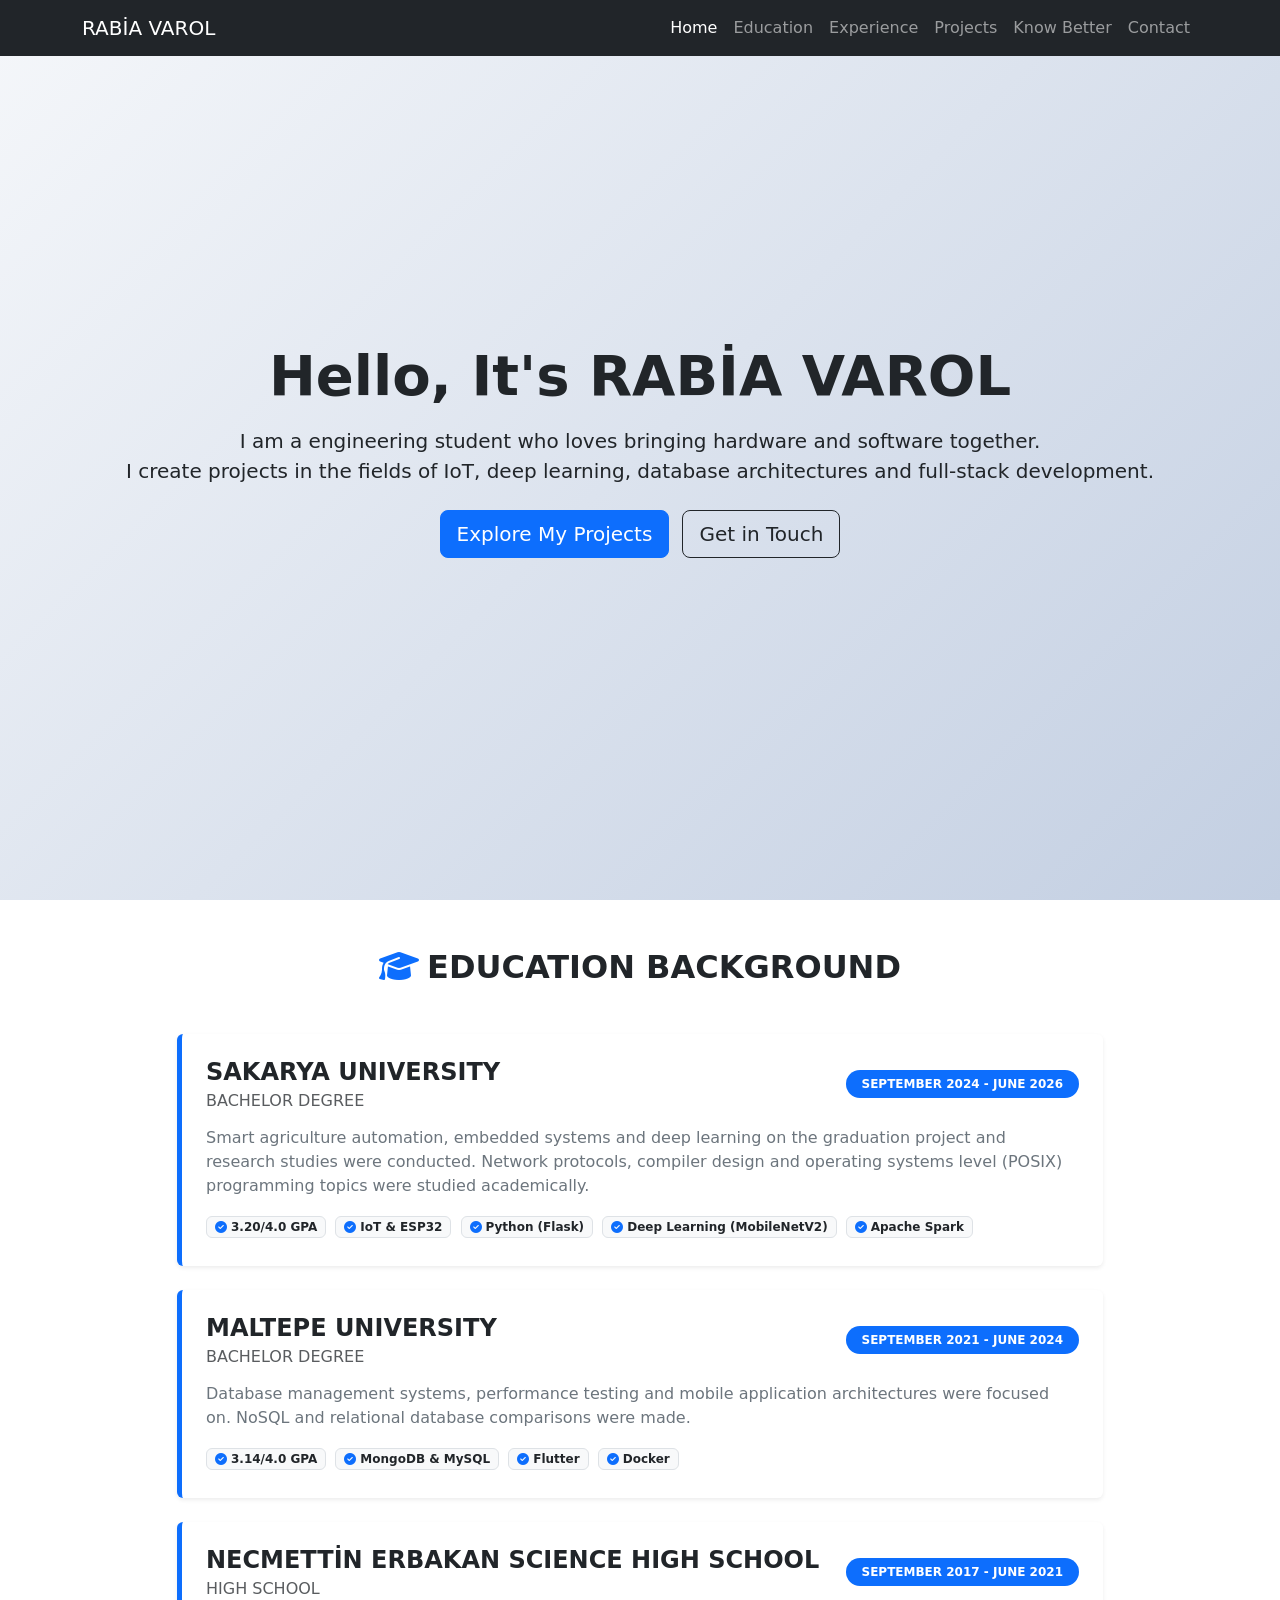
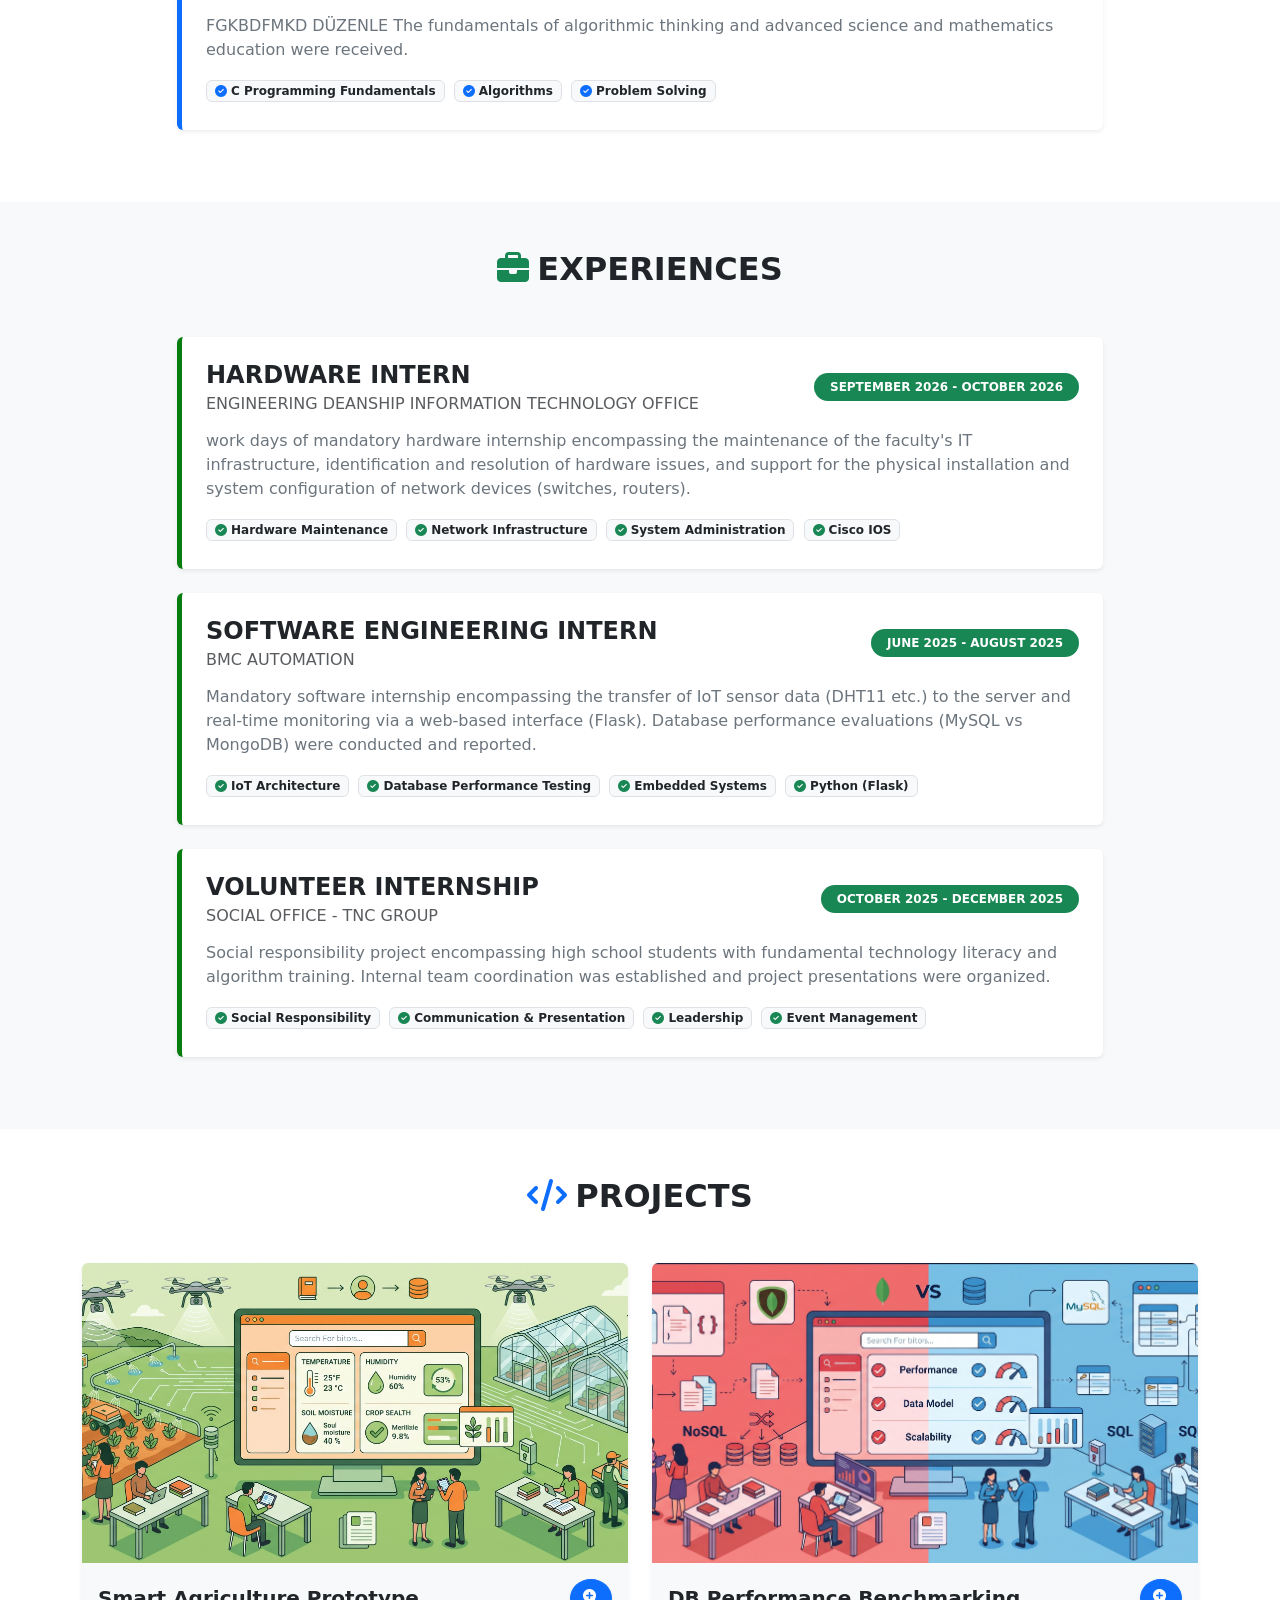
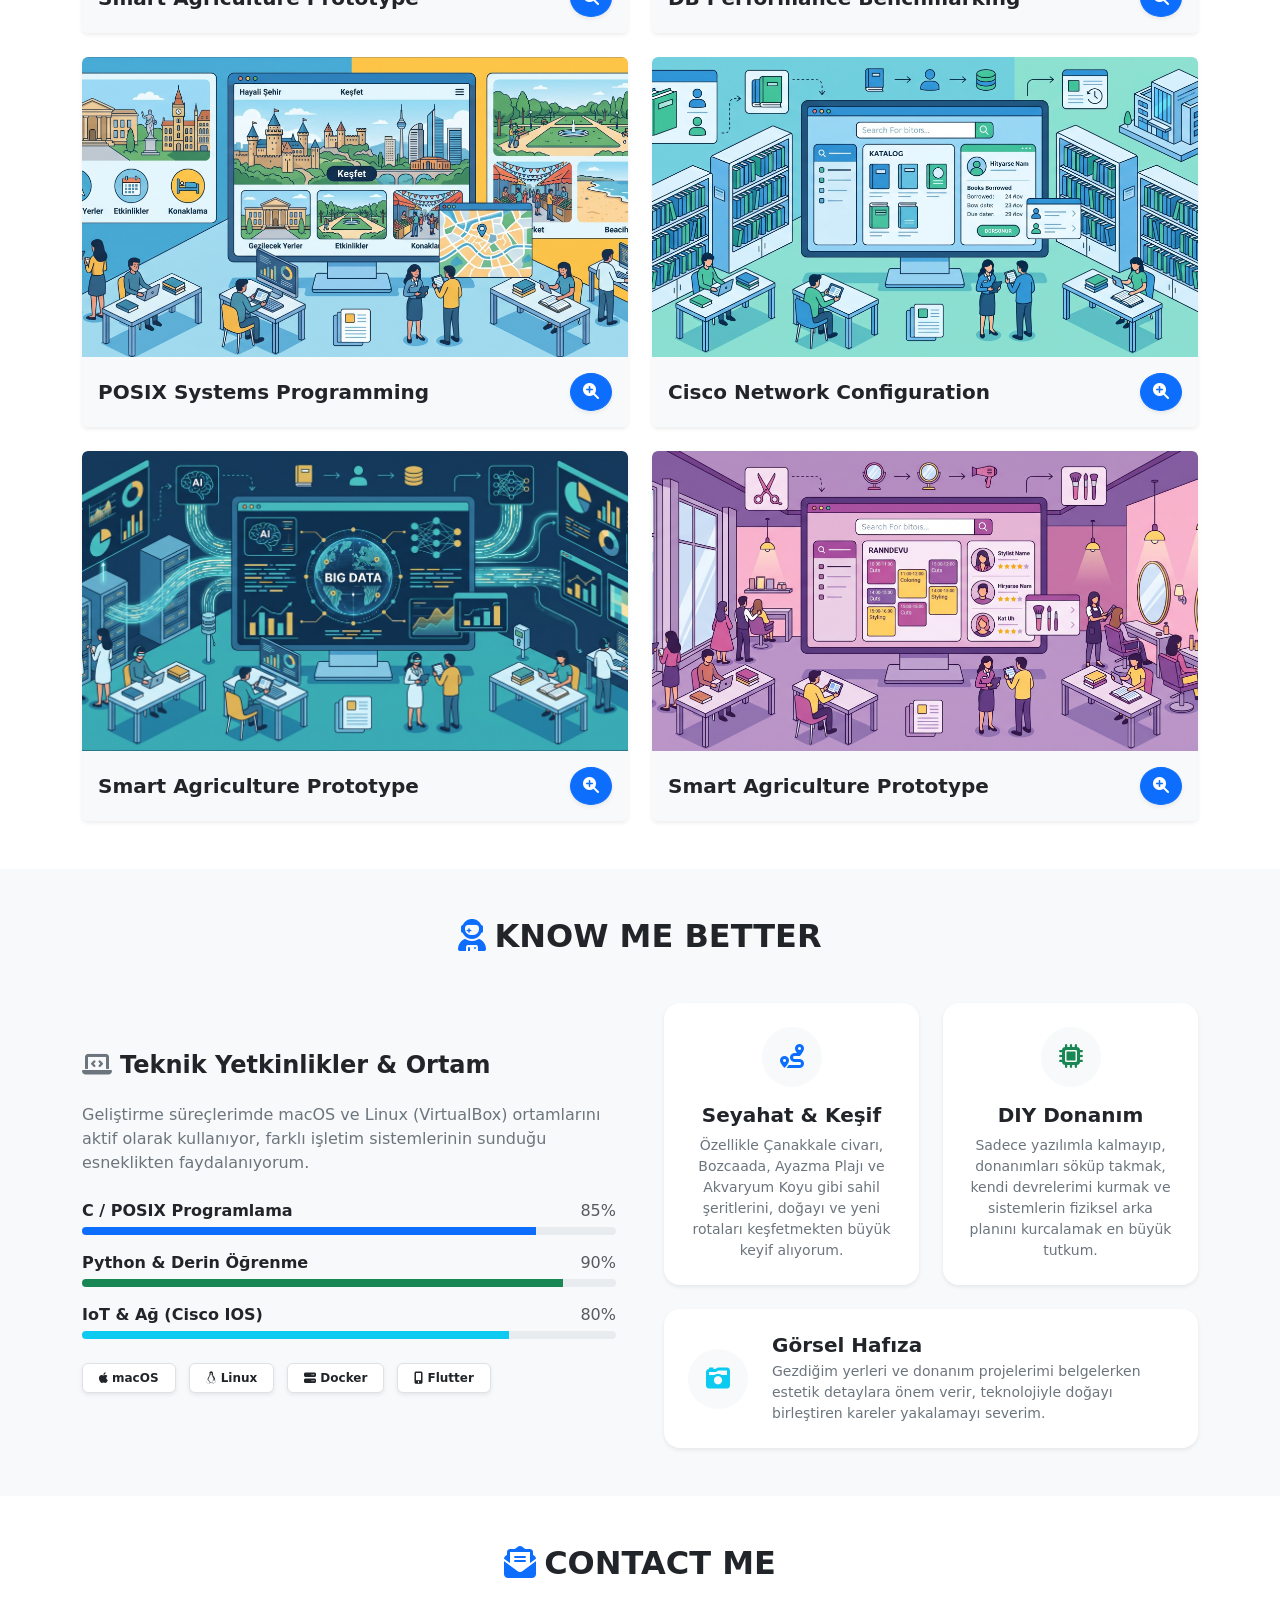
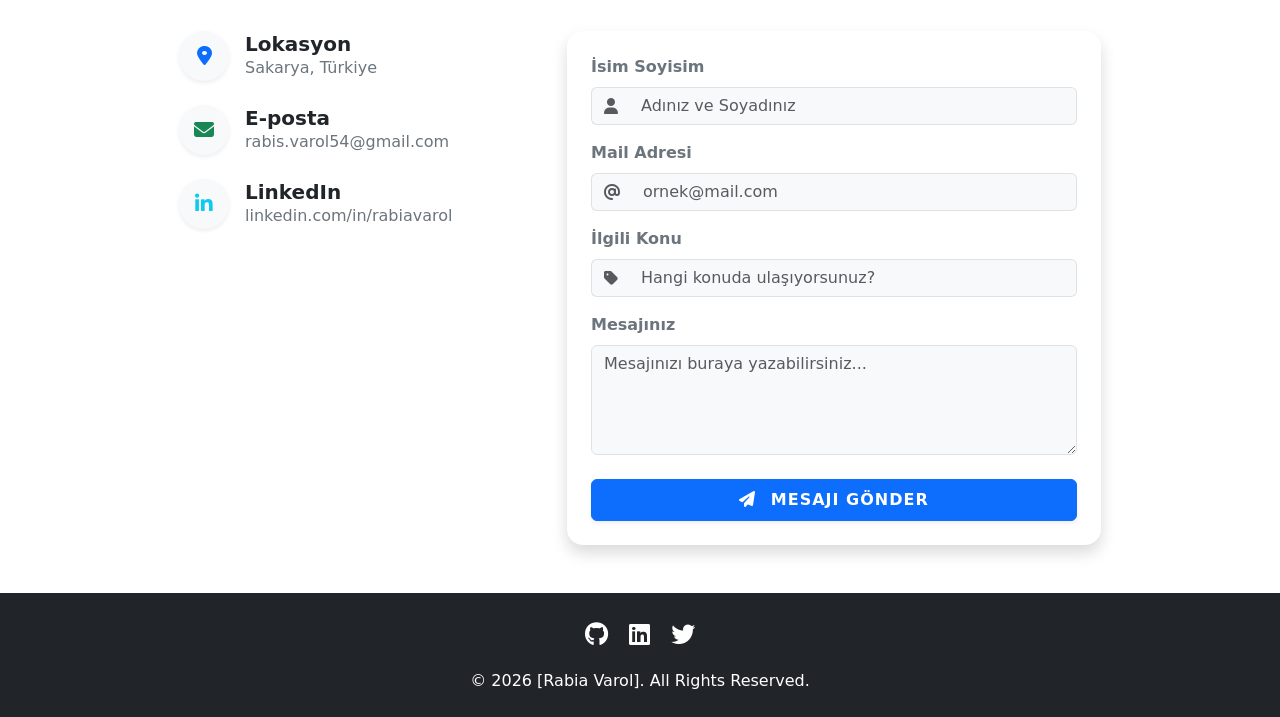
==== index.html @ c0034ff6 "rename" ====
<!DOCTYPE html>
<html lang="tr">
<head>
    <meta charset="UTF-8">
    <meta name="viewport" content="width=device-width, initial-scale=1.0">
    <title>Rabia Varol Personal Portfolio</title>
    <!-- Bootstrap 5 CSS CDN -->
    <link href="https://cdn.jsdelivr.net/npm/bootstrap@5.3.2/dist/css/bootstrap.min.css" rel="stylesheet">
    <!-- FontAwesome (İkonlar için) -->
    <link rel="stylesheet" href="https://cdnjs.cloudflare.com/ajax/libs/font-awesome/6.4.2/css/all.min.css">
    
    <style>
        /* ana giris body ayarı  */
        .hero-section {
            height: 100vh;
            display: flex;
            align-items: center;
            justify-content: center;
            background: linear-gradient(135deg, #f5f7fa 0%, #c3cfe2 100%);
        }
        /*footer ayarı */
        body {
            display: flex;
            flex-direction: column;
            min-height: 100vh;
        }
        main {
            flex: 1;
        }
    </style>
</head>
<body>

    <!-- NAVBAR -->
    <nav class="navbar navbar-expand-lg navbar-dark bg-dark fixed-top">
        <div class="container">
            <a class="navbar-brand" href="#">RABİA VAROL</a>
            <button class="navbar-toggler" type="button" data-bs-toggle="collapse" data-bs-target="#navbarNav" aria-controls="navbarNav" aria-expanded="false" aria-label="Toggle navigation">
                <span class="navbar-toggler-icon"></span>
            </button>
            <div class="collapse navbar-collapse" id="navbarNav">
                <ul class="navbar-ms-auto navbar-nav ms-auto">
                    <li class="nav-item"><a class="nav-link active" href="#home">Home</a></li>
                    <li class="nav-item"><a class="nav-link" href="#education">Education</a></li>
                    <li class="nav-item"><a class="nav-link" href="#experience">Experience</a></li>
                    <li class="nav-item"><a class="nav-link" href="#projects">Projects</a></li>
                    <li class="nav-item"><a class="nav-link" href="#knowbetter">Know Better</a></li>
                    <li class="nav-item"><a class="nav-link" href="#contact">Contact</a></li>
                </ul>
            </div>
        </div>
    </nav>

    <!-- MAIN CONTENT-->
    <main>
        <!-- HERO SECTION -->
        <section id="home" class="hero-section text-center">
            <div class="container">
<!-- <img src="profil-foton.jpg" alt="Profil Fotoğrafı"
  class="rounded-circle mb-4" width="150" height="150" style="object-fit: cover; 
  border: 4px solid #fff; box-shadow: 0 4px 8px rgba(0,0,0,0.1);"> -->
                <h1 class="display-4 fw-bold">Hello, It's RABİA VAROL</h1>
                <p class="lead mt-3">
                    I am a engineering student who loves bringing hardware and software together. <br>
                    I create projects in the fields of IoT, deep learning, database architectures and full-stack development.
                </p>
                <div class="mt-4">
                    <a href="#projects" class="btn btn-primary btn-lg me-2">Explore My Projects</a>
                    <a href="#contact" class="btn btn-outline-dark btn-lg">Get in Touch</a>
                </div>
            </div>
        </section>
    </main>


    <!-- EDUCATION SECTION (Eğitim) -->
<section id="education" class="py-5 bg-white">
    <div class="container">
        <!-- Bölüm Başlığı -->
        <h2 class="text-center mb-5 fw-bold"><i class="fas fa-graduation-cap text-primary me-2"></i>EDUCATION BACKGROUND</h2>

        <div class="row justify-content-center">
            <div class="col-lg-10">
                
                <!-- 1. Üniversite -->  
                <div class="card mb-4 border-0 shadow-sm education-card">
                    <div class="card-body p-4">
                        <div class="d-flex justify-content-between align-items-md-center flex-column flex-md-row mb-3">
                            <div>
                                <h4 class="card-title fw-bold mb-1">SAKARYA UNIVERSITY</h4>
                                <h6 class="text-muted mb-0">BACHELOR DEGREE</h6>
                            </div>
                            <div class="text-md-end mt-2 mt-md-0">
                                <span class="badge bg-primary rounded-pill px-3 py-2">SEPTEMBER 2024 - JUNE 2026</span>
                            </div>
                        </div>
                        <p class="card-text text-secondary">
                            Smart agriculture automation, embedded systems and deep learning on the graduation project and research studies were conducted. Network protocols, compiler design and operating systems level (POSIX) programming topics were studied academically.
                        </p>
                        <!-- Nitelikler / Yetenekler (LinkedIn Tarzı) -->
                        <div class="mt-3">
                             <span class="badge bg-light text-dark border me-1 mb-1 px-2 py-1"><i class="fas fa-check-circle text-primary me-1"></i>3.20/4.0 GPA</span>
                            <span class="badge bg-light text-dark border me-1 mb-1 px-2 py-1"><i class="fas fa-check-circle text-primary me-1"></i>IoT & ESP32</span>
                            <span class="badge bg-light text-dark border me-1 mb-1 px-2 py-1"><i class="fas fa-check-circle text-primary me-1"></i>Python (Flask)</span>
                            <span class="badge bg-light text-dark border me-1 mb-1 px-2 py-1"><i class="fas fa-check-circle text-primary me-1"></i>Deep Learning (MobileNetV2)</span>
                            <span class="badge bg-light text-dark border me-1 mb-1 px-2 py-1"><i class="fas fa-check-circle text-primary me-1"></i>Apache Spark</span>
                        </div>
                    </div>
                </div>

                <!-- 2. Üniversite -->
                <div class="card mb-4 border-0 shadow-sm education-card">
                    <div class="card-body p-4">
                        <div class="d-flex justify-content-between align-items-md-center flex-column flex-md-row mb-3">
                            <div>
                                <h4 class="card-title fw-bold mb-1">MALTEPE UNIVERSITY</h4>
                                <h6 class="text-muted mb-0">BACHELOR DEGREE</h6>
                            </div>
                            <div class="text-md-end mt-2 mt-md-0">
                                <span class="badge bg-primary rounded-pill px-3 py-2">SEPTEMBER 2021 - JUNE 2024</span>
                            </div>
                        </div>
                        <p class="card-text text-secondary">
                            Database management systems, performance testing and mobile application architectures were focused on. NoSQL and relational database comparisons were made.
                        </p>
                        <!-- Nitelikler / Yetenekler -->
                        <div class="mt-3">
                             <span class="badge bg-light text-dark border me-1 mb-1 px-2 py-1"><i class="fas fa-check-circle text-primary me-1"></i>3.14/4.0 GPA</span>
                            <span class="badge bg-light text-dark border me-1 mb-1 px-2 py-1"><i class="fas fa-check-circle text-primary me-1"></i>MongoDB & MySQL</span>
                            <span class="badge bg-light text-dark border me-1 mb-1 px-2 py-1"><i class="fas fa-check-circle text-primary me-1"></i>Flutter</span>
                            <span class="badge bg-light text-dark border me-1 mb-1 px-2 py-1"><i class="fas fa-check-circle text-primary me-1"></i>Docker</span>
                        </div>
                    </div>
                </div>

                <!-- Lise -->
                <div class="card mb-4 border-0 shadow-sm education-card">
                    <div class="card-body p-4">
                        <div class="d-flex justify-content-between align-items-md-center flex-column flex-md-row mb-3">
                            <div>
                                <h4 class="card-title fw-bold mb-1">NECMETTİN ERBAKAN SCIENCE HIGH SCHOOL</h4>
                                <h6 class="text-muted mb-0">HIGH SCHOOL</h6>
                            </div>
                            <div class="text-md-end mt-2 mt-md-0">
                                <span class="badge bg-primary rounded-pill px-3 py-2">SEPTEMBER 2017 - JUNE 2021</span>
                            </div>
                        </div>
                        <p class="card-text text-secondary">
                           FGKBDFMKD DÜZENLE The fundamentals of algorithmic thinking and advanced science and mathematics education were received. 
                        </p>
                        <!-- Nitelikler / Yetenekler -->
                        <div class="mt-3">
                            <span class="badge bg-light text-dark border me-1 mb-1 px-2 py-1"><i class="fas fa-check-circle text-primary me-1"></i>C Programming Fundamentals</span>
                            <span class="badge bg-light text-dark border me-1 mb-1 px-2 py-1"><i class="fas fa-check-circle text-primary me-1"></i>Algorithms</span>
                            <span class="badge bg-light text-dark border me-1 mb-1 px-2 py-1"><i class="fas fa-check-circle text-primary me-1"></i>Problem Solving</span>
                        </div>
                    </div>
                </div>

            </div>
        </div>
    </div>
</section>

<style>
    /* Eğitim kartları hover animasyonu */
.education-card {
    transition: transform 0.3s ease, box-shadow 0.3s ease;
    border-left: 5px solid #0d6efd !important; /* Sol tarafa şık bir mavi çizgi */
}
.education-card:hover {
    transform: translateY(-5px);
    box-shadow: 0 10px 20px rgba(0,0,0,0.1) !important;
}
</style>

<!--EXPERIENCE-->

<section id="experience" class="py-5" style="background-color: #f8f9fa;">
    <div class="container">
        <!-- Bölüm Başlığı -->
        <h2 class="text-center mb-5 fw-bold"><i class="fas fa-briefcase text-success me-2"></i>EXPERIENCES</h2>

        <div class="row justify-content-center">
            <div class="col-lg-10">
                
                <!-- 1. Zorunlu Staj (Donanım / Bilgi İşlem) -->
                <div class="card mb-4 border-0 shadow-sm experience-card">
                    <div class="card-body p-4">
                        <div class="d-flex justify-content-between align-items-md-center flex-column flex-md-row mb-3">
                            <div>
                                <h4 class="card-title fw-bold mb-1">HARDWARE INTERN</h4>
                                <h6 class="text-muted mb-0">ENGINEERING DEANSHIP INFORMATION TECHNOLOGY OFFICE</h6>
                            </div>
                            <div class="text-md-end mt-2 mt-md-0">
                                <span class="badge bg-success rounded-pill px-3 py-2">SEPTEMBER 2026 - OCTOBER 2026</span>
                            </div>
                        </div>
                        <p class="card-text text-secondary">
                             work days of mandatory hardware internship encompassing the maintenance of the faculty's IT infrastructure, identification and resolution of hardware issues, and support for the physical installation and system configuration of network devices (switches, routers).
                        </p>
                        <!-- Nitelikler / Yetenekler -->
                        <div class="mt-3">
                            <span class="badge bg-light text-dark border me-1 mb-1 px-2 py-1"><i class="fas fa-check-circle text-success me-1"></i>Hardware Maintenance</span>
                            <span class="badge bg-light text-dark border me-1 mb-1 px-2 py-1"><i class="fas fa-check-circle text-success me-1"></i>Network Infrastructure</span>
                            <span class="badge bg-light text-dark border me-1 mb-1 px-2 py-1"><i class="fas fa-check-circle text-success me-1"></i>System Administration</span>
                            <span class="badge bg-light text-dark border me-1 mb-1 px-2 py-1"><i class="fas fa-check-circle text-success me-1"></i>Cisco IOS</span>
                        </div>
                    </div>
                </div>

                <!-- 2. Zorunlu Staj (Yazılım / Ar-Ge) -->
                <div class="card mb-4 border-0 shadow-sm experience-card">
                    <div class="card-body p-4">
                        <div class="d-flex justify-content-between align-items-md-center flex-column flex-md-row mb-3">
                            <div>
                                <h4 class="card-title fw-bold mb-1">SOFTWARE ENGINEERING INTERN</h4>
                                <h6 class="text-muted mb-0">BMC AUTOMATION</h6>
                            </div>
                            <div class="text-md-end mt-2 mt-md-0">
                                <span class="badge bg-success rounded-pill px-3 py-2">JUNE 2025 - AUGUST 2025</span>
                            </div>
                        </div>
                        <p class="card-text text-secondary">
                            Mandatory software internship encompassing the transfer of IoT sensor data (DHT11 etc.) to the server and real-time monitoring via a web-based interface (Flask). Database performance evaluations (MySQL vs MongoDB) were conducted and reported.
                        </p>
                        <!-- Nitelikler / Yetenekler -->
                        <div class="mt-3">
                            <span class="badge bg-light text-dark border me-1 mb-1 px-2 py-1"><i class="fas fa-check-circle text-success me-1"></i>IoT Architecture</span>
                            <span class="badge bg-light text-dark border me-1 mb-1 px-2 py-1"><i class="fas fa-check-circle text-success me-1"></i>Database Performance Testing</span>
                            <span class="badge bg-light text-dark border me-1 mb-1 px-2 py-1"><i class="fas fa-check-circle text-success me-1"></i>Embedded Systems</span>
                            <span class="badge bg-light text-dark border me-1 mb-1 px-2 py-1"><i class="fas fa-check-circle text-success me-1"></i>Python (Flask)</span>
                        </div>
                    </div>
                </div>

                <!-- 3. Sosyal Staj / Gönüllülük -->
                <div class="card mb-4 border-0 shadow-sm experience-card">
                    <div class="card-body p-4">
                        <div class="d-flex justify-content-between align-items-md-center flex-column flex-md-row mb-3">
                            <div>
                                <h4 class="card-title fw-bold mb-1">VOLUNTEER INTERNSHIP</h4>
                                <h6 class="text-muted mb-0">SOCIAL OFFICE - TNC GROUP</h6>
                            </div>
                            <div class="text-md-end mt-2 mt-md-0">
                                <span class="badge bg-success rounded-pill px-3 py-2">OCTOBER 2025 - DECEMBER 2025</span>
                            </div>
                        </div>
                        <p class="card-text text-secondary">
                            Social responsibility project encompassing high school students with fundamental technology literacy and algorithm training. Internal team coordination was established and project presentations were organized.
                        </p>
                        <!-- Nitelikler / Yetenekler -->
                        <div class="mt-3">
                            <span class="badge bg-light text-dark border me-1 mb-1 px-2 py-1"><i class="fas fa-check-circle text-success me-1"></i>Social Responsibility</span>
                            <span class="badge bg-light text-dark border me-1 mb-1 px-2 py-1"><i class="fas fa-check-circle text-success me-1"></i>Communication & Presentation</span>
                            <span class="badge bg-light text-dark border me-1 mb-1 px-2 py-1"><i class="fas fa-check-circle text-success me-1"></i>Leadership</span>
                            <span class="badge bg-light text-dark border me-1 mb-1 px-2 py-1"><i class="fas fa-check-circle text-success me-1"></i>Event Management</span>
                        </div>
                    </div>
                </div>

            </div>
        </div>
    </div>
</section>
<style>
    /* Eğitim kartları hover animasyonu */
.experience-card {
    transition: transform 0.3s ease, box-shadow 0.3s ease;
    border-left: 5px solid #077c0f !important; /* Sol tarafa şık bir mavi çizgi */
}
.experience-card:hover {
    transform: translateY(-5px);
    box-shadow: 0 10px 20px rgba(0,0,0,0.1) !important;
}
</style>

<!-- PROJECTS -->
<!-- PROJECTS SECTION (Projeler) -->
<section id="projects" class="py-5 bg-white">
    <div class="container">
        <!-- Bölüm Başlığı -->
        <h2 class="text-center mb-5 fw-bold"><i class="fas fa-code text-primary me-2"></i>PROJECTS</h2>

        <!-- 2x2 Izgara (Grid) Yapısı -->
        <div class="row g-4 justify-content-center">
            
            <!-- Proje 1 -->
            <div class="col-md-6">
                <div class="card border-0 shadow-sm project-card overflow-hidden">
                    <!-- Proje Görseli (Buraya kendi görsel linklerini ekleyebilirsin) -->
                    <img src="images/smartagricultre.jpg" class="card-img-top" alt="Smart Agriculture" style="height: 300px; object-fit: cover;">
                    <div class="card-body d-flex justify-content-between align-items-center bg-light">
                        <h5 class="card-title fw-bold mb-0">Smart Agriculture Prototype</h5>
                        <!-- Büyüteç Butonu (Modal 1'i açar) -->
                        <button class="btn btn-primary rounded-circle shadow-sm" data-bs-toggle="modal" data-bs-target="#modalProject1" title="Detayları Gör">
                            <i class="fas fa-search-plus"></i>
                        </button>
                    </div>
                </div>
            </div>

            <!-- Proje 2 -->
            <div class="col-md-6">
                <div class="card border-0 shadow-sm project-card overflow-hidden">
                    <img src="images/mysqlmongdb.jpg" class="card-img-top" alt="Database Benchmark" style="height: 300px; object-fit: cover;">
                    <div class="card-body d-flex justify-content-between align-items-center bg-light">
                        <h5 class="card-title fw-bold mb-0">DB Performance Benchmarking</h5>
                        <button class="btn btn-primary rounded-circle shadow-sm" data-bs-toggle="modal" data-bs-target="#modalProject2">
                            <i class="fas fa-search-plus"></i>
                        </button>
                    </div>
                </div>
            </div>

            <!-- Proje 3 -->
            <div class="col-md-6">
                <div class="card border-0 shadow-sm project-card overflow-hidden">
                    <img src="images/sakarya.jpg" class="card-img-top" alt="POSIX Systems" style="height: 300px; object-fit: cover;">
                    <div class="card-body d-flex justify-content-between align-items-center bg-light">
                        <h5 class="card-title fw-bold mb-0">POSIX Systems Programming</h5>
                        <button class="btn btn-primary rounded-circle shadow-sm" data-bs-toggle="modal" data-bs-target="#modalProject3">
                            <i class="fas fa-search-plus"></i>
                        </button>
                    </div>
                </div>
            </div>

            <!-- Proje 4 -->
            <div class="col-md-6">
                <div class="card border-0 shadow-sm project-card overflow-hidden">
                    <img src="images/librarye.jpg" class="card-img-top" alt="Network Config" style="height: 300px; object-fit: cover;">
                    <div class="card-body d-flex justify-content-between align-items-center bg-light">
                        <h5 class="card-title fw-bold mb-0">Cisco Network Configuration</h5>
                        <button class="btn btn-primary rounded-circle shadow-sm" data-bs-toggle="modal" data-bs-target="#modalProject4">
                            <i class="fas fa-search-plus"></i>
                        </button>
                    </div>
                </div>
            </div>

              <!-- Proje 5 -->
            <div class="col-md-6">
                <div class="card border-0 shadow-sm project-card overflow-hidden">
                    <!-- Proje Görseli (Buraya kendi görsel linklerini ekleyebilirsin) -->
                    <img src="images/bigdata.jpg" class="card-img-top" alt="Smart Agriculture" style="height: 300px; object-fit: cover;">
                    <div class="card-body d-flex justify-content-between align-items-center bg-light">
                        <h5 class="card-title fw-bold mb-0">Smart Agriculture Prototype</h5>
                        <!-- Büyüteç Butonu (Modal 1'i açar) -->
                        <button class="btn btn-primary rounded-circle shadow-sm" data-bs-toggle="modal" data-bs-target="#modalProject5" title="Detayları Gör">
                            <i class="fas fa-search-plus"></i>
                        </button>
                    </div>
                </div>
            </div>
            
              <!-- Proje 6 -->
            <div class="col-md-6">
                <div class="card border-0 shadow-sm project-card overflow-hidden">
                    <!-- Proje Görseli (Buraya kendi görsel linklerini ekleyebilirsin) -->
                    <img src="images/kuaffor.jpg" class="card-img-top" alt="Smart Agriculture" style="height: 300px; object-fit: cover;">
                    <div class="card-body d-flex justify-content-between align-items-center bg-light">
                        <h5 class="card-title fw-bold mb-0">Smart Agriculture Prototype</h5>
                        <!-- Büyüteç Butonu (Modal 1'i açar) -->
                        <button class="btn btn-primary rounded-circle shadow-sm" data-bs-toggle="modal" data-bs-target="#modalProject6" title="Detayları Gör">
                            <i class="fas fa-search-plus"></i>
                        </button>
                    </div>
                </div>
            </div>


        </div>
    </div>
</section>

<style> 
.project-card img {
    transition: transform 0.4s ease;
}
.project-card:hover img {
    transform: scale(1.05); /* Üzerine gelince resim hafifçe büyür */
}
.project-card {
    transition: box-shadow 0.3s ease;
}
.project-card:hover {
    box-shadow: 0 15px 30px rgba(0,0,0,0.15) !important;
}
</style>



<!-- KNOW BETTER-->

<!-- KNOW BETTER / HOBBIES SECTION -->
<section id="knowbetter" class="py-5" style="background-color: #f8f9fa;">
    <div class="container">
        <!-- Bölüm Başlığı -->
        <h2 class="text-center mb-5 fw-bold"><i class="fas fa-user-astronaut text-primary me-2"></i>KNOW ME BETTER</h2>

        <div class="row g-5 align-items-center">
            
            <!-- Sol Kolon: Teknik Yetkinlikler ve Çalışma Ortamı -->
            <div class="col-lg-6">
                <h4 class="fw-bold mb-4"><i class="fas fa-laptop-code text-secondary me-2"></i>Teknik Yetkinlikler & Ortam</h4>
                <p class="text-secondary mb-4">
                    Geliştirme süreçlerimde macOS ve Linux (VirtualBox) ortamlarını aktif olarak kullanıyor, farklı işletim sistemlerinin sunduğu esneklikten faydalanıyorum. 
                </p>

                <!-- Yetenek Barları -->
                <div class="mb-3">
                    <div class="d-flex justify-content-between mb-1">
                        <span class="fw-bold text-dark">C / POSIX Programlama</span>
                        <span class="text-muted">85%</span>
                    </div>
                    <div class="progress" style="height: 8px;">
                        <div class="progress-bar bg-primary" role="progressbar" style="width: 85%" aria-valuenow="85" aria-valuemin="0" aria-valuemax="100"></div>
                    </div>
                </div>

                <div class="mb-3">
                    <div class="d-flex justify-content-between mb-1">
                        <span class="fw-bold text-dark">Python & Derin Öğrenme</span>
                        <span class="text-muted">90%</span>
                    </div>
                    <div class="progress" style="height: 8px;">
                        <div class="progress-bar bg-success" role="progressbar" style="width: 90%" aria-valuenow="90" aria-valuemin="0" aria-valuemax="100"></div>
                    </div>
                </div>

                <div class="mb-4">
                    <div class="d-flex justify-content-between mb-1">
                        <span class="fw-bold text-dark">IoT & Ağ (Cisco IOS)</span>
                        <span class="text-muted">80%</span>
                    </div>
                    <div class="progress" style="height: 8px;">
                        <div class="progress-bar bg-info" role="progressbar" style="width: 80%" aria-valuenow="80" aria-valuemin="0" aria-valuemax="100"></div>
                    </div>
                </div>

                <!-- Araçlar Etiket Bulutu -->
                <div class="mt-4">
                    <span class="badge bg-white text-dark border shadow-sm px-3 py-2 me-2 mb-2"><i class="fab fa-apple me-1"></i>macOS</span>
                    <span class="badge bg-white text-dark border shadow-sm px-3 py-2 me-2 mb-2"><i class="fab fa-linux me-1"></i>Linux</span>
                    <span class="badge bg-white text-dark border shadow-sm px-3 py-2 me-2 mb-2"><i class="fas fa-server me-1"></i>Docker</span>
                    <span class="badge bg-white text-dark border shadow-sm px-3 py-2 me-2 mb-2"><i class="fas fa-mobile-alt me-1"></i>Flutter</span>
                </div>
            </div>

            <!-- Sağ Kolon: Hobiler ve İlgi Alanları -->
            <div class="col-lg-6">
                <div class="row g-4">
                    
                    <!-- Hobi Kartı 1 -->
                    <div class="col-md-6">
                        <div class="card hobi-card border-0 shadow-sm text-center p-4 h-100 bg-white rounded-4">
                            <div class="icon-circle bg-light text-primary mx-auto mb-3" style="width: 60px; height: 60px; line-height: 60px; border-radius: 50%; font-size: 24px;">
                                <i class="fas fa-route"></i>
                            </div>
                            <h5 class="fw-bold">Seyahat & Keşif</h5>
                            <p class="text-secondary small mb-0">Özellikle Çanakkale civarı, Bozcaada, Ayazma Plajı ve Akvaryum Koyu gibi sahil şeritlerini, doğayı ve yeni rotaları keşfetmekten büyük keyif alıyorum.</p>
                        </div>
                    </div>

                    <!-- Hobi Kartı 2 -->
                    <div class="col-md-6">
                        <div class="card hobi-card border-0 shadow-sm text-center p-4 h-100 bg-white rounded-4">
                            <div class="icon-circle bg-light text-success mx-auto mb-3" style="width: 60px; height: 60px; line-height: 60px; border-radius: 50%; font-size: 24px;">
                                <i class="fas fa-microchip"></i>
                            </div>
                            <h5 class="fw-bold">DIY Donanım</h5>
                            <p class="text-secondary small mb-0">Sadece yazılımla kalmayıp, donanımları söküp takmak, kendi devrelerimi kurmak ve sistemlerin fiziksel arka planını kurcalamak en büyük tutkum.</p>
                        </div>
                    </div>

                    <!-- Hobi Kartı 3 -->
                    <div class="col-md-12">
                        <div class="card hobi-card border-0 shadow-sm p-4 bg-white rounded-4 d-flex flex-row align-items-center">
                            <div class="icon-circle bg-light text-info me-4" style="width: 60px; height: 60px; line-height: 60px; border-radius: 50%; font-size: 24px; text-align: center; flex-shrink: 0;">
                                <i class="fas fa-camera-retro"></i>
                            </div>
                            <div>
                                <h5 class="fw-bold mb-1">Görsel Hafıza</h5>
                                <p class="text-secondary small mb-0">Gezdiğim yerleri ve donanım projelerimi belgelerken estetik detaylara önem verir, teknolojiyle doğayı birleştiren kareler yakalamayı severim.</p>
                            </div>
                        </div>
                    </div>

                </div>
            </div>

        </div>
    </div>
</section>
<style>
.hobi-card {
    transition: all 0.3s ease-in-out;
}
.hobi-card:hover {
    transform: translateY(-8px);
    box-shadow: 0 15px 25px rgba(0,0,0,0.1) !important;
}
/* İkonların üzerine gelince arka plan rengi değişimi */
.hobi-card:hover .icon-circle {
    background-color: #0d6efd !important;
    color: #fff !important;
    transition: all 0.3s ease;
}

</style>



<!-- CONTACT-->

<!-- CONTACT SECTION (İletişim) -->
<section id="contact" class="py-5 bg-white">
    <div class="container">
        <!-- Bölüm Başlığı -->
        <h2 class="text-center mb-5 fw-bold"><i class="fas fa-envelope-open-text text-primary me-2"></i>CONTACT ME</h2>

        <div class="row g-5 justify-content-center">
            
            <!-- Sol Kolon: İletişim Bilgileri -->
            <div class="col-lg-4">
                <div class="d-flex flex-column gap-4">
                    <!-- Lokasyon -->
                    <div class="d-flex align-items-center">
                        <div class="icon-circle bg-light text-primary me-3 d-flex justify-content-center align-items-center shadow-sm" style="width: 50px; height: 50px; border-radius: 50%; font-size: 20px;">
                            <i class="fas fa-map-marker-alt"></i>
                        </div>
                        <div>
                            <h5 class="fw-bold mb-0">Lokasyon</h5>
                            <p class="text-secondary mb-0">Sakarya, Türkiye</p>
                        </div>
                    </div>

                    <!-- E-posta -->
                    <div class="d-flex align-items-center">
                        <div class="icon-circle bg-light text-success me-3 d-flex justify-content-center align-items-center shadow-sm" style="width: 50px; height: 50px; border-radius: 50%; font-size: 20px;">
                            <i class="fas fa-envelope"></i>
                        </div>
                        <div>
                            <h5 class="fw-bold mb-0">E-posta</h5>
                            <p class="text-secondary mb-0">rabis.varol54@gmail.com</p>
                        </div>
                    </div>

                    <!-- LinkedIn -->
                    <div class="d-flex align-items-center">
                        <div class="icon-circle bg-light text-info me-3 d-flex justify-content-center align-items-center shadow-sm" style="width: 50px; height: 50px; border-radius: 50%; font-size: 20px;">
                            <i class="fab fa-linkedin-in"></i>
                        </div>
                        <div>
                            <h5 class="fw-bold mb-0">LinkedIn</h5>
                            <a href="#" class="text-secondary text-decoration-none">linkedin.com/in/rabiavarol</a>
                        </div>
                    </div>
                </div>
            </div>

            <!-- Sağ Kolon: İletişim Formu -->
            <div class="col-lg-6">
                <div class="card border-0 shadow p-4 rounded-4">
                    
                    <form action="https://formsubmit.co/80c89bbf3ae556cedd4c079c3c56dcbf" method="POST">
                        
                        <!-- İsim Soyisim -->
                        <div class="mb-3">
                            <label for="name" class="form-label fw-bold text-secondary">İsim Soyisim</label>
                            <div class="input-group">
                                <span class="input-group-text bg-light border-end-0"><i class="fas fa-user text-muted"></i></span>
                                <input type="text" class="form-control border-start-0 bg-light" name="name" id="name" placeholder="Adınız ve Soyadınız" required>
                            </div>
                        </div>

                        <!-- Mail Adresi -->
                        <div class="mb-3">
                            <label for="email" class="form-label fw-bold text-secondary">Mail Adresi</label>
                            <div class="input-group">
                                <span class="input-group-text bg-light border-end-0"><i class="fas fa-at text-muted"></i></span>
                                <input type="email" class="form-control border-start-0 bg-light" name="email" id="email" placeholder="ornek@mail.com" required>
                            </div>
                        </div>

                        <!-- İlgili Konu -->
                        <div class="mb-3">
                            <label for="subject" class="form-label fw-bold text-secondary">İlgili Konu</label>
                            <div class="input-group">
                                <span class="input-group-text bg-light border-end-0"><i class="fas fa-tag text-muted"></i></span>
                                <input type="text" class="form-control border-start-0 bg-light" name="subject" id="subject" placeholder="Hangi konuda ulaşıyorsunuz?" required>
                            </div>
                        </div>

                        <!-- Mesaj -->
                        <div class="mb-4">
                            <label for="message" class="form-label fw-bold text-secondary">Mesajınız</label>
                            <textarea class="form-control bg-light" name="message" id="message" rows="4" placeholder="Mesajınızı buraya yazabilirsiniz..." required></textarea>
                        </div>

                        <!-- FormSubmit Ayarları (Gizli) -->
                        <input type="hidden" name="_captcha" value="false"> <!-- Can sıkıcı robot doğrulamasını kapatır -->
                        <input type="hidden" name="_template" value="table"> <!-- Mailin sana tablo formatında şık gelmesini sağlar -->
                        
                        <input type="hidden" name="_next" value="https://rabiav15.github.io/portfolio/#home"> <!-- Form gönderildikten sonra yönlendirilecek sayfa -->
                        <!-- Gönder Butonu -->
                        <button type="submit" class="btn btn-primary w-100 py-2 fw-bold text-uppercase shadow-sm" style="letter-spacing: 1px;">
                            <i class="fas fa-paper-plane me-2"></i> Mesajı Gönder
                        </button>

                    </form>
                </div>
            </div>

        </div>
    </div>
</section>















<!-- ========================================== -->

<!-- Modal 1: Smart Agriculture -->
<div class="modal fade" id="modalProject1" tabindex="-1" aria-hidden="true">
    <div class="modal-dialog modal-lg modal-dialog-centered">
        <div class="modal-content">
            <div class="modal-header bg-primary text-white">
                <h5 class="modal-title fw-bold"><i class="fas fa-leaf me-2"></i>Smart Agriculture Prototype</h5>
                <button type="button" class="btn-close btn-close-white" data-bs-dismiss="modal" aria-label="Close"></button>
            </div>
            <div class="modal-body p-4">
                <h6 class="fw-bold text-dark border-bottom pb-2">Projenin Amacı</h6>
                <p>Tarımsal verimliliği artırmak için bitki hastalıklarını tespit eden ve çevresel faktörleri anlık olarak izleyen uçtan uca bir sistem geliştirmek.</p>
                
                <h6 class="fw-bold text-dark border-bottom pb-2 mt-4">Konsept ve Teknolojiler</h6>
                <p>ESP32-CAM modülü ile alınan ortam verileri (DHT11 vb.) ve bitki görüntüleri bir sunucuya aktarıldı. Görüntüler üzerinden MobileNetV2 (Transfer Learning) kullanılarak 38 farklı bitki hastalığı sınıflandırıldı. Veriler Apache Spark ile işlenerek Flutter tabanlı bir mobil asistanda görselleştirildi.</p>
            </div>
        </div>
    </div>
</div>

<!-- Modal 2: DB Benchmark -->
<div class="modal fade" id="modalProject2" tabindex="-1" aria-hidden="true">
    <div class="modal-dialog modal-lg modal-dialog-centered">
        <div class="modal-content">
            <div class="modal-header bg-primary text-white">
                <h5 class="modal-title fw-bold"><i class="fas fa-database me-2"></i>DB Performance Benchmarking</h5>
                <button type="button" class="btn-close btn-close-white" data-bs-dismiss="modal" aria-label="Close"></button>
            </div>
            <div class="modal-body p-4">
                <h6 class="fw-bold text-dark border-bottom pb-2">Projenin Amacı</h6>
                <p>İlişkisel (MySQL) ve NoSQL (MongoDB) veritabanı yönetim sistemlerinin farklı sorgu tiplerindeki performans sınırlarını ve tepki sürelerini analiz etmek.</p>
                
                <h6 class="fw-bold text-dark border-bottom pb-2 mt-4">Konsept ve Teknolojiler</h6>
                <p>Docker container'ları üzerinde koşan MongoDB ve MySQL sunucularına, Python ile yazılmış test scriptleri gönderildi. CRUD (Create, Read, Update, Delete) operasyonları ve karmaşık Join/Aggregation işlemleri büyük veri setleri üzerinde (örn. uçuş verileri) test edilerek yanıt süreleri milisaniye cinsinden ölçüldü.</p>
            </div>
        </div>
    </div>
</div>

<!-- Modal 3: POSIX -->
<div class="modal fade" id="modalProject3" tabindex="-1" aria-hidden="true">
    <div class="modal-dialog modal-lg modal-dialog-centered">
        <div class="modal-content">
            <div class="modal-header bg-primary text-white">
                <h5 class="modal-title fw-bold"><i class="fas fa-terminal me-2"></i>POSIX Systems Programming</h5>
                <button type="button" class="btn-close btn-close-white" data-bs-dismiss="modal" aria-label="Close"></button>
            </div>
            <div class="modal-body p-4">
                <h6 class="fw-bold text-dark border-bottom pb-2">Projenin Amacı</h6>
                <p>İşletim sistemleri seviyesinde süreç (process) yönetimi, bellek tahsisi ve sinyalleşme mantığını kavramak.</p>
                
                <h6 class="fw-bold text-dark border-bottom pb-2 mt-4">Konsept ve Teknolojiler</h6>
                <p>Linux ortamında C programlama dili kullanılarak çoklu süreç yönetimi gerçekleştirildi. <code>fork()</code>, <code>signal()</code>, <code>kill()</code> sistem çağrıları kullanılarak süreçler arası iletişim kuruldu ve <code>malloc</code> ile dinamik bellek yönetimi yapılarak karmaşık matris hesaplamaları tamamlandı.</p>
            </div>
        </div>
    </div>
</div>

<!-- Modal 4: Network -->
<div class="modal fade" id="modalProject4" tabindex="-1" aria-hidden="true">
    <div class="modal-dialog modal-lg modal-dialog-centered">
        <div class="modal-content">
            <div class="modal-header bg-primary text-white">
                <h5 class="modal-title fw-bold"><i class="fas fa-network-wired me-2"></i>Cisco Network Configuration</h5>
                <button type="button" class="btn-close btn-close-white" data-bs-dismiss="modal" aria-label="Close"></button>
            </div>
            <div class="modal-body p-4">
                <h6 class="fw-bold text-dark border-bottom pb-2">Projenin Amacı</h6>
                <p>Gelişmiş ağ topolojileri tasarlamak ve farklı yönlendirme protokollerinin veri iletimindeki rollerini simüle etmek.</p>
                
                <h6 class="fw-bold text-dark border-bottom pb-2 mt-4">Konsept ve Teknolojiler</h6>
                <p>IP alt ağlara bölme (subnetting), VLAN trunking işlemleri ve OSPF ile RIP gibi yönlendirme (routing) protokolleri Cisco cihazlar üzerinde CLI (Komut Satırı Arayüzü) kullanılarak yapılandırıldı. Ağ topolojisindeki cihazların birbirleriyle haberleşmesi doğrulandı.</p>
            </div>
        </div>
    </div>
</div>
<!-- Modal 5: Network -->
<div class="modal fade" id="modalProject5" tabindex="-1" aria-hidden="true">
    <div class="modal-dialog modal-lg modal-dialog-centered">
        <div class="modal-content">
            <div class="modal-header bg-primary text-white">
                <h5 class="modal-title fw-bold"><i class="fas fa-network-wired me-2"></i>Cisco Network Configuration</h5>
                <button type="button" class="btn-close btn-close-white" data-bs-dismiss="modal" aria-label="Close"></button>
            </div>
            <div class="modal-body p-4">
                <h6 class="fw-bold text-dark border-bottom pb-2">Projenin Amacı</h6>
                <p>Gelişmiş ağ topolojileri tasarlamak ve farklı yönlendirme protokollerinin veri iletimindeki rollerini simüle etmek.</p>
                
                <h6 class="fw-bold text-dark border-bottom pb-2 mt-4">Konsept ve Teknolojiler</h6>
                <p>IP alt ağlara bölme (subnetting), VLAN trunking işlemleri ve OSPF ile RIP gibi yönlendirme (routing) protokolleri Cisco cihazlar üzerinde CLI (Komut Satırı Arayüzü) kullanılarak yapılandırıldı. Ağ topolojisindeki cihazların birbirleriyle haberleşmesi doğrulandı.</p>
            </div>
        </div>
    </div>
</div>
<!-- Modal 6: Network -->
<div class="modal fade" id="modalProject6" tabindex="-1" aria-hidden="true">
    <div class="modal-dialog modal-lg modal-dialog-centered">
        <div class="modal-content">
            <div class="modal-header bg-primary text-white">
                <h5 class="modal-title fw-bold"><i class="fas fa-network-wired me-2"></i>Cisco Network Configuration</h5>
                <button type="button" class="btn-close btn-close-white" data-bs-dismiss="modal" aria-label="Close"></button>
            </div>
            <div class="modal-body p-4">
                <h6 class="fw-bold text-dark border-bottom pb-2">Projenin Amacı</h6>
                <p>Gelişmiş ağ topolojileri tasarlamak ve farklı yönlendirme protokollerinin veri iletimindeki rollerini simüle etmek.</p>
                
                <h6 class="fw-bold text-dark border-bottom pb-2 mt-4">Konsept ve Teknolojiler</h6>
                <p>IP alt ağlara bölme (subnetting), VLAN trunking işlemleri ve OSPF ile RIP gibi yönlendirme (routing) protokolleri Cisco cihazlar üzerinde CLI (Komut Satırı Arayüzü) kullanılarak yapılandırıldı. Ağ topolojisindeki cihazların birbirleriyle haberleşmesi doğrulandı.</p>
            </div>
        </div>
    </div>
</div>






    <!-- FOOTER -->
    <footer class="bg-dark text-white text-center py-4">
        <div class="container">
            <div class="mb-3">
                <!-- Sosyal Medya İkonları -->
                <a href="#" class="text-white me-3 fs-4"><i class="fab fa-github"></i></a>
                <a href="#" class="text-white me-3 fs-4"><i class="fab fa-linkedin"></i></a>
                <a href="#" class="text-white fs-4"><i class="fab fa-twitter"></i></a>
            </div>
            <p class="mb-0">&copy; 2026 [Rabia Varol]. All Rights Reserved.</p>
        </div>
    </footer>


    <!-- Bootstrap 5 JS ve Popper.js -->
    <script src="https://cdn.jsdelivr.net/npm/bootstrap@5.3.2/dist/js/bootstrap.bundle.min.js"></script>
</body>
</html>
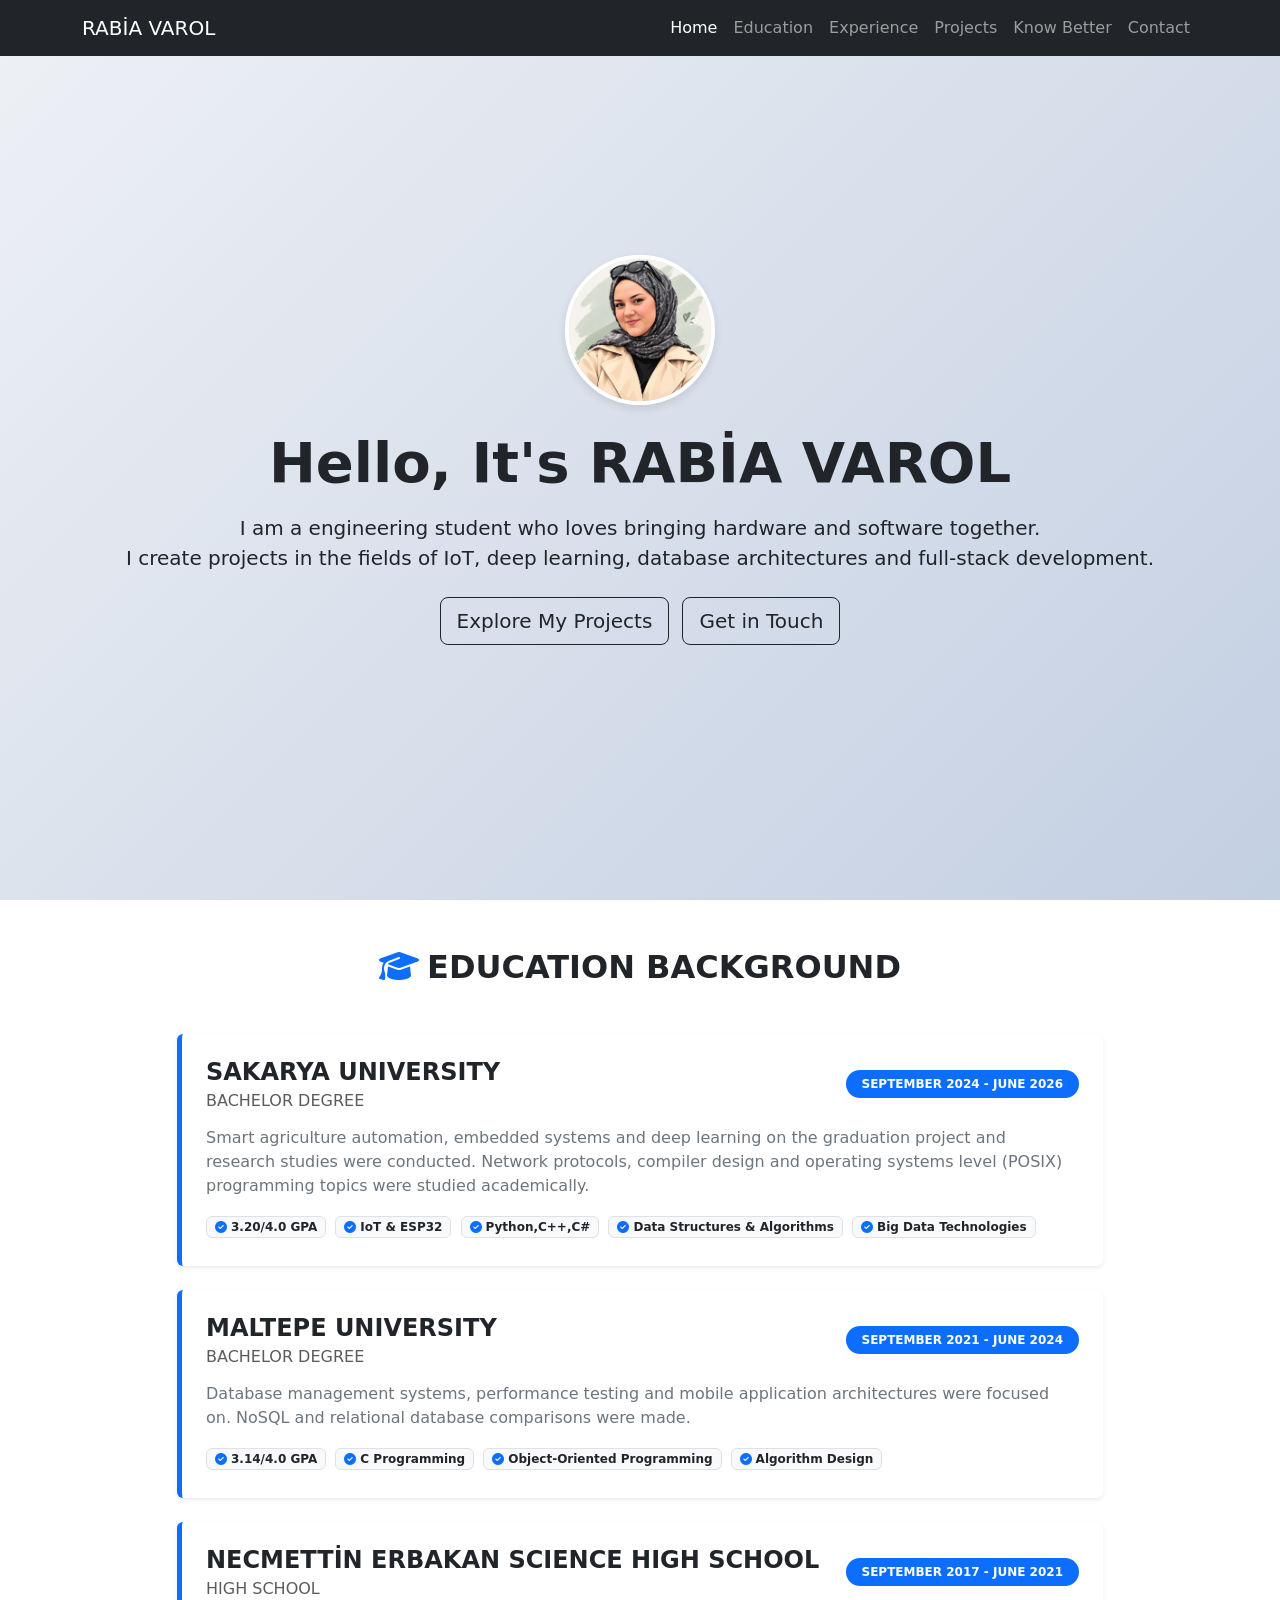
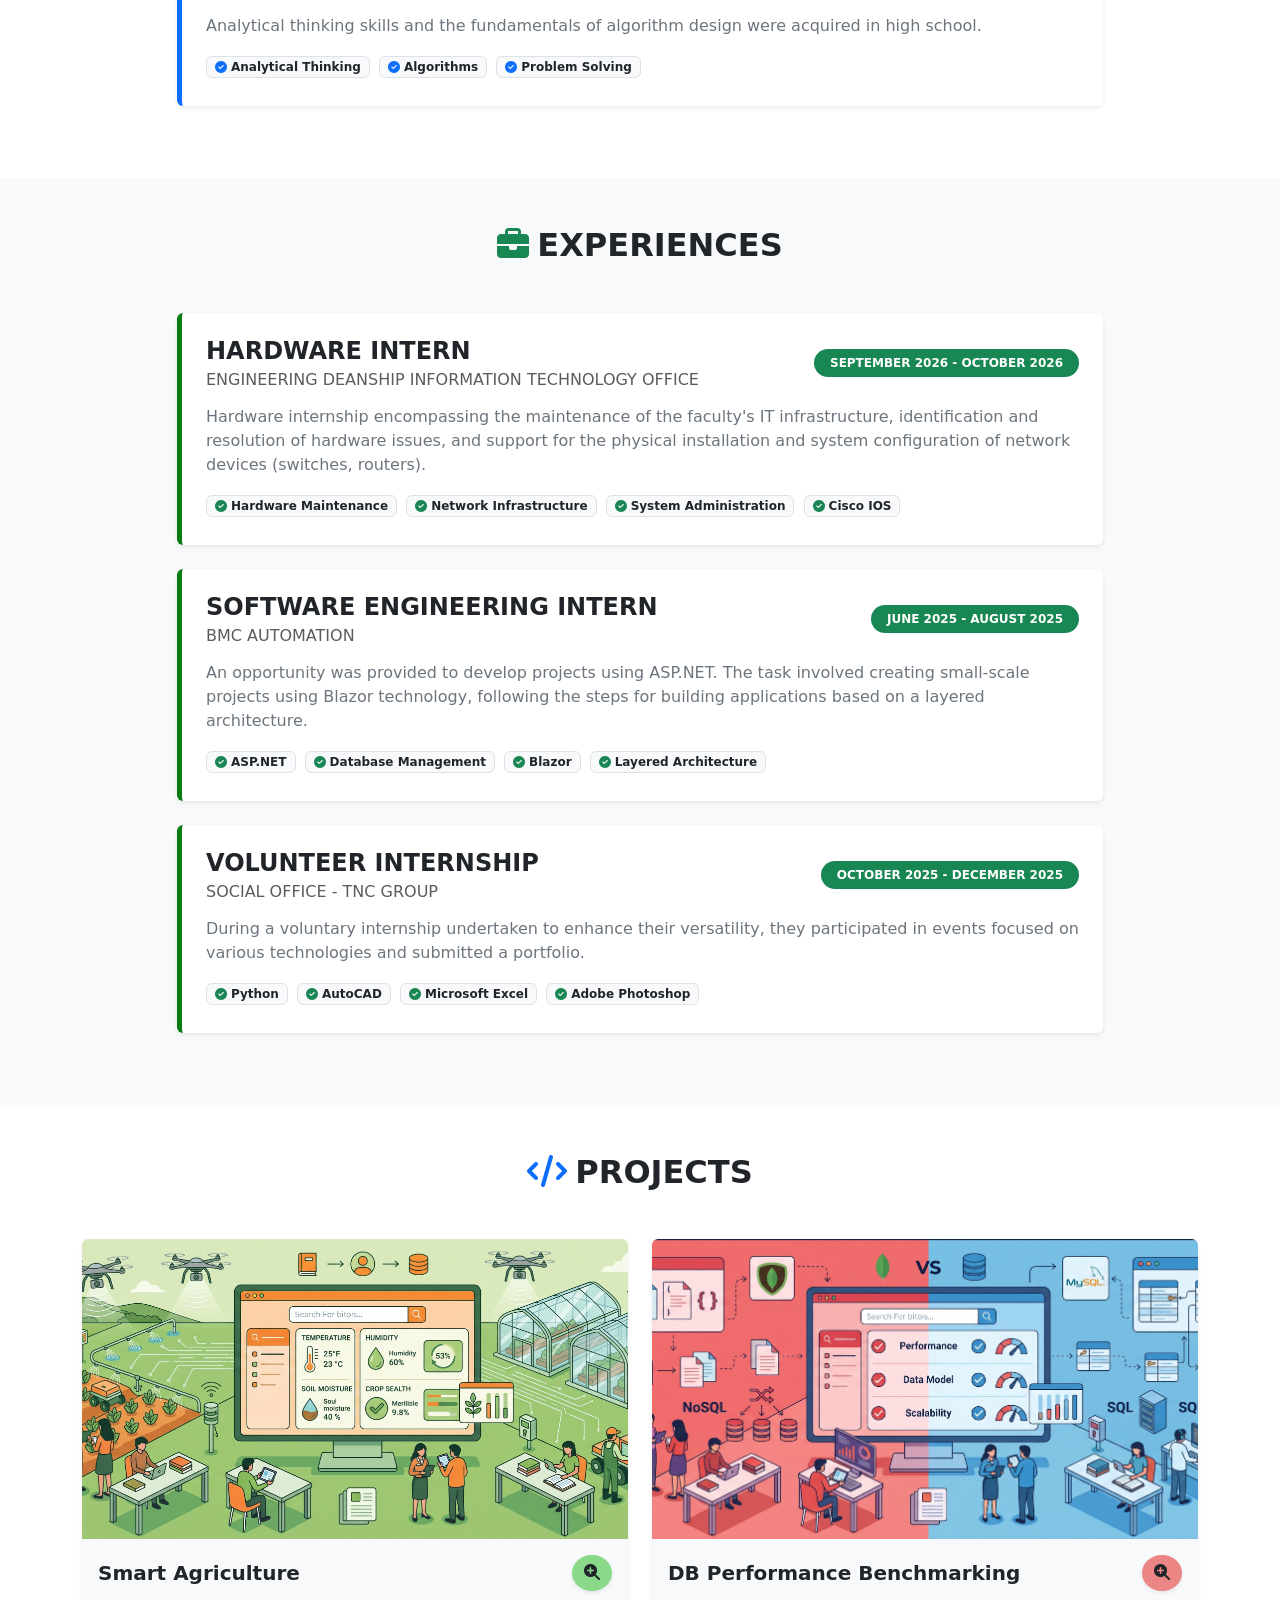
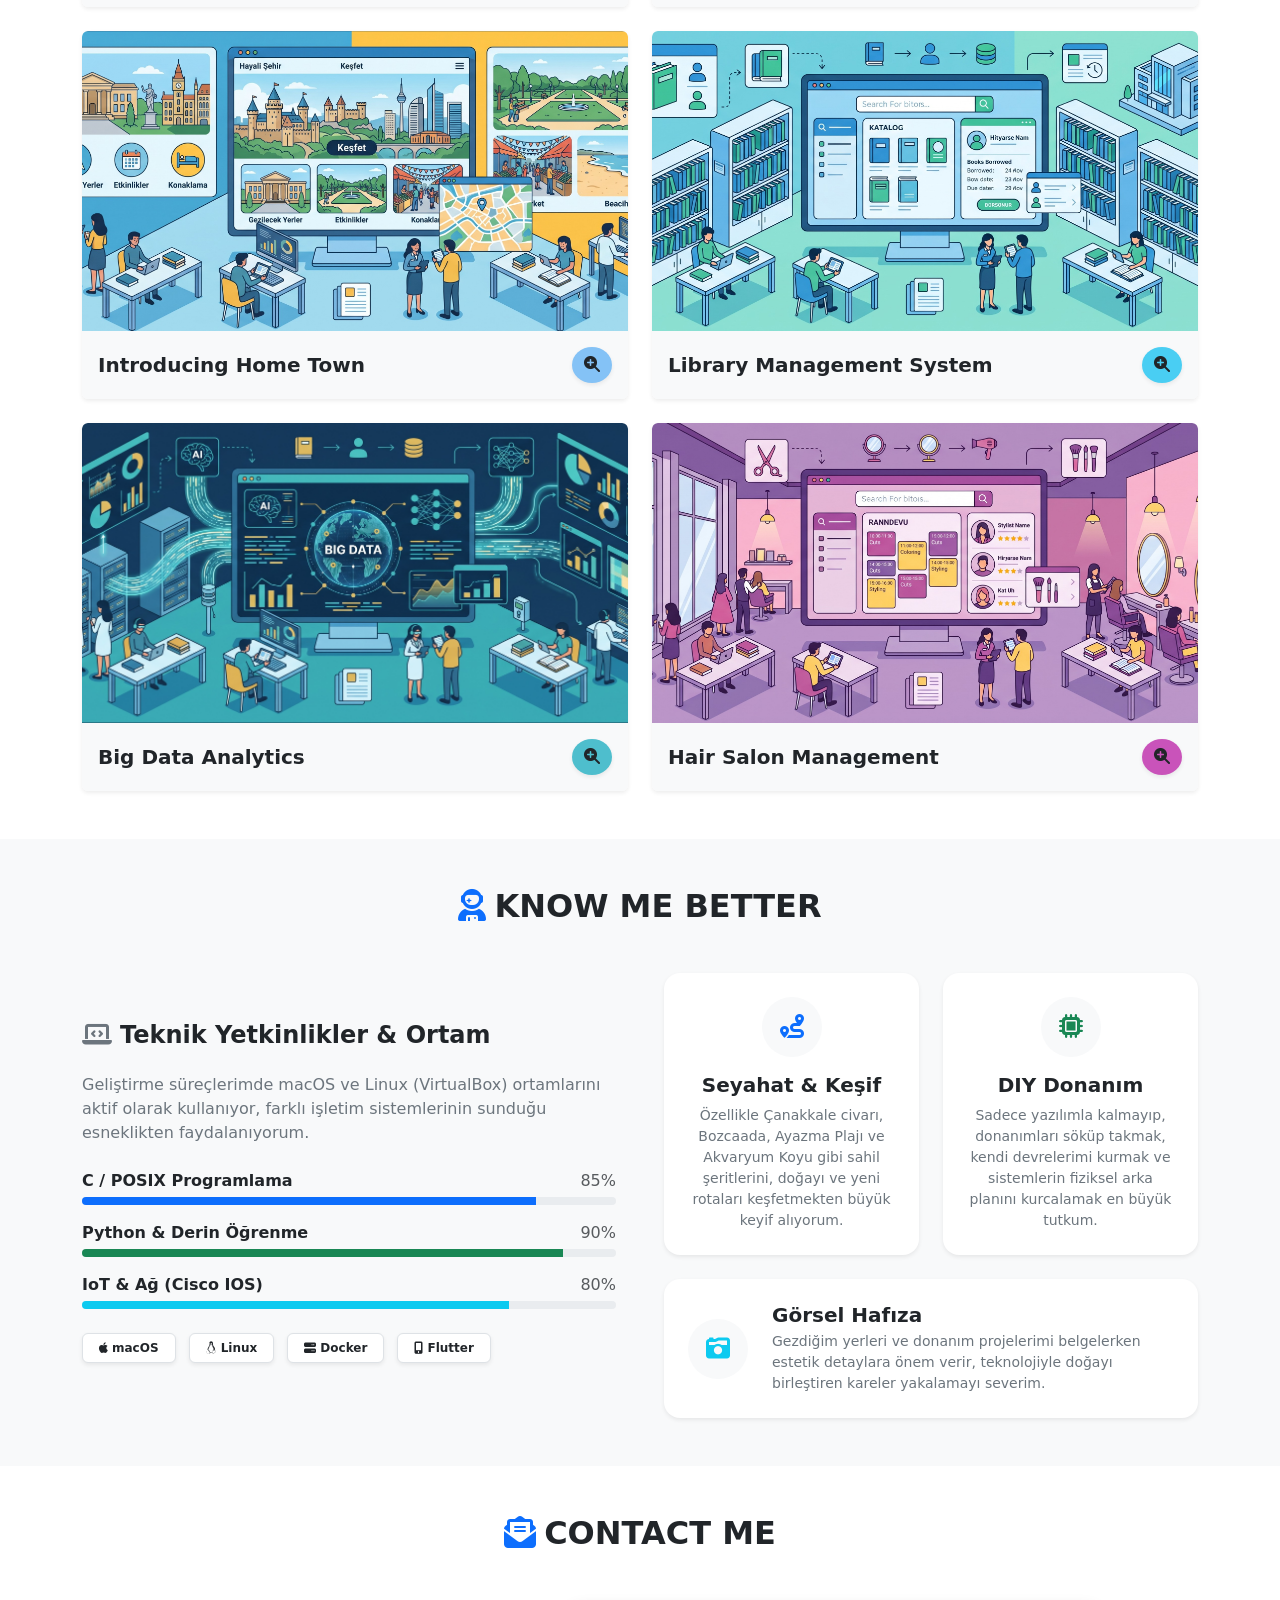
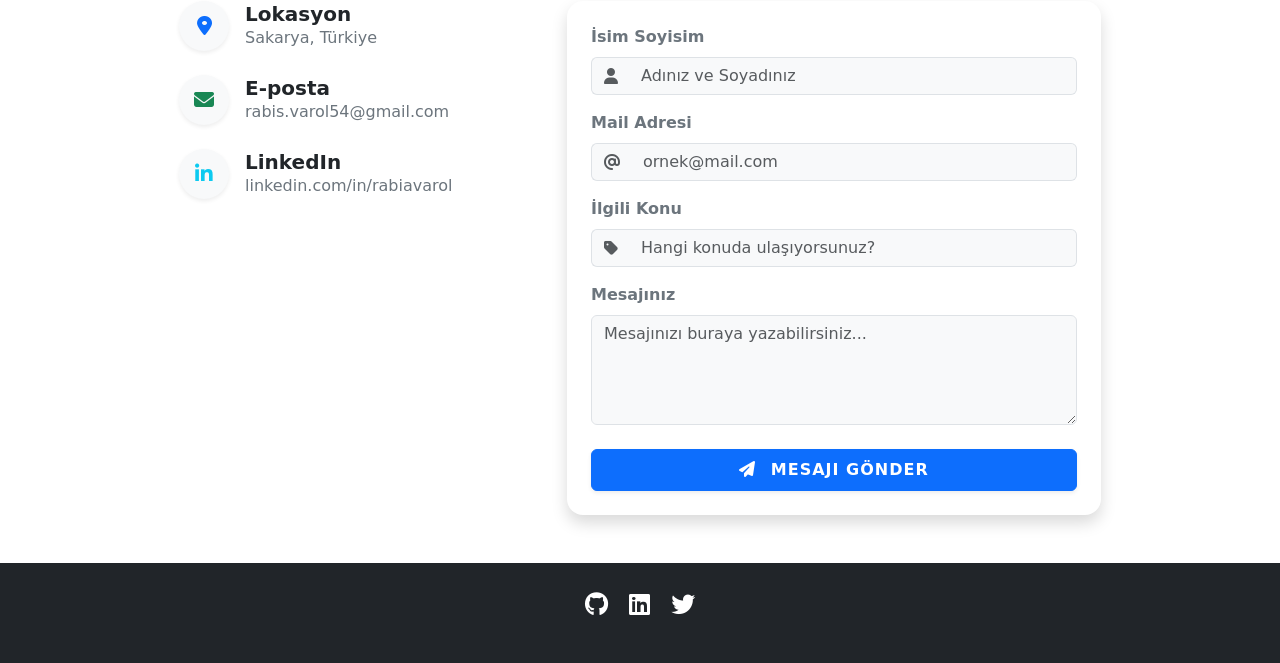
==== commit c55cf2b3: "informations updated" ====
--- a/index.html
+++ b/index.html
@@ -16,7 +16,7 @@
             display: flex;
             align-items: center;
             justify-content: center;
-            background: linear-gradient(135deg, #f5f7fa 0%, #c3cfe2 100%);
+            background: linear-gradient(135deg, #eef1f5 0%, #c3cfe2 100%);
         }
         /*footer ayarı */
         body {
@@ -56,16 +56,16 @@
         <!-- HERO SECTION -->
         <section id="home" class="hero-section text-center">
             <div class="container">
-<!-- <img src="profil-foton.jpg" alt="Profil Fotoğrafı"
+<img src="images/profil.jpg" alt="Profil Fotoğrafı"
   class="rounded-circle mb-4" width="150" height="150" style="object-fit: cover; 
-  border: 4px solid #fff; box-shadow: 0 4px 8px rgba(0,0,0,0.1);"> -->
+  border: 4px solid #fff; box-shadow: 0 4px 8px rgba(0,0,0,0.1);">
                 <h1 class="display-4 fw-bold">Hello, It's RABİA VAROL</h1>
                 <p class="lead mt-3">
                     I am a engineering student who loves bringing hardware and software together. <br>
                     I create projects in the fields of IoT, deep learning, database architectures and full-stack development.
                 </p>
                 <div class="mt-4">
-                    <a href="#projects" class="btn btn-primary btn-lg me-2">Explore My Projects</a>
+                    <a href="#projects" class="btn btn-outline-dark btn-lg me-2">Explore My Projects</a>
                     <a href="#contact" class="btn btn-outline-dark btn-lg">Get in Touch</a>
                 </div>
             </div>
@@ -73,16 +73,16 @@
     </main>
 
 
-    <!-- EDUCATION SECTION (Eğitim) -->
+    <!-- EDUCATION -->
 <section id="education" class="py-5 bg-white">
     <div class="container">
-        <!-- Bölüm Başlığı -->
+        
         <h2 class="text-center mb-5 fw-bold"><i class="fas fa-graduation-cap text-primary me-2"></i>EDUCATION BACKGROUND</h2>
 
         <div class="row justify-content-center">
             <div class="col-lg-10">
                 
-                <!-- 1. Üniversite -->  
+                <!-- 1. CARD -->  
                 <div class="card mb-4 border-0 shadow-sm education-card">
                     <div class="card-body p-4">
                         <div class="d-flex justify-content-between align-items-md-center flex-column flex-md-row mb-3">
@@ -97,18 +97,18 @@
                         <p class="card-text text-secondary">
                             Smart agriculture automation, embedded systems and deep learning on the graduation project and research studies were conducted. Network protocols, compiler design and operating systems level (POSIX) programming topics were studied academically.
                         </p>
-                        <!-- Nitelikler / Yetenekler (LinkedIn Tarzı) -->
+                        <!-- QUALIFICATIONS -->
                         <div class="mt-3">
                              <span class="badge bg-light text-dark border me-1 mb-1 px-2 py-1"><i class="fas fa-check-circle text-primary me-1"></i>3.20/4.0 GPA</span>
                             <span class="badge bg-light text-dark border me-1 mb-1 px-2 py-1"><i class="fas fa-check-circle text-primary me-1"></i>IoT & ESP32</span>
-                            <span class="badge bg-light text-dark border me-1 mb-1 px-2 py-1"><i class="fas fa-check-circle text-primary me-1"></i>Python (Flask)</span>
-                            <span class="badge bg-light text-dark border me-1 mb-1 px-2 py-1"><i class="fas fa-check-circle text-primary me-1"></i>Deep Learning (MobileNetV2)</span>
-                            <span class="badge bg-light text-dark border me-1 mb-1 px-2 py-1"><i class="fas fa-check-circle text-primary me-1"></i>Apache Spark</span>
-                        </div>
-                    </div>
-                </div>
-
-                <!-- 2. Üniversite -->
+                            <span class="badge bg-light text-dark border me-1 mb-1 px-2 py-1"><i class="fas fa-check-circle text-primary me-1"></i>Python,C++,C#</span>
+                            <span class="badge bg-light text-dark border me-1 mb-1 px-2 py-1"><i class="fas fa-check-circle text-primary me-1"></i>Data Structures & Algorithms</span>
+                            <span class="badge bg-light text-dark border me-1 mb-1 px-2 py-1"><i class="fas fa-check-circle text-primary me-1"></i>Big Data Technologies</span>
+                        </div>
+                    </div>
+                </div>
+
+                <!-- 2. CARD -->
                 <div class="card mb-4 border-0 shadow-sm education-card">
                     <div class="card-body p-4">
                         <div class="d-flex justify-content-between align-items-md-center flex-column flex-md-row mb-3">
@@ -123,17 +123,17 @@
                         <p class="card-text text-secondary">
                             Database management systems, performance testing and mobile application architectures were focused on. NoSQL and relational database comparisons were made.
                         </p>
-                        <!-- Nitelikler / Yetenekler -->
+                        <!-- QUALIFICATIONS -->
                         <div class="mt-3">
                              <span class="badge bg-light text-dark border me-1 mb-1 px-2 py-1"><i class="fas fa-check-circle text-primary me-1"></i>3.14/4.0 GPA</span>
-                            <span class="badge bg-light text-dark border me-1 mb-1 px-2 py-1"><i class="fas fa-check-circle text-primary me-1"></i>MongoDB & MySQL</span>
-                            <span class="badge bg-light text-dark border me-1 mb-1 px-2 py-1"><i class="fas fa-check-circle text-primary me-1"></i>Flutter</span>
-                            <span class="badge bg-light text-dark border me-1 mb-1 px-2 py-1"><i class="fas fa-check-circle text-primary me-1"></i>Docker</span>
-                        </div>
-                    </div>
-                </div>
-
-                <!-- Lise -->
+                            <span class="badge bg-light text-dark border me-1 mb-1 px-2 py-1"><i class="fas fa-check-circle text-primary me-1"></i>C Programming</span>
+                            <span class="badge bg-light text-dark border me-1 mb-1 px-2 py-1"><i class="fas fa-check-circle text-primary me-1"></i>Object-Oriented Programming</span>
+                            <span class="badge bg-light text-dark border me-1 mb-1 px-2 py-1"><i class="fas fa-check-circle text-primary me-1"></i>Algorithm Design</span>
+                        </div>
+                    </div>
+                </div>
+
+                <!-- 3. CARD  -->
                 <div class="card mb-4 border-0 shadow-sm education-card">
                     <div class="card-body p-4">
                         <div class="d-flex justify-content-between align-items-md-center flex-column flex-md-row mb-3">
@@ -146,11 +146,11 @@
                             </div>
                         </div>
                         <p class="card-text text-secondary">
-                           FGKBDFMKD DÜZENLE The fundamentals of algorithmic thinking and advanced science and mathematics education were received. 
+                            Analytical thinking skills and the fundamentals of algorithm design were acquired in high school.
                         </p>
-                        <!-- Nitelikler / Yetenekler -->
+                        <!-- QUALIFICATIONS -->
                         <div class="mt-3">
-                            <span class="badge bg-light text-dark border me-1 mb-1 px-2 py-1"><i class="fas fa-check-circle text-primary me-1"></i>C Programming Fundamentals</span>
+                            <span class="badge bg-light text-dark border me-1 mb-1 px-2 py-1"><i class="fas fa-check-circle text-primary me-1"></i>Analytical Thinking</span>
                             <span class="badge bg-light text-dark border me-1 mb-1 px-2 py-1"><i class="fas fa-check-circle text-primary me-1"></i>Algorithms</span>
                             <span class="badge bg-light text-dark border me-1 mb-1 px-2 py-1"><i class="fas fa-check-circle text-primary me-1"></i>Problem Solving</span>
                         </div>
@@ -178,13 +178,13 @@
 
 <section id="experience" class="py-5" style="background-color: #f8f9fa;">
     <div class="container">
-        <!-- Bölüm Başlığı -->
+
         <h2 class="text-center mb-5 fw-bold"><i class="fas fa-briefcase text-success me-2"></i>EXPERIENCES</h2>
 
         <div class="row justify-content-center">
             <div class="col-lg-10">
                 
-                <!-- 1. Zorunlu Staj (Donanım / Bilgi İşlem) -->
+                <!-- 1.STAJ ) -->
                 <div class="card mb-4 border-0 shadow-sm experience-card">
                     <div class="card-body p-4">
                         <div class="d-flex justify-content-between align-items-md-center flex-column flex-md-row mb-3">
@@ -197,9 +197,9 @@
                             </div>
                         </div>
                         <p class="card-text text-secondary">
-                             work days of mandatory hardware internship encompassing the maintenance of the faculty's IT infrastructure, identification and resolution of hardware issues, and support for the physical installation and system configuration of network devices (switches, routers).
+                             Hardware internship encompassing the maintenance of the faculty's IT infrastructure, identification and resolution of hardware issues, and support for the physical installation and system configuration of network devices (switches, routers).
                         </p>
-                        <!-- Nitelikler / Yetenekler -->
+                        <!-- QUALIFICATIONS -->
                         <div class="mt-3">
                             <span class="badge bg-light text-dark border me-1 mb-1 px-2 py-1"><i class="fas fa-check-circle text-success me-1"></i>Hardware Maintenance</span>
                             <span class="badge bg-light text-dark border me-1 mb-1 px-2 py-1"><i class="fas fa-check-circle text-success me-1"></i>Network Infrastructure</span>
@@ -209,7 +209,7 @@
                     </div>
                 </div>
 
-                <!-- 2. Zorunlu Staj (Yazılım / Ar-Ge) -->
+                <!-- 2. STAJ -->
                 <div class="card mb-4 border-0 shadow-sm experience-card">
                     <div class="card-body p-4">
                         <div class="d-flex justify-content-between align-items-md-center flex-column flex-md-row mb-3">
@@ -222,14 +222,13 @@
                             </div>
                         </div>
                         <p class="card-text text-secondary">
-                            Mandatory software internship encompassing the transfer of IoT sensor data (DHT11 etc.) to the server and real-time monitoring via a web-based interface (Flask). Database performance evaluations (MySQL vs MongoDB) were conducted and reported.
-                        </p>
-                        <!-- Nitelikler / Yetenekler -->
+                         An opportunity was provided to develop projects using ASP.NET. The task involved creating small-scale projects using Blazor technology, following the steps for building applications based on a layered architecture.                        </p>
+                        <!-- QUALIFICATIONS -->
                         <div class="mt-3">
-                            <span class="badge bg-light text-dark border me-1 mb-1 px-2 py-1"><i class="fas fa-check-circle text-success me-1"></i>IoT Architecture</span>
-                            <span class="badge bg-light text-dark border me-1 mb-1 px-2 py-1"><i class="fas fa-check-circle text-success me-1"></i>Database Performance Testing</span>
-                            <span class="badge bg-light text-dark border me-1 mb-1 px-2 py-1"><i class="fas fa-check-circle text-success me-1"></i>Embedded Systems</span>
-                            <span class="badge bg-light text-dark border me-1 mb-1 px-2 py-1"><i class="fas fa-check-circle text-success me-1"></i>Python (Flask)</span>
+                            <span class="badge bg-light text-dark border me-1 mb-1 px-2 py-1"><i class="fas fa-check-circle text-success me-1"></i>ASP.NET</span>
+                            <span class="badge bg-light text-dark border me-1 mb-1 px-2 py-1"><i class="fas fa-check-circle text-success me-1"></i>Database Management</span>
+                            <span class="badge bg-light text-dark border me-1 mb-1 px-2 py-1"><i class="fas fa-check-circle text-success me-1"></i>Blazor</span>
+                            <span class="badge bg-light text-dark border me-1 mb-1 px-2 py-1"><i class="fas fa-check-circle text-success me-1"></i>Layered Architecture</span>
                         </div>
                     </div>
                 </div>
@@ -247,14 +246,13 @@
                             </div>
                         </div>
                         <p class="card-text text-secondary">
-                            Social responsibility project encompassing high school students with fundamental technology literacy and algorithm training. Internal team coordination was established and project presentations were organized.
-                        </p>
-                        <!-- Nitelikler / Yetenekler -->
+                        During a voluntary internship undertaken to enhance their versatility, they participated in events focused on various technologies and submitted a portfolio.                        </p>
+                        <!-- QUALIFICATIONS -->
                         <div class="mt-3">
-                            <span class="badge bg-light text-dark border me-1 mb-1 px-2 py-1"><i class="fas fa-check-circle text-success me-1"></i>Social Responsibility</span>
-                            <span class="badge bg-light text-dark border me-1 mb-1 px-2 py-1"><i class="fas fa-check-circle text-success me-1"></i>Communication & Presentation</span>
-                            <span class="badge bg-light text-dark border me-1 mb-1 px-2 py-1"><i class="fas fa-check-circle text-success me-1"></i>Leadership</span>
-                            <span class="badge bg-light text-dark border me-1 mb-1 px-2 py-1"><i class="fas fa-check-circle text-success me-1"></i>Event Management</span>
+                            <span class="badge bg-light text-dark border me-1 mb-1 px-2 py-1"><i class="fas fa-check-circle text-success me-1"></i>Python</span>
+                            <span class="badge bg-light text-dark border me-1 mb-1 px-2 py-1"><i class="fas fa-check-circle text-success me-1"></i>AutoCAD</span>
+                            <span class="badge bg-light text-dark border me-1 mb-1 px-2 py-1"><i class="fas fa-check-circle text-success me-1"></i>Microsoft Excel</span>
+                            <span class="badge bg-light text-dark border me-1 mb-1 px-2 py-1"><i class="fas fa-check-circle text-success me-1"></i>Adobe Photoshop</span>
                         </div>
                     </div>
                 </div>
@@ -276,24 +274,21 @@
 </style>
 
 <!-- PROJECTS -->
-<!-- PROJECTS SECTION (Projeler) -->
 <section id="projects" class="py-5 bg-white">
     <div class="container">
-        <!-- Bölüm Başlığı -->
+
         <h2 class="text-center mb-5 fw-bold"><i class="fas fa-code text-primary me-2"></i>PROJECTS</h2>
 
-        <!-- 2x2 Izgara (Grid) Yapısı -->
         <div class="row g-4 justify-content-center">
             
             <!-- Proje 1 -->
             <div class="col-md-6">
                 <div class="card border-0 shadow-sm project-card overflow-hidden">
-                    <!-- Proje Görseli (Buraya kendi görsel linklerini ekleyebilirsin) -->
                     <img src="images/smartagricultre.jpg" class="card-img-top" alt="Smart Agriculture" style="height: 300px; object-fit: cover;">
                     <div class="card-body d-flex justify-content-between align-items-center bg-light">
-                        <h5 class="card-title fw-bold mb-0">Smart Agriculture Prototype</h5>
-                        <!-- Büyüteç Butonu (Modal 1'i açar) -->
-                        <button class="btn btn-primary rounded-circle shadow-sm" data-bs-toggle="modal" data-bs-target="#modalProject1" title="Detayları Gör">
+                        <h5 class="card-title fw-bold mb-0">Smart Agriculture</h5>
+                        
+                        <button class="btn txt-white rounded-circle shadow-sm" style="background-color: #8ad889; border: none;"data-bs-toggle="modal" data-bs-target="#modalProject1" title="Show Details">
                             <i class="fas fa-search-plus"></i>
                         </button>
                     </div>
@@ -306,7 +301,7 @@
                     <img src="images/mysqlmongdb.jpg" class="card-img-top" alt="Database Benchmark" style="height: 300px; object-fit: cover;">
                     <div class="card-body d-flex justify-content-between align-items-center bg-light">
                         <h5 class="card-title fw-bold mb-0">DB Performance Benchmarking</h5>
-                        <button class="btn btn-primary rounded-circle shadow-sm" data-bs-toggle="modal" data-bs-target="#modalProject2">
+                        <button class="btn txt-white rounded-circle shadow-sm" style="background-color: #ec8684; border: none;" data-bs-toggle="modal" data-bs-target="#modalProject2">
                             <i class="fas fa-search-plus"></i>
                         </button>
                     </div>
@@ -318,8 +313,8 @@
                 <div class="card border-0 shadow-sm project-card overflow-hidden">
                     <img src="images/sakarya.jpg" class="card-img-top" alt="POSIX Systems" style="height: 300px; object-fit: cover;">
                     <div class="card-body d-flex justify-content-between align-items-center bg-light">
-                        <h5 class="card-title fw-bold mb-0">POSIX Systems Programming</h5>
-                        <button class="btn btn-primary rounded-circle shadow-sm" data-bs-toggle="modal" data-bs-target="#modalProject3">
+                        <h5 class="card-title fw-bold mb-0">Introducing Home Town</h5>
+                        <button class="btn txt-white rounded-circle shadow-sm" style="background-color: #84c2f6; border: none;" data-bs-toggle="modal" data-bs-target="#modalProject3">
                             <i class="fas fa-search-plus"></i>
                         </button>
                     </div>
@@ -331,8 +326,8 @@
                 <div class="card border-0 shadow-sm project-card overflow-hidden">
                     <img src="images/librarye.jpg" class="card-img-top" alt="Network Config" style="height: 300px; object-fit: cover;">
                     <div class="card-body d-flex justify-content-between align-items-center bg-light">
-                        <h5 class="card-title fw-bold mb-0">Cisco Network Configuration</h5>
-                        <button class="btn btn-primary rounded-circle shadow-sm" data-bs-toggle="modal" data-bs-target="#modalProject4">
+                        <h5 class="card-title fw-bold mb-0">Library Management System</h5>
+                        <button class="btn txt-white rounded-circle shadow-sm" style="background-color: #49cef3; border: none;" data-bs-toggle="modal" data-bs-target="#modalProject4">
                             <i class="fas fa-search-plus"></i>
                         </button>
                     </div>
@@ -343,11 +338,11 @@
             <div class="col-md-6">
                 <div class="card border-0 shadow-sm project-card overflow-hidden">
                     <!-- Proje Görseli (Buraya kendi görsel linklerini ekleyebilirsin) -->
-                    <img src="images/bigdata.jpg" class="card-img-top" alt="Smart Agriculture" style="height: 300px; object-fit: cover;">
+                    <img src="images/bigdata.jpg" class="card-img-top" alt="Big Data Analytics" style="height: 300px; object-fit: cover;">
                     <div class="card-body d-flex justify-content-between align-items-center bg-light">
-                        <h5 class="card-title fw-bold mb-0">Smart Agriculture Prototype</h5>
-                        <!-- Büyüteç Butonu (Modal 1'i açar) -->
-                        <button class="btn btn-primary rounded-circle shadow-sm" data-bs-toggle="modal" data-bs-target="#modalProject5" title="Detayları Gör">
+                        <h5 class="card-title fw-bold mb-0">Big Data Analytics</h5>
+                    
+                        <button class="btn txt-white rounded-circle shadow-sm" style="background-color: #4ebecd; border: none;" data-bs-toggle="modal" data-bs-target="#modalProject5" title="Detayları Gör">
                             <i class="fas fa-search-plus"></i>
                         </button>
                     </div>
@@ -357,12 +352,12 @@
               <!-- Proje 6 -->
             <div class="col-md-6">
                 <div class="card border-0 shadow-sm project-card overflow-hidden">
-                    <!-- Proje Görseli (Buraya kendi görsel linklerini ekleyebilirsin) -->
-                    <img src="images/kuaffor.jpg" class="card-img-top" alt="Smart Agriculture" style="height: 300px; object-fit: cover;">
+                    
+                    <img src="images/kuaffor.jpg" class="card-img-top" alt="Hair Salon Management" style="height: 300px; object-fit: cover;">
                     <div class="card-body d-flex justify-content-between align-items-center bg-light">
-                        <h5 class="card-title fw-bold mb-0">Smart Agriculture Prototype</h5>
-                        <!-- Büyüteç Butonu (Modal 1'i açar) -->
-                        <button class="btn btn-primary rounded-circle shadow-sm" data-bs-toggle="modal" data-bs-target="#modalProject6" title="Detayları Gör">
+                        <h5 class="card-title fw-bold mb-0">Hair Salon Management</h5>
+                    
+                        <button class="btn txt-white rounded-circle shadow-sm" style="background-color: #c953ba; border: none;" data-bs-toggle="modal" data-bs-target="#modalProject6" title="Detayları Gör">
                             <i class="fas fa-search-plus"></i>
                         </button>
                     </div>
@@ -514,10 +509,10 @@
 
 <!-- CONTACT-->
 
-<!-- CONTACT SECTION (İletişim) -->
+
 <section id="contact" class="py-5 bg-white">
     <div class="container">
-        <!-- Bölüm Başlığı -->
+    
         <h2 class="text-center mb-5 fw-bold"><i class="fas fa-envelope-open-text text-primary me-2"></i>CONTACT ME</h2>
 
         <div class="row g-5 justify-content-center">
@@ -564,7 +559,7 @@
             <div class="col-lg-6">
                 <div class="card border-0 shadow p-4 rounded-4">
                     
-                    <form action="https://formsubmit.co/80c89bbf3ae556cedd4c079c3c56dcbf" method="POST">
+                    <form action="https://api.web3forms.com/submit"method="POST">
                         
                         <!-- İsim Soyisim -->
                         <div class="mb-3">
@@ -599,11 +594,16 @@
                             <textarea class="form-control bg-light" name="message" id="message" rows="4" placeholder="Mesajınızı buraya yazabilirsiniz..." required></textarea>
                         </div>
 
-                        <!-- FormSubmit Ayarları (Gizli) -->
-                        <input type="hidden" name="_captcha" value="false"> <!-- Can sıkıcı robot doğrulamasını kapatır -->
-                        <input type="hidden" name="_template" value="table"> <!-- Mailin sana tablo formatında şık gelmesini sağlar -->
-                        
-                        <input type="hidden" name="_next" value="https://rabiav15.github.io/portfolio/#home"> <!-- Form gönderildikten sonra yönlendirilecek sayfa -->
+                       <!-- 1. Adımda mailine gelen Access Key'i buraya yapıştır -->
+    <input type="hidden" name="access_key" value="170be192-aa2a-4994-842c-6dee17db211e">
+
+    <!-- Form gönderilince kullanıcıyı otomatik ana sayfaya döndürecek link (Kendi GitHub Pages linkini yaz) -->
+    <input type="hidden" name="redirect" value="https://rabiav15.github.io/portfolio/#home">
+
+    <!-- Spam robotlarını engellemek için -->
+    <input type="checkbox" name="botcheck" class="hidden" style="display: none;">
+                       
+    
                         <!-- Gönder Butonu -->
                         <button type="submit" class="btn btn-primary w-100 py-2 fw-bold text-uppercase shadow-sm" style="letter-spacing: 1px;">
                             <i class="fas fa-paper-plane me-2"></i> Mesajı Gönder
@@ -618,136 +618,121 @@
 </section>
 
 
-
-
-
-
-
-
-
-
-
-
-
-
-
 <!-- ========================================== -->
 
-<!-- Modal 1: Smart Agriculture -->
+<!-- Modal 1: -->
 <div class="modal fade" id="modalProject1" tabindex="-1" aria-hidden="true">
     <div class="modal-dialog modal-lg modal-dialog-centered">
         <div class="modal-content">
-            <div class="modal-header bg-primary text-white">
+            <div class="modal-header bg-text-white" style="background-color: #8ad889;">
                 <h5 class="modal-title fw-bold"><i class="fas fa-leaf me-2"></i>Smart Agriculture Prototype</h5>
                 <button type="button" class="btn-close btn-close-white" data-bs-dismiss="modal" aria-label="Close"></button>
             </div>
             <div class="modal-body p-4">
-                <h6 class="fw-bold text-dark border-bottom pb-2">Projenin Amacı</h6>
-                <p>Tarımsal verimliliği artırmak için bitki hastalıklarını tespit eden ve çevresel faktörleri anlık olarak izleyen uçtan uca bir sistem geliştirmek.</p>
-                
-                <h6 class="fw-bold text-dark border-bottom pb-2 mt-4">Konsept ve Teknolojiler</h6>
-                <p>ESP32-CAM modülü ile alınan ortam verileri (DHT11 vb.) ve bitki görüntüleri bir sunucuya aktarıldı. Görüntüler üzerinden MobileNetV2 (Transfer Learning) kullanılarak 38 farklı bitki hastalığı sınıflandırıldı. Veriler Apache Spark ile işlenerek Flutter tabanlı bir mobil asistanda görselleştirildi.</p>
+                <h6 class="fw-bold text-dark border-bottom pb-2">Main Goals</h6>
+                <p>To develop an end-to-end system for detecting plant diseases and monitoring environmental factors to improve agricultural productivity.</p>
+
+                <h6 class="fw-bold text-dark border-bottom pb-2 mt-4">Concept and Technologies</h6>
+                <p>Environment data (DHT11 etc.) and plant images captured with ESP32-CAM module were transmitted to a server. Images were classified into 38 different plant diseases using MobileNetV2 (Transfer Learning). Data was processed with Apache Spark and visualized on a Flutter-based mobile assistant.</p>
             </div>
         </div>
     </div>
 </div>
 
-<!-- Modal 2: DB Benchmark -->
+<!-- Modal 2: -->
 <div class="modal fade" id="modalProject2" tabindex="-1" aria-hidden="true">
     <div class="modal-dialog modal-lg modal-dialog-centered">
         <div class="modal-content">
-            <div class="modal-header bg-primary text-white">
+            <div class="modal-header bg-text-white" style="background-color: #ec8684;">
                 <h5 class="modal-title fw-bold"><i class="fas fa-database me-2"></i>DB Performance Benchmarking</h5>
                 <button type="button" class="btn-close btn-close-white" data-bs-dismiss="modal" aria-label="Close"></button>
             </div>
             <div class="modal-body p-4">
-                <h6 class="fw-bold text-dark border-bottom pb-2">Projenin Amacı</h6>
-                <p>İlişkisel (MySQL) ve NoSQL (MongoDB) veritabanı yönetim sistemlerinin farklı sorgu tiplerindeki performans sınırlarını ve tepki sürelerini analiz etmek.</p>
-                
-                <h6 class="fw-bold text-dark border-bottom pb-2 mt-4">Konsept ve Teknolojiler</h6>
-                <p>Docker container'ları üzerinde koşan MongoDB ve MySQL sunucularına, Python ile yazılmış test scriptleri gönderildi. CRUD (Create, Read, Update, Delete) operasyonları ve karmaşık Join/Aggregation işlemleri büyük veri setleri üzerinde (örn. uçuş verileri) test edilerek yanıt süreleri milisaniye cinsinden ölçüldü.</p>
+                <h6 class="fw-bold text-dark border-bottom pb-2">Main Goals</h6>
+                <p>To analyze the performance limits and response times of relational (MySQL) and NoSQL (MongoDB) database management systems under different query types.</p>
+
+                <h6 class="fw-bold text-dark border-bottom pb-2 mt-4">Concept and Technologies</h6>
+                <p>Test scripts written in Python were sent to MongoDB and MySQL servers running on Docker containers. CRUD (Create, Read, Update, Delete) operations and complex Join/Aggregation operations were tested on large datasets (e.g., flight data), with response times measured in milliseconds.</p>
             </div>
         </div>
     </div>
 </div>
 
-<!-- Modal 3: POSIX -->
+<!-- Modal 3: -->
 <div class="modal fade" id="modalProject3" tabindex="-1" aria-hidden="true">
     <div class="modal-dialog modal-lg modal-dialog-centered">
         <div class="modal-content">
-            <div class="modal-header bg-primary text-white">
-                <h5 class="modal-title fw-bold"><i class="fas fa-terminal me-2"></i>POSIX Systems Programming</h5>
+            <div class="modal-header bg-text-white" style="background-color: #84c2f6;">
+                <h5 class="modal-title fw-bold"><i class="fas fa-file-code"></i>Introducing Home Town</h5>
                 <button type="button" class="btn-close btn-close-white" data-bs-dismiss="modal" aria-label="Close"></button>
             </div>
             <div class="modal-body p-4">
-                <h6 class="fw-bold text-dark border-bottom pb-2">Projenin Amacı</h6>
-                <p>İşletim sistemleri seviyesinde süreç (process) yönetimi, bellek tahsisi ve sinyalleşme mantığını kavramak.</p>
+                <h6 class="fw-bold text-dark border-bottom pb-2">Main Goals</h6>
+                <p>The main goal of this project is to introduce Sakarya by
+                    presenting its historical, cultural, natural, and touristic
+                    attractions through a modern and user-friendly website.</p>
                 
-                <h6 class="fw-bold text-dark border-bottom pb-2 mt-4">Konsept ve Teknolojiler</h6>
-                <p>Linux ortamında C programlama dili kullanılarak çoklu süreç yönetimi gerçekleştirildi. <code>fork()</code>, <code>signal()</code>, <code>kill()</code> sistem çağrıları kullanılarak süreçler arası iletişim kuruldu ve <code>malloc</code> ile dinamik bellek yönetimi yapılarak karmaşık matris hesaplamaları tamamlandı.</p>
+                <h6 class="fw-bold text-dark border-bottom pb-2 mt-4">Concept and Technologies</h6>
+                    <p> The website was developed using <strong>HTML, CSS,
+                    JavaScript, and PHP</strong>. HTML and CSS were used to
+                    build and style the user interface, while JavaScript was
+                    used to create interactive and dynamic features.</p>
             </div>
         </div>
     </div>
 </div>
 
-<!-- Modal 4: Network -->
+<!-- Modal 4  -->
 <div class="modal fade" id="modalProject4" tabindex="-1" aria-hidden="true">
     <div class="modal-dialog modal-lg modal-dialog-centered">
         <div class="modal-content">
-            <div class="modal-header bg-primary text-white">
-                <h5 class="modal-title fw-bold"><i class="fas fa-network-wired me-2"></i>Cisco Network Configuration</h5>
+            <div class="modal-header bg-text-white" style="background-color: #49cef3;">
+                <h5 class="modal-title fw-bold"><i class="fas fa-book-open"></i>Library Management System</h5>
                 <button type="button" class="btn-close btn-close-white" data-bs-dismiss="modal" aria-label="Close"></button>
             </div>
             <div class="modal-body p-4">
-                <h6 class="fw-bold text-dark border-bottom pb-2">Projenin Amacı</h6>
-                <p>Gelişmiş ağ topolojileri tasarlamak ve farklı yönlendirme protokollerinin veri iletimindeki rollerini simüle etmek.</p>
-                
-                <h6 class="fw-bold text-dark border-bottom pb-2 mt-4">Konsept ve Teknolojiler</h6>
-                <p>IP alt ağlara bölme (subnetting), VLAN trunking işlemleri ve OSPF ile RIP gibi yönlendirme (routing) protokolleri Cisco cihazlar üzerinde CLI (Komut Satırı Arayüzü) kullanılarak yapılandırıldı. Ağ topolojisindeki cihazların birbirleriyle haberleşmesi doğrulandı.</p>
-            </div>
+                <h6 class="fw-bold text-dark border-bottom pb-2">Main Goals</h6>
+<p> To develop a reliable library management system for managing books, members, 
+    borrowing transactions, and library records using a relational database structure.</p>                
+                <h6 class="fw-bold text-dark border-bottom pb-2 mt-4">Concept and Technologies</h6>
+<p>Developed with PostgreSQL using a relational database schema and SQL triggers to maintain data integrity and automate database operations. A C# Windows
+     Forms interface was integrated with the database to provide a simple and user-friendly desktop application.</p>            </div>
         </div>
     </div>
 </div>
-<!-- Modal 5: Network -->
+<!-- Modal 5: -->
 <div class="modal fade" id="modalProject5" tabindex="-1" aria-hidden="true">
     <div class="modal-dialog modal-lg modal-dialog-centered">
         <div class="modal-content">
-            <div class="modal-header bg-primary text-white">
-                <h5 class="modal-title fw-bold"><i class="fas fa-network-wired me-2"></i>Cisco Network Configuration</h5>
+            <div class="modal-header bg-text-white" style="background-color: #4ebecd;">
+                <h5 class="modal-title fw-bold"><i class="fas fa-database"></i>Big Data Analytics</h5>
                 <button type="button" class="btn-close btn-close-white" data-bs-dismiss="modal" aria-label="Close"></button>
             </div>
             <div class="modal-body p-4">
-                <h6 class="fw-bold text-dark border-bottom pb-2">Projenin Amacı</h6>
-                <p>Gelişmiş ağ topolojileri tasarlamak ve farklı yönlendirme protokollerinin veri iletimindeki rollerini simüle etmek.</p>
-                
-                <h6 class="fw-bold text-dark border-bottom pb-2 mt-4">Konsept ve Teknolojiler</h6>
-                <p>IP alt ağlara bölme (subnetting), VLAN trunking işlemleri ve OSPF ile RIP gibi yönlendirme (routing) protokolleri Cisco cihazlar üzerinde CLI (Komut Satırı Arayüzü) kullanılarak yapılandırıldı. Ağ topolojisindeki cihazların birbirleriyle haberleşmesi doğrulandı.</p>
+                <h6 class="fw-bold text-dark border-bottom pb-2">Main Goals</h6>
+<p>The main goal of this project was to analyze and visualize large datasets to identify meaningful patterns and insights. Three different datasets were processed and explored using data analysis and visualization techniques.</p>
+                <h6 class="fw-bold text-dark border-bottom pb-2 mt-4">Concept and Technologies</h6>
+                <p>The project was developed using Jupyter Notebook, Python, Pandas, Seaborn, and Matplotlib for data processing, analysis, and visualization. Docker containers were also used to provide a consistent and isolated project environment.</p>
             </div>
         </div>
     </div>
 </div>
-<!-- Modal 6: Network -->
+<!-- Modal 6: -->
 <div class="modal fade" id="modalProject6" tabindex="-1" aria-hidden="true">
     <div class="modal-dialog modal-lg modal-dialog-centered">
         <div class="modal-content">
-            <div class="modal-header bg-primary text-white">
-                <h5 class="modal-title fw-bold"><i class="fas fa-network-wired me-2"></i>Cisco Network Configuration</h5>
+            <div class="modal-header bg-text-white" style="background-color: #c953ba;">
+                <h5 class="modal-title fw-bold"><i class="fas fa-cut"></i>Hair Salon Management</h5>
                 <button type="button" class="btn-close btn-close-white" data-bs-dismiss="modal" aria-label="Close"></button>
             </div>
             <div class="modal-body p-4">
-                <h6 class="fw-bold text-dark border-bottom pb-2">Projenin Amacı</h6>
-                <p>Gelişmiş ağ topolojileri tasarlamak ve farklı yönlendirme protokollerinin veri iletimindeki rollerini simüle etmek.</p>
-                
-                <h6 class="fw-bold text-dark border-bottom pb-2 mt-4">Konsept ve Teknolojiler</h6>
-                <p>IP alt ağlara bölme (subnetting), VLAN trunking işlemleri ve OSPF ile RIP gibi yönlendirme (routing) protokolleri Cisco cihazlar üzerinde CLI (Komut Satırı Arayüzü) kullanılarak yapılandırıldı. Ağ topolojisindeki cihazların birbirleriyle haberleşmesi doğrulandı.</p>
-            </div>
+                <h6 class="fw-bold text-dark border-bottom pb-2">Main Goals</h6>
+                <p>The main goal of this project was to develop a web-based hair salon appointment system that allows users to manage appointments and salon-related information efficiently. The system provides basic data management operations through a user-friendly interface.</p>
+                <h6 class="fw-bold text-dark border-bottom pb-2 mt-4">Concept and Technologies</h6>
+<p>The project was developed using ASP.NET MVC, MySQL, Bootstrap, and CRUD operations. ASP.NET MVC was used for the application structure, while MySQL was used for database management and Bootstrap for designing a responsive and user-friendly interface.</p>            </div>
         </div>
     </div>
 </div>
-
-
-
-
 
 
     <!-- FOOTER -->
@@ -759,7 +744,6 @@
                 <a href="#" class="text-white me-3 fs-4"><i class="fab fa-linkedin"></i></a>
                 <a href="#" class="text-white fs-4"><i class="fab fa-twitter"></i></a>
             </div>
-            <p class="mb-0">&copy; 2026 [Rabia Varol]. All Rights Reserved.</p>
         </div>
     </footer>
 
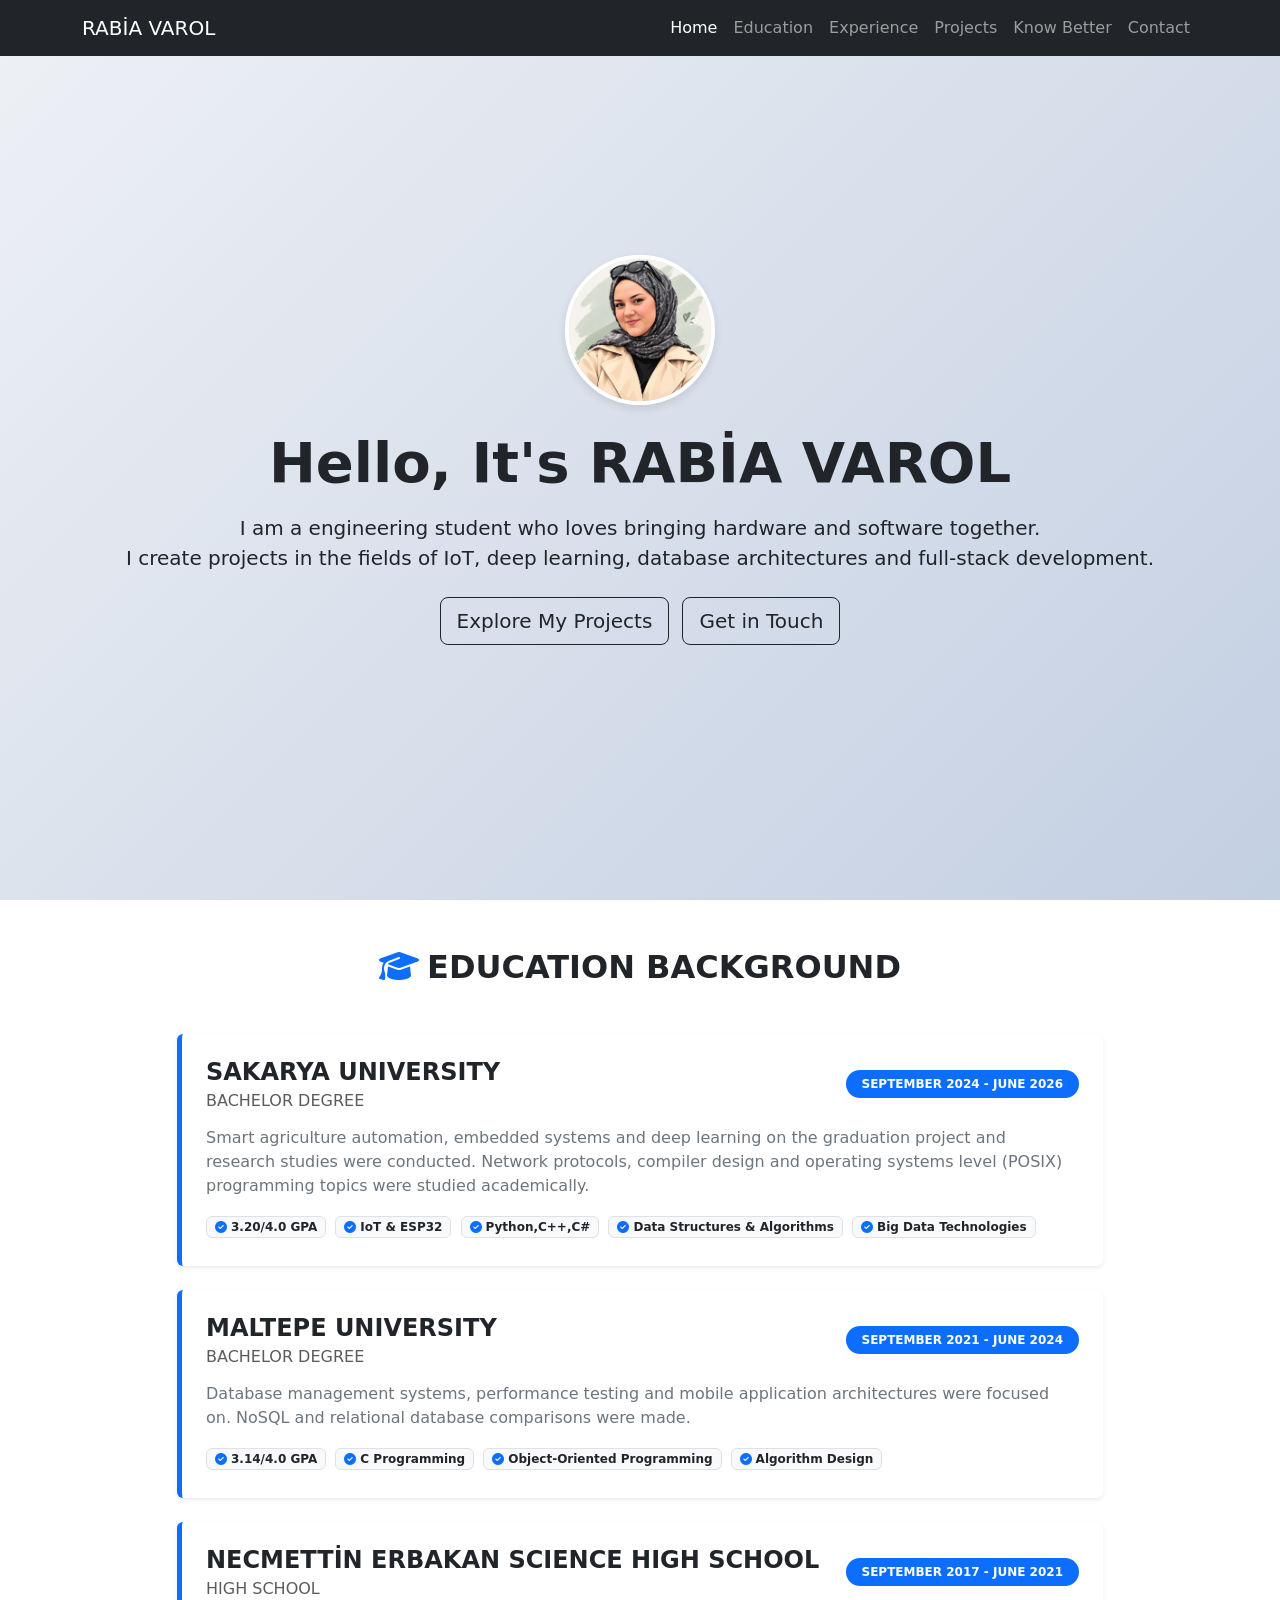
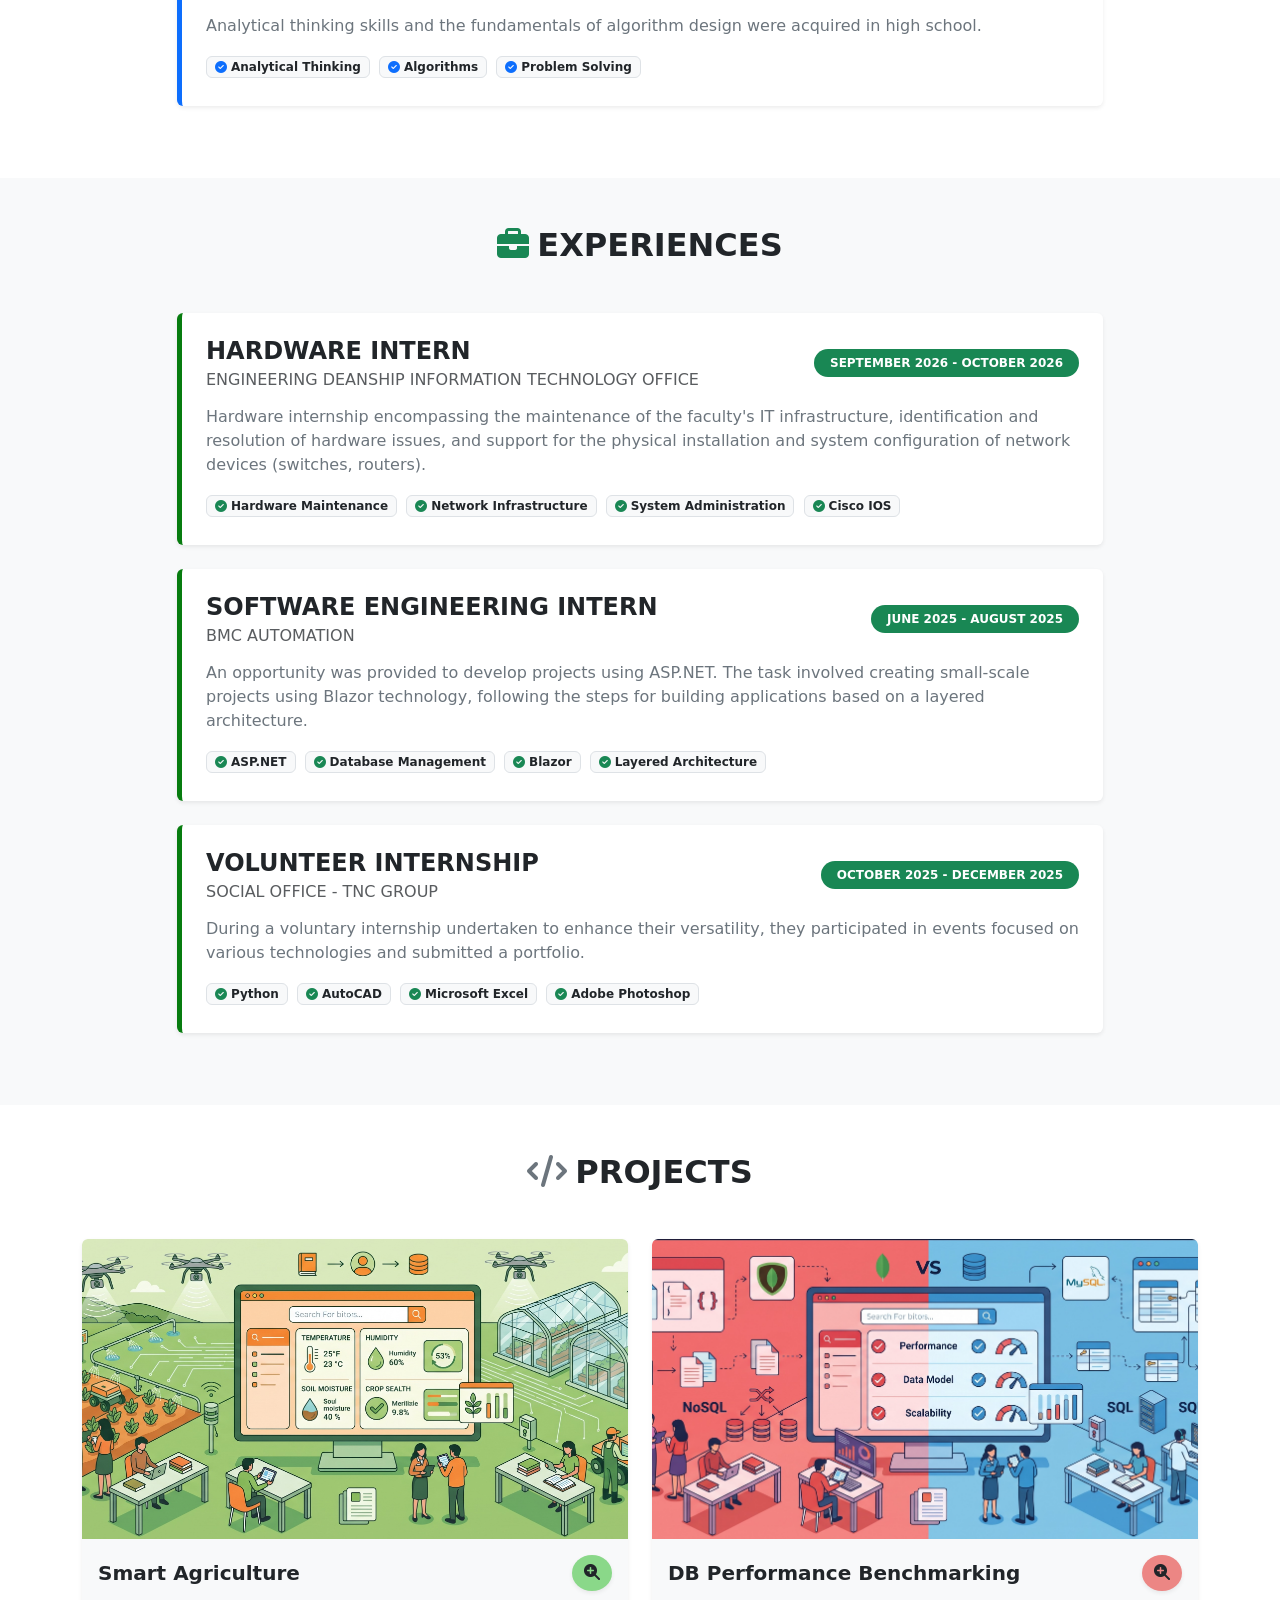
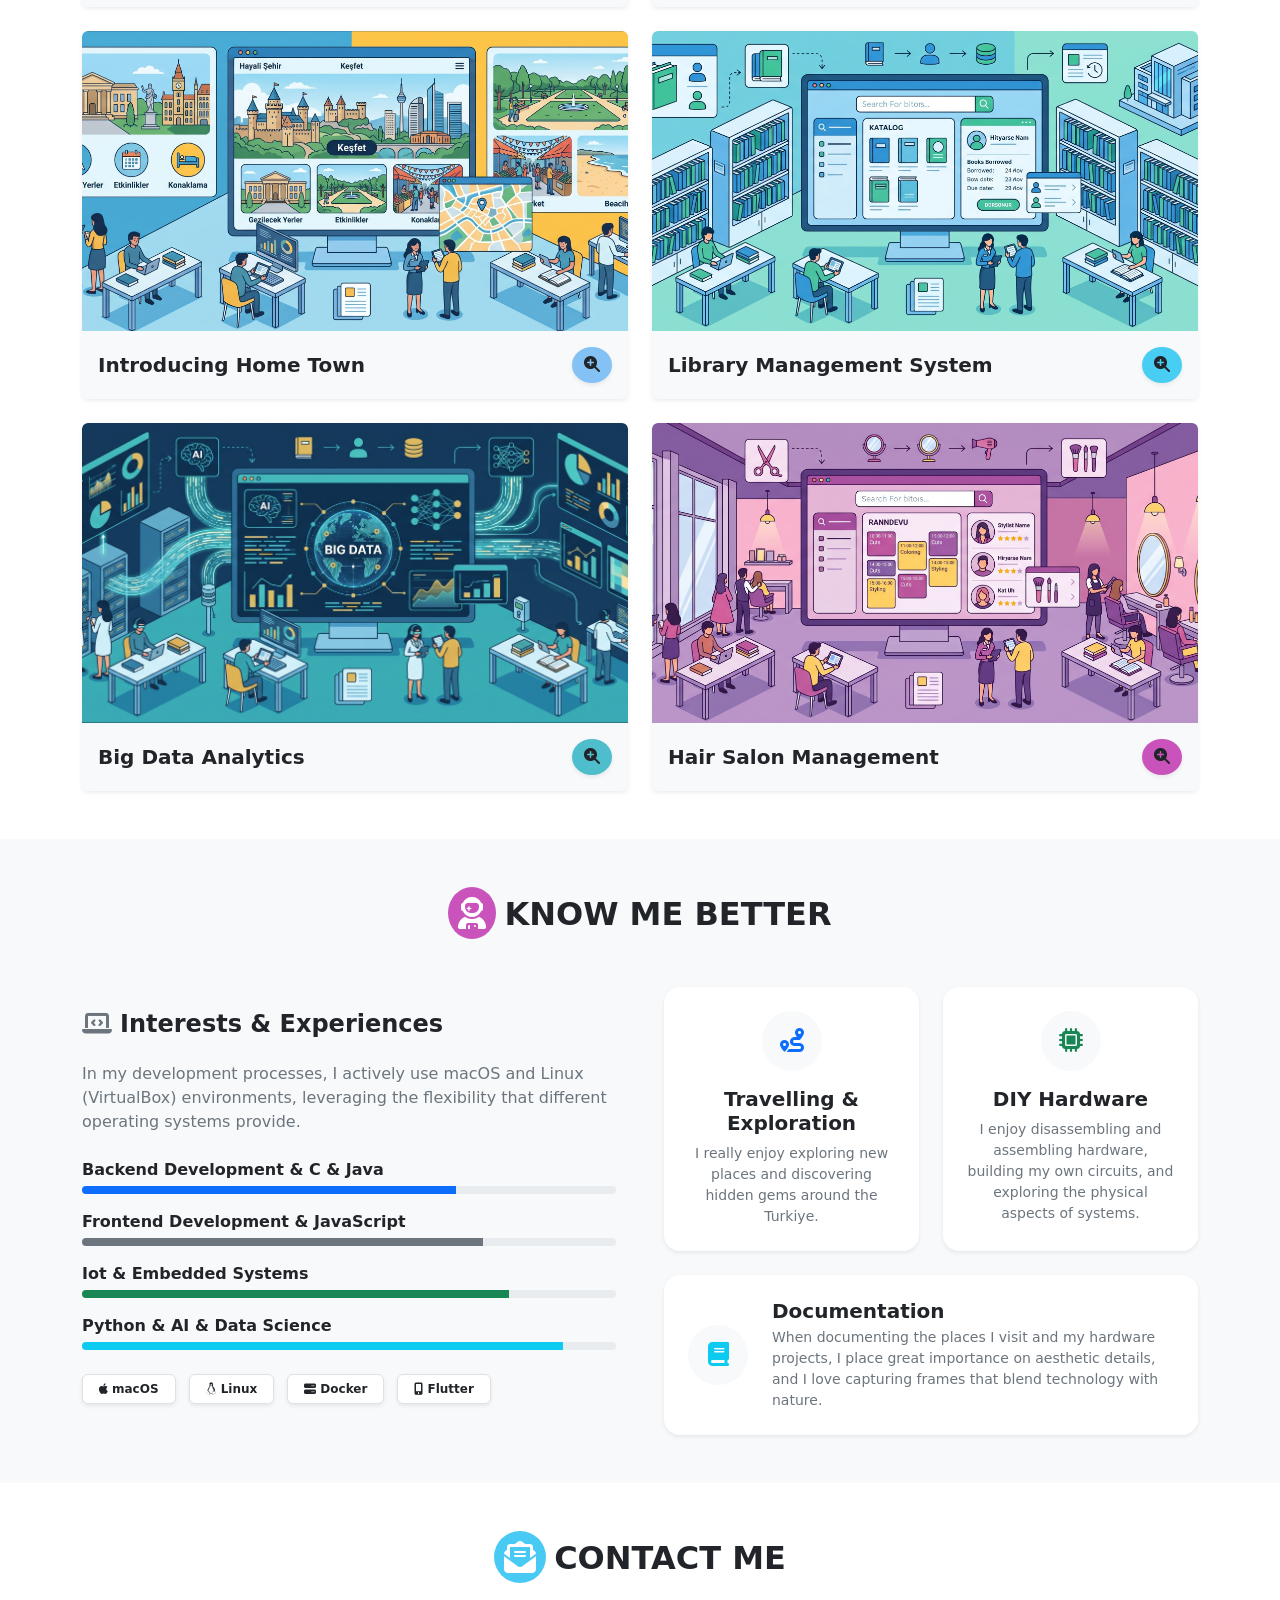
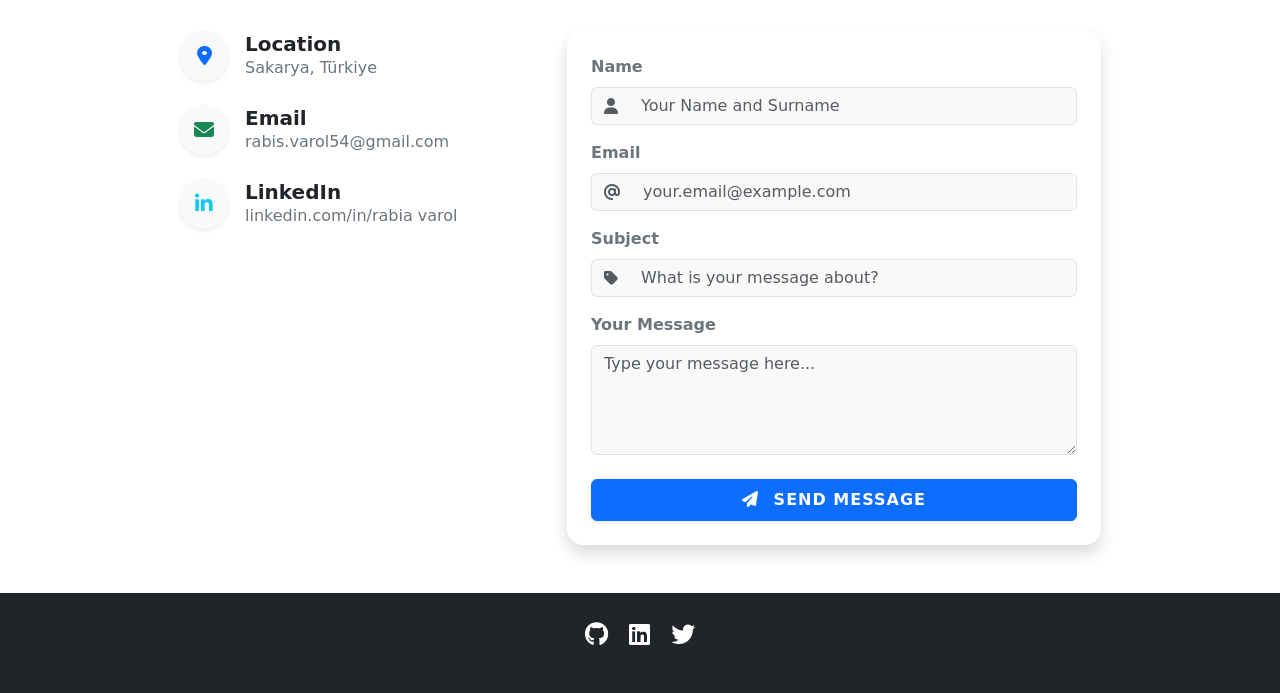
==== commit 903be499: "hopefully last revise" ====
--- a/index.html
+++ b/index.html
@@ -277,7 +277,7 @@
 <section id="projects" class="py-5 bg-white">
     <div class="container">
 
-        <h2 class="text-center mb-5 fw-bold"><i class="fas fa-code text-primary me-2"></i>PROJECTS</h2>
+        <h2 class="text-center mb-5 fw-bold"><i class="fas fa-code text-secondary me-2"></i>PROJECTS</h2>
 
         <div class="row g-4 justify-content-center">
             
@@ -391,50 +391,61 @@
 <!-- KNOW BETTER / HOBBIES SECTION -->
 <section id="knowbetter" class="py-5" style="background-color: #f8f9fa;">
     <div class="container">
-        <!-- Bölüm Başlığı -->
-        <h2 class="text-center mb-5 fw-bold"><i class="fas fa-user-astronaut text-primary me-2"></i>KNOW ME BETTER</h2>
+        
+
+        <h2 class="text-center mb-5 fw-bold"><i class="fas fa-user-astronaut text-white me-2" style="background-color: #c953ba; padding: 10px; border-radius: 50%;"></i>KNOW ME BETTER</h2>
 
         <div class="row g-5 align-items-center">
             
-            <!-- Sol Kolon: Teknik Yetkinlikler ve Çalışma Ortamı -->
+            <!-- Left Column: Technical Skills and Work Environment -->
             <div class="col-lg-6">
-                <h4 class="fw-bold mb-4"><i class="fas fa-laptop-code text-secondary me-2"></i>Teknik Yetkinlikler & Ortam</h4>
+                <h4 class="fw-bold mb-4"><i class="fas fa-laptop-code text-secondary me-2"></i>Interests & Experiences</h4>
                 <p class="text-secondary mb-4">
-                    Geliştirme süreçlerimde macOS ve Linux (VirtualBox) ortamlarını aktif olarak kullanıyor, farklı işletim sistemlerinin sunduğu esneklikten faydalanıyorum. 
+                    In my development processes, I actively use macOS and Linux (VirtualBox) environments, leveraging the flexibility that different operating systems provide. 
                 </p>
 
-                <!-- Yetenek Barları -->
+                <!-- Skills Bars -->
                 <div class="mb-3">
                     <div class="d-flex justify-content-between mb-1">
-                        <span class="fw-bold text-dark">C / POSIX Programlama</span>
-                        <span class="text-muted">85%</span>
+                        <span class="fw-bold text-dark">Backend Development & C & Java</span>
+                        <span class="text-muted"></span>
                     </div>
                     <div class="progress" style="height: 8px;">
-                        <div class="progress-bar bg-primary" role="progressbar" style="width: 85%" aria-valuenow="85" aria-valuemin="0" aria-valuemax="100"></div>
+                        <div class="progress-bar bg-primary" role="progressbar" style="width: 70%" aria-valuenow="70" aria-valuemin="0" aria-valuemax="100"></div>
+                    </div>
+                </div>
+                
+                      <div class="mb-3">
+                    <div class="d-flex justify-content-between mb-1">
+                        <span class="fw-bold text-dark">Frontend Development & JavaScript</span>
+                        <span class="text-muted"></span>
+                    </div>
+                    <div class="progress" style="height: 8px;">
+                        <div class="progress-bar bg-secondary" role="progressbar" style="width: 75%" aria-valuenow="75" aria-valuemin="0" aria-valuemax="100"></div>
                     </div>
                 </div>
 
                 <div class="mb-3">
                     <div class="d-flex justify-content-between mb-1">
-                        <span class="fw-bold text-dark">Python & Derin Öğrenme</span>
-                        <span class="text-muted">90%</span>
+                        <span class="fw-bold text-dark">Iot & Embedded Systems</span>
+                        <span class="text-muted"></span>
                     </div>
                     <div class="progress" style="height: 8px;">
-                        <div class="progress-bar bg-success" role="progressbar" style="width: 90%" aria-valuenow="90" aria-valuemin="0" aria-valuemax="100"></div>
+                        <div class="progress-bar bg-success" role="progressbar" style="width: 80%" aria-valuenow="80" aria-valuemin="0" aria-valuemax="100"></div>
                     </div>
                 </div>
 
                 <div class="mb-4">
                     <div class="d-flex justify-content-between mb-1">
-                        <span class="fw-bold text-dark">IoT & Ağ (Cisco IOS)</span>
-                        <span class="text-muted">80%</span>
+                        <span class="fw-bold text-dark">Python & AI & Data Science</span>
+                        <span class="text-muted"></span>
                     </div>
                     <div class="progress" style="height: 8px;">
-                        <div class="progress-bar bg-info" role="progressbar" style="width: 80%" aria-valuenow="80" aria-valuemin="0" aria-valuemax="100"></div>
-                    </div>
-                </div>
-
-                <!-- Araçlar Etiket Bulutu -->
+                        <div class="progress-bar bg-info" role="progressbar" style="width: 90%" aria-valuenow="90" aria-valuemin="0" aria-valuemax="100"></div>
+                    </div>
+                </div>
+
+                
                 <div class="mt-4">
                     <span class="badge bg-white text-dark border shadow-sm px-3 py-2 me-2 mb-2"><i class="fab fa-apple me-1"></i>macOS</span>
                     <span class="badge bg-white text-dark border shadow-sm px-3 py-2 me-2 mb-2"><i class="fab fa-linux me-1"></i>Linux</span>
@@ -443,41 +454,41 @@
                 </div>
             </div>
 
-            <!-- Sağ Kolon: Hobiler ve İlgi Alanları -->
+            <!-- Right Column: Interests and Hobbies -->
             <div class="col-lg-6">
                 <div class="row g-4">
                     
-                    <!-- Hobi Kartı 1 -->
+                    <!--  -->
                     <div class="col-md-6">
                         <div class="card hobi-card border-0 shadow-sm text-center p-4 h-100 bg-white rounded-4">
                             <div class="icon-circle bg-light text-primary mx-auto mb-3" style="width: 60px; height: 60px; line-height: 60px; border-radius: 50%; font-size: 24px;">
                                 <i class="fas fa-route"></i>
                             </div>
-                            <h5 class="fw-bold">Seyahat & Keşif</h5>
-                            <p class="text-secondary small mb-0">Özellikle Çanakkale civarı, Bozcaada, Ayazma Plajı ve Akvaryum Koyu gibi sahil şeritlerini, doğayı ve yeni rotaları keşfetmekten büyük keyif alıyorum.</p>
-                        </div>
-                    </div>
-
-                    <!-- Hobi Kartı 2 -->
+                            <h5 class="fw-bold">Travelling & Exploration</h5>
+                            <p class="text-secondary small mb-0">I really enjoy exploring new places and discovering hidden gems around the Turkiye.</p>
+                        </div>
+                    </div>
+
+                    <!--  -->
                     <div class="col-md-6">
                         <div class="card hobi-card border-0 shadow-sm text-center p-4 h-100 bg-white rounded-4">
                             <div class="icon-circle bg-light text-success mx-auto mb-3" style="width: 60px; height: 60px; line-height: 60px; border-radius: 50%; font-size: 24px;">
                                 <i class="fas fa-microchip"></i>
                             </div>
-                            <h5 class="fw-bold">DIY Donanım</h5>
-                            <p class="text-secondary small mb-0">Sadece yazılımla kalmayıp, donanımları söküp takmak, kendi devrelerimi kurmak ve sistemlerin fiziksel arka planını kurcalamak en büyük tutkum.</p>
-                        </div>
-                    </div>
-
-                    <!-- Hobi Kartı 3 -->
+                            <h5 class="fw-bold">DIY Hardware</h5>
+                            <p class="text-secondary small mb-0">I enjoy disassembling and assembling hardware, building my own circuits, and exploring the physical aspects of systems.</p>
+                        </div>
+                    </div>
+
+                    <!--  -->
                     <div class="col-md-12">
                         <div class="card hobi-card border-0 shadow-sm p-4 bg-white rounded-4 d-flex flex-row align-items-center">
                             <div class="icon-circle bg-light text-info me-4" style="width: 60px; height: 60px; line-height: 60px; border-radius: 50%; font-size: 24px; text-align: center; flex-shrink: 0;">
-                                <i class="fas fa-camera-retro"></i>
+                                <i class="fas fa-book"></i>
                             </div>
                             <div>
-                                <h5 class="fw-bold mb-1">Görsel Hafıza</h5>
-                                <p class="text-secondary small mb-0">Gezdiğim yerleri ve donanım projelerimi belgelerken estetik detaylara önem verir, teknolojiyle doğayı birleştiren kareler yakalamayı severim.</p>
+                                <h5 class="fw-bold mb-1">Documentation</h5>
+                                <p class="text-secondary small mb-0">When documenting the places I visit and my hardware projects, I place great importance on aesthetic details, and I love capturing frames that blend technology with nature.</p>
                             </div>
                         </div>
                     </div>
@@ -513,31 +524,31 @@
 <section id="contact" class="py-5 bg-white">
     <div class="container">
     
-        <h2 class="text-center mb-5 fw-bold"><i class="fas fa-envelope-open-text text-primary me-2"></i>CONTACT ME</h2>
+        <h2 class="text-center mb-5 fw-bold"><i class="fas fa-envelope-open-text text-white me-2" style="background-color: #49caf5; padding: 10px; border-radius: 50%;"></i>CONTACT ME</h2>
 
         <div class="row g-5 justify-content-center">
             
-            <!-- Sol Kolon: İletişim Bilgileri -->
+            <!-- Left Column: Contact Information -->
             <div class="col-lg-4">
                 <div class="d-flex flex-column gap-4">
-                    <!-- Lokasyon -->
+                    <!-- Location-->
                     <div class="d-flex align-items-center">
                         <div class="icon-circle bg-light text-primary me-3 d-flex justify-content-center align-items-center shadow-sm" style="width: 50px; height: 50px; border-radius: 50%; font-size: 20px;">
                             <i class="fas fa-map-marker-alt"></i>
                         </div>
                         <div>
-                            <h5 class="fw-bold mb-0">Lokasyon</h5>
+                            <h5 class="fw-bold mb-0">Location</h5>
                             <p class="text-secondary mb-0">Sakarya, Türkiye</p>
                         </div>
                     </div>
 
-                    <!-- E-posta -->
+                    <!-- E-mail -->
                     <div class="d-flex align-items-center">
                         <div class="icon-circle bg-light text-success me-3 d-flex justify-content-center align-items-center shadow-sm" style="width: 50px; height: 50px; border-radius: 50%; font-size: 20px;">
                             <i class="fas fa-envelope"></i>
                         </div>
                         <div>
-                            <h5 class="fw-bold mb-0">E-posta</h5>
+                            <h5 class="fw-bold mb-0">Email</h5>
                             <p class="text-secondary mb-0">rabis.varol54@gmail.com</p>
                         </div>
                     </div>
@@ -549,64 +560,64 @@
                         </div>
                         <div>
                             <h5 class="fw-bold mb-0">LinkedIn</h5>
-                            <a href="#" class="text-secondary text-decoration-none">linkedin.com/in/rabiavarol</a>
-                        </div>
-                    </div>
-                </div>
-            </div>
-
-            <!-- Sağ Kolon: İletişim Formu -->
+                            <a href="#" class="text-secondary text-decoration-none">linkedin.com/in/rabia varol</a>
+                        </div>
+                    </div>
+                </div>
+            </div>
+
+            <!-- Right Column: Contact Form -->
             <div class="col-lg-6">
                 <div class="card border-0 shadow p-4 rounded-4">
                     
                     <form action="https://api.web3forms.com/submit"method="POST">
                         
-                        <!-- İsim Soyisim -->
+                        <!-- Name Surname-->
                         <div class="mb-3">
-                            <label for="name" class="form-label fw-bold text-secondary">İsim Soyisim</label>
+                            <label for="name" class="form-label fw-bold text-secondary">Name</label>
                             <div class="input-group">
                                 <span class="input-group-text bg-light border-end-0"><i class="fas fa-user text-muted"></i></span>
-                                <input type="text" class="form-control border-start-0 bg-light" name="name" id="name" placeholder="Adınız ve Soyadınız" required>
-                            </div>
-                        </div>
-
-                        <!-- Mail Adresi -->
+                                <input type="text" class="form-control border-start-0 bg-light" name="name" id="name" placeholder="Your Name and Surname" required>
+                            </div>
+                        </div>
+
+                        <!-- Mail Address -->
                         <div class="mb-3">
-                            <label for="email" class="form-label fw-bold text-secondary">Mail Adresi</label>
+                            <label for="email" class="form-label fw-bold text-secondary">Email</label>
                             <div class="input-group">
                                 <span class="input-group-text bg-light border-end-0"><i class="fas fa-at text-muted"></i></span>
-                                <input type="email" class="form-control border-start-0 bg-light" name="email" id="email" placeholder="ornek@mail.com" required>
-                            </div>
-                        </div>
-
-                        <!-- İlgili Konu -->
+                                <input type="email" class="form-control border-start-0 bg-light" name="email" id="email" placeholder="your.email@example.com" required>
+                            </div>
+                        </div>
+
+                        <!-- Subject -->
                         <div class="mb-3">
-                            <label for="subject" class="form-label fw-bold text-secondary">İlgili Konu</label>
+                            <label for="subject" class="form-label fw-bold text-secondary">Subject</label>
                             <div class="input-group">
                                 <span class="input-group-text bg-light border-end-0"><i class="fas fa-tag text-muted"></i></span>
-                                <input type="text" class="form-control border-start-0 bg-light" name="subject" id="subject" placeholder="Hangi konuda ulaşıyorsunuz?" required>
-                            </div>
-                        </div>
-
-                        <!-- Mesaj -->
+                                <input type="text" class="form-control border-start-0 bg-light" name="subject" id="subject" placeholder="What is your message about?" required>
+                            </div>
+                        </div>
+
+                        <!-- Your Message -->
                         <div class="mb-4">
-                            <label for="message" class="form-label fw-bold text-secondary">Mesajınız</label>
-                            <textarea class="form-control bg-light" name="message" id="message" rows="4" placeholder="Mesajınızı buraya yazabilirsiniz..." required></textarea>
-                        </div>
-
-                       <!-- 1. Adımda mailine gelen Access Key'i buraya yapıştır -->
+                            <label for="message" class="form-label fw-bold text-secondary">Your Message</label>
+                            <textarea class="form-control bg-light" name="message" id="message" rows="4" placeholder="Type your message here..." required></textarea>
+                        </div>
+
+                       
     <input type="hidden" name="access_key" value="170be192-aa2a-4994-842c-6dee17db211e">
 
-    <!-- Form gönderilince kullanıcıyı otomatik ana sayfaya döndürecek link (Kendi GitHub Pages linkini yaz) -->
+    
     <input type="hidden" name="redirect" value="https://rabiav15.github.io/portfolio/#home">
 
-    <!-- Spam robotlarını engellemek için -->
+    
     <input type="checkbox" name="botcheck" class="hidden" style="display: none;">
                        
     
-                        <!-- Gönder Butonu -->
+                        <!-- Send Button -->
                         <button type="submit" class="btn btn-primary w-100 py-2 fw-bold text-uppercase shadow-sm" style="letter-spacing: 1px;">
-                            <i class="fas fa-paper-plane me-2"></i> Mesajı Gönder
+                            <i class="fas fa-paper-plane me-2"></i> Send Message
                         </button>
 
                     </form>
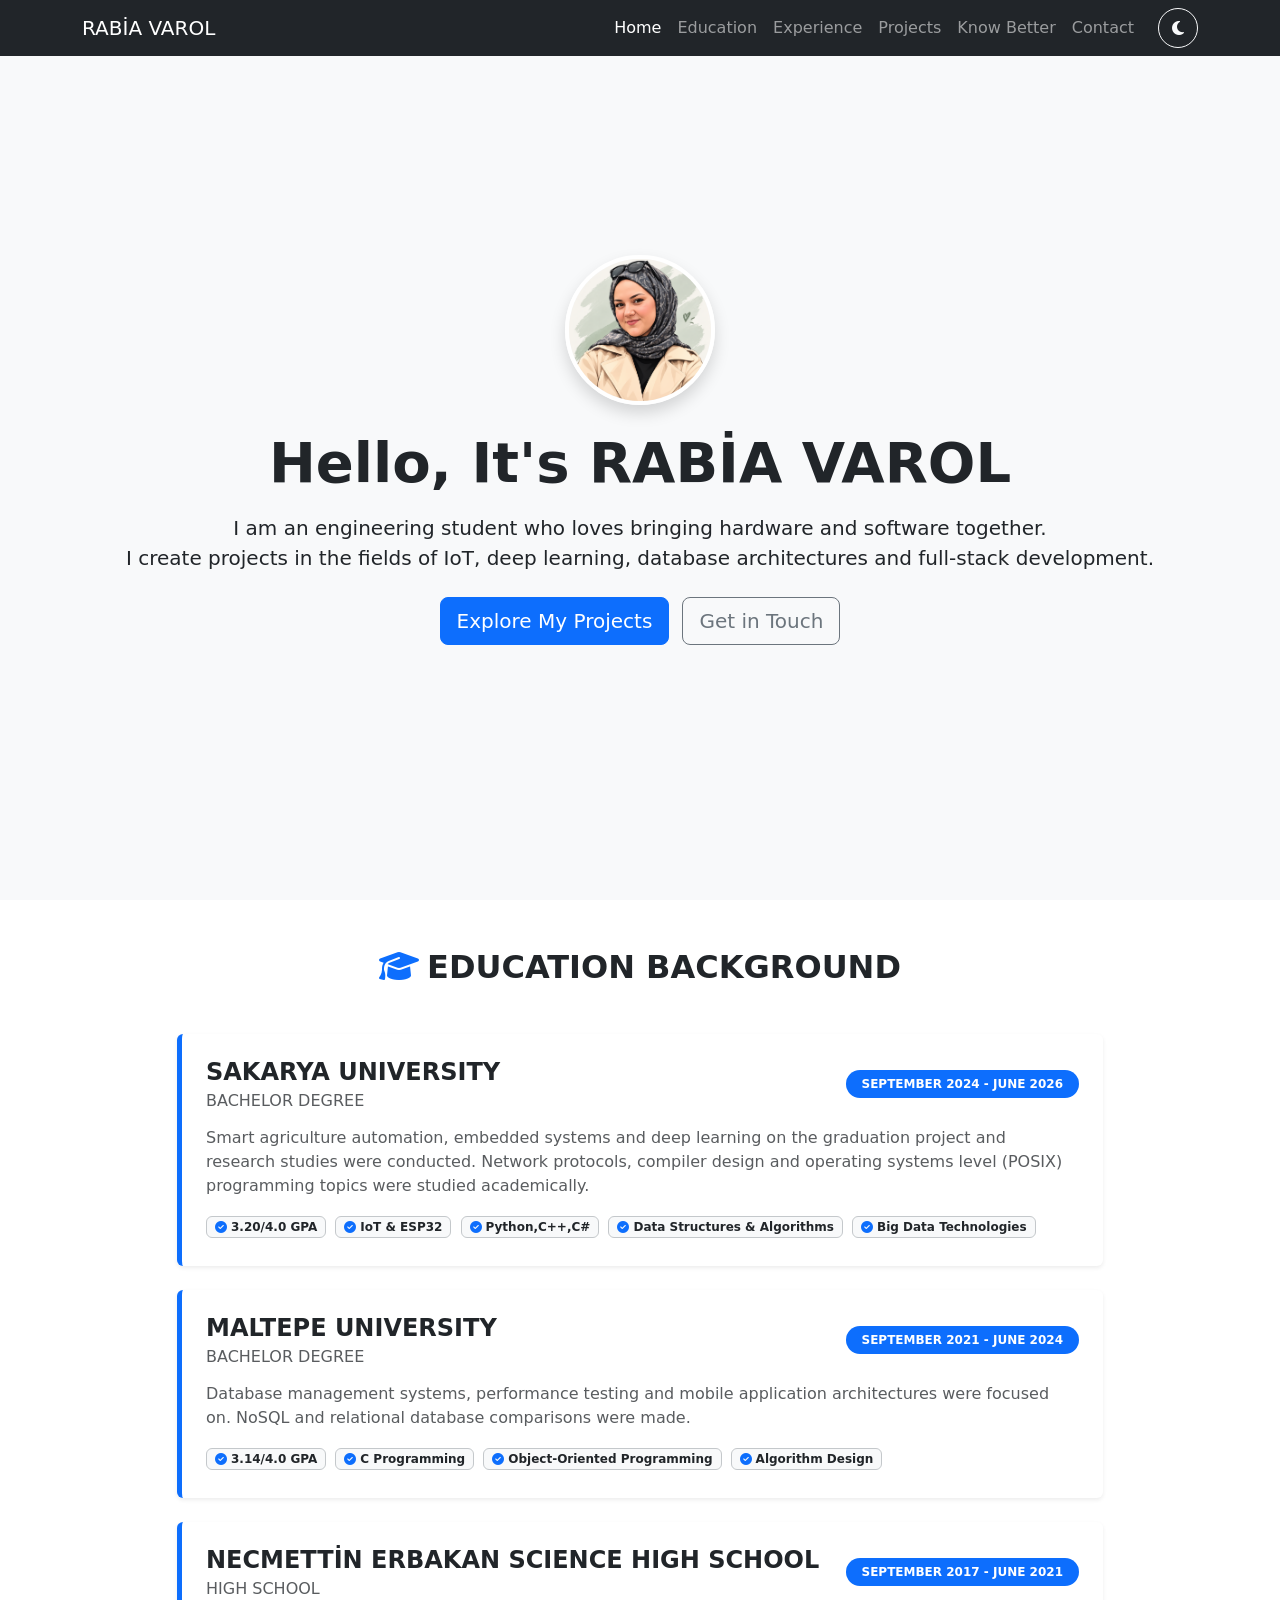
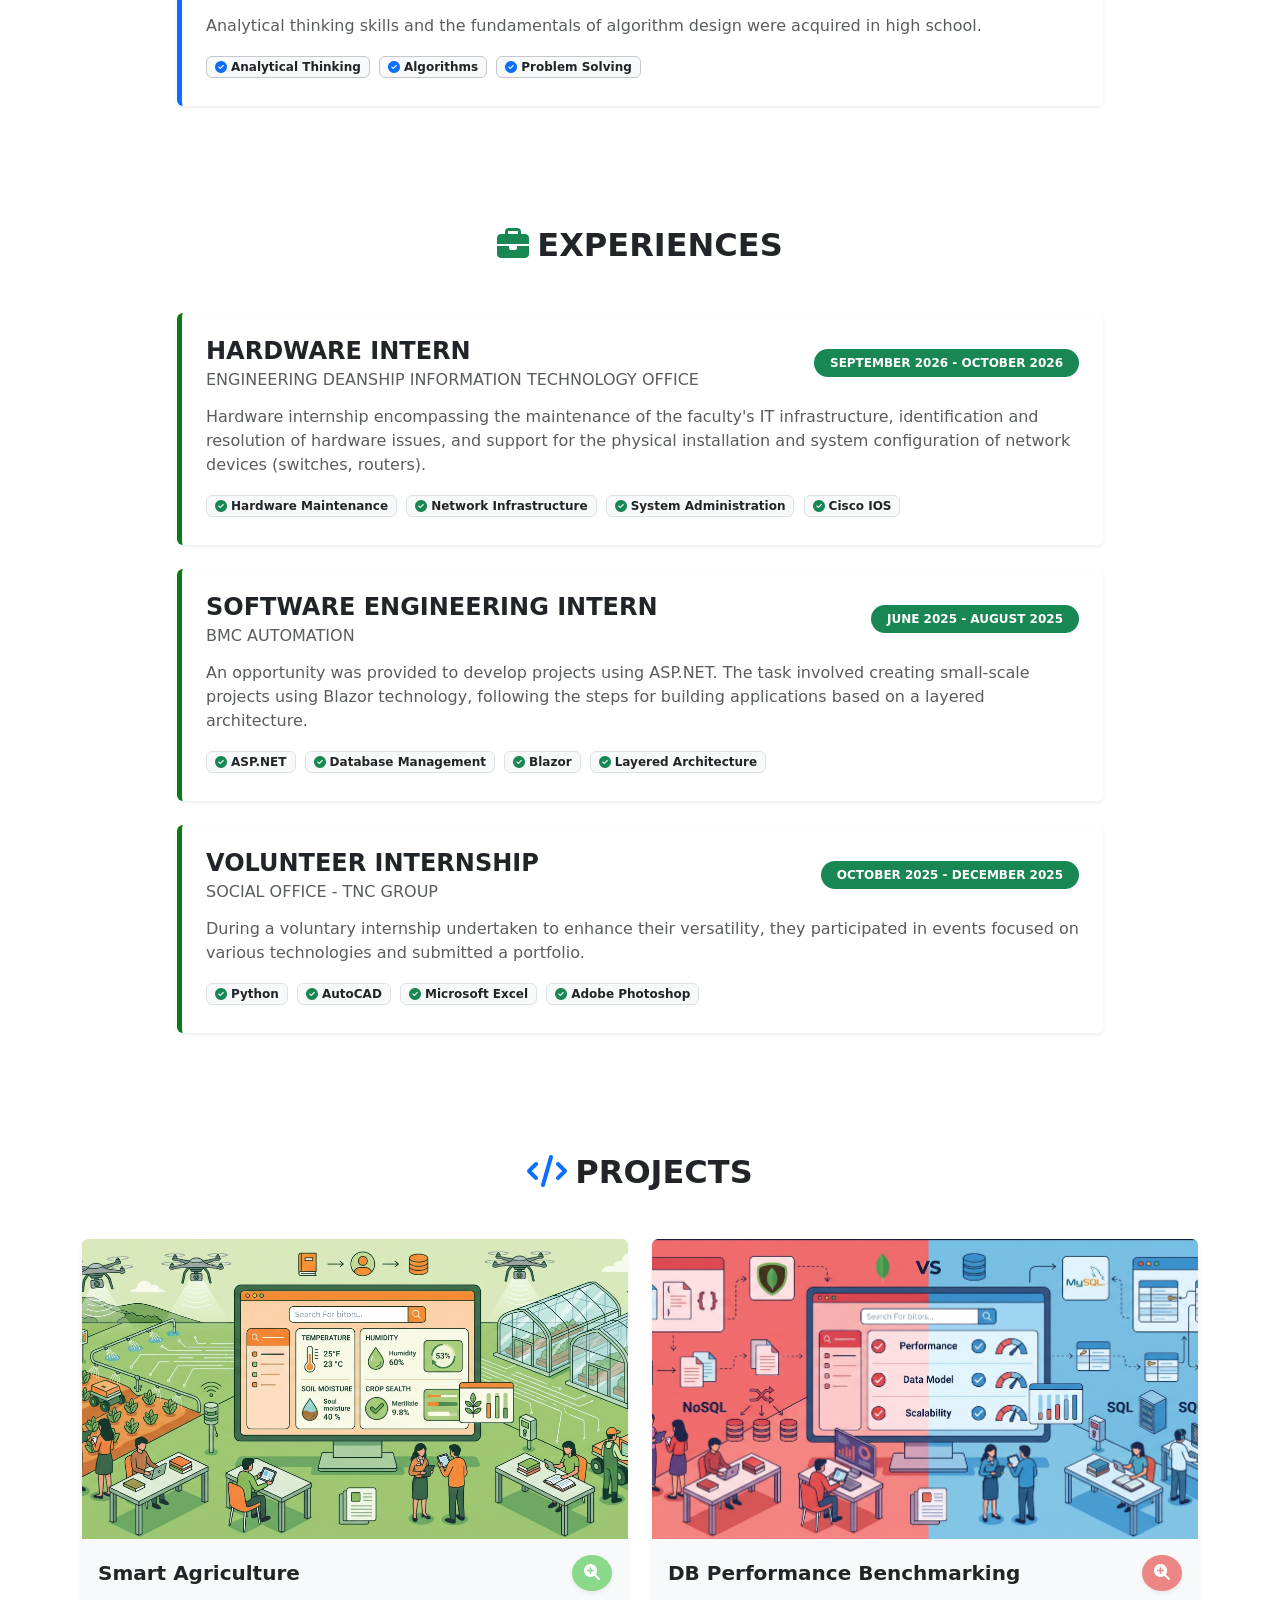
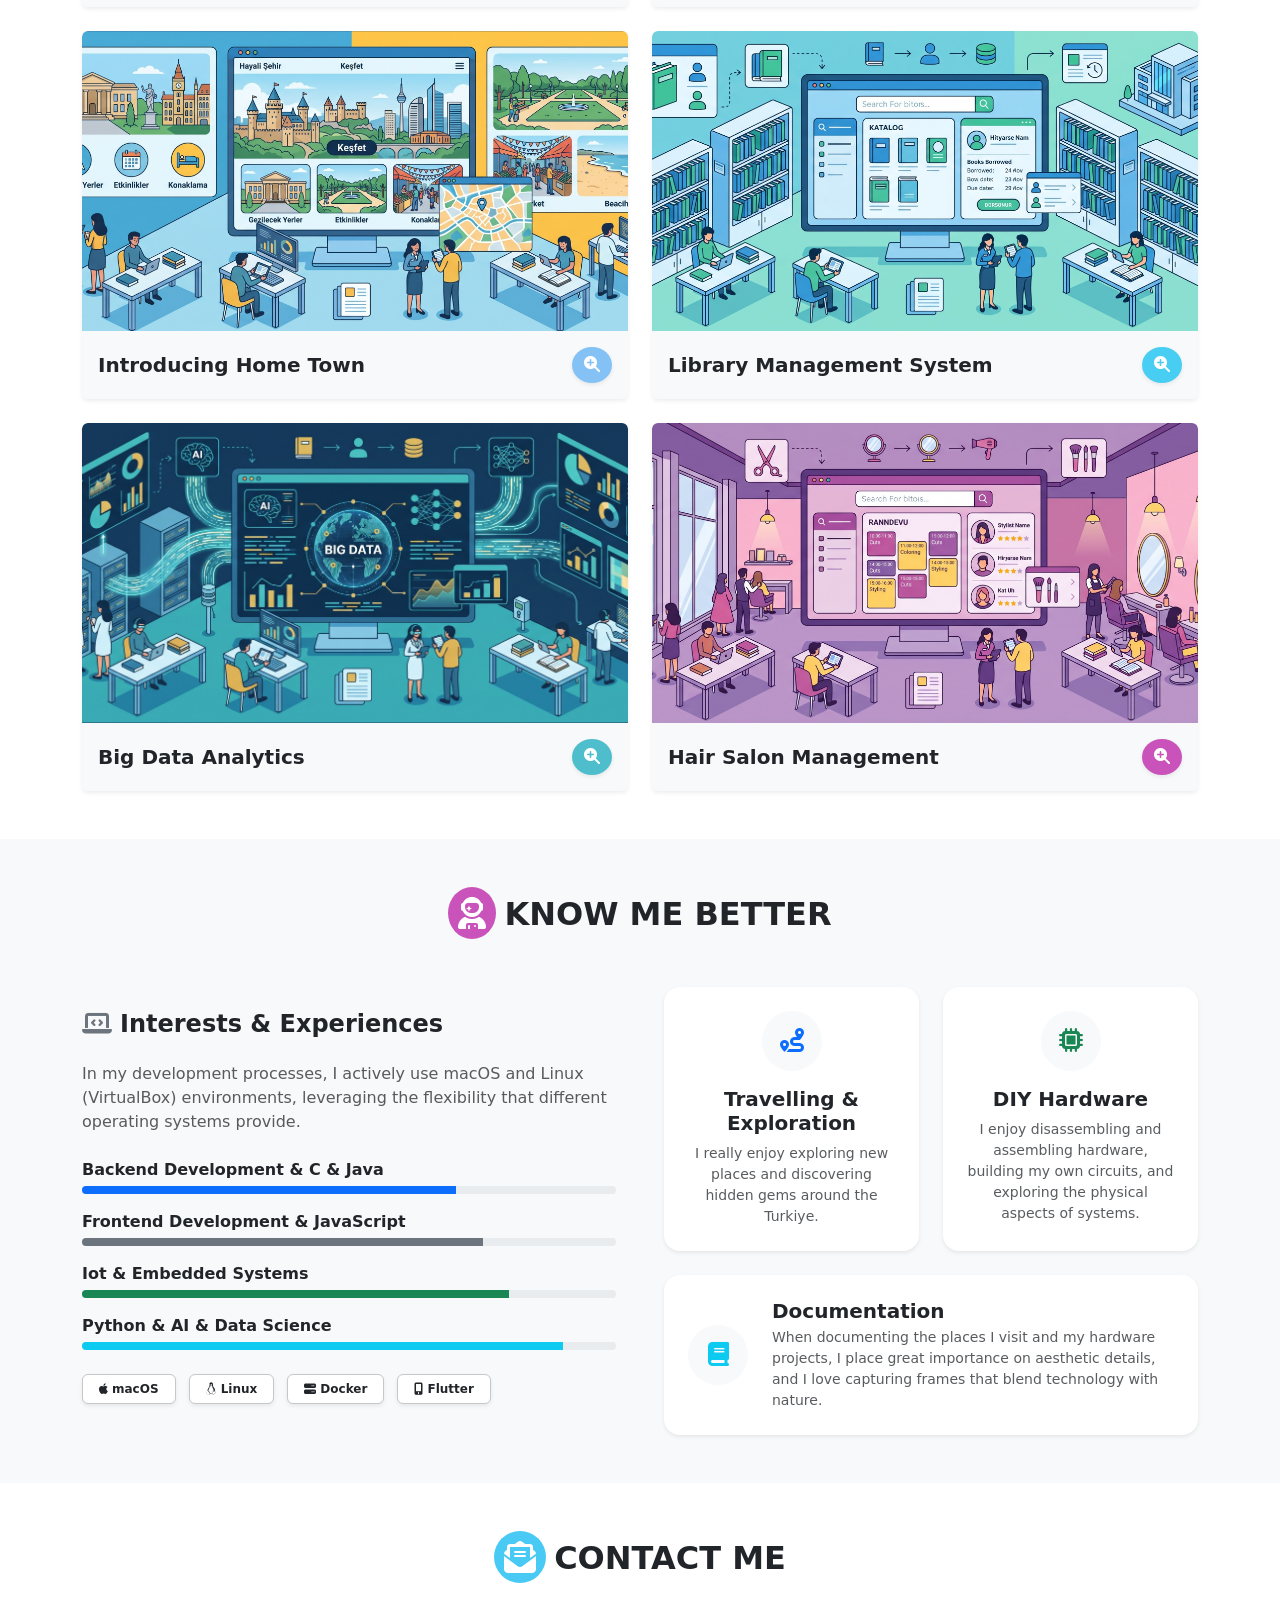
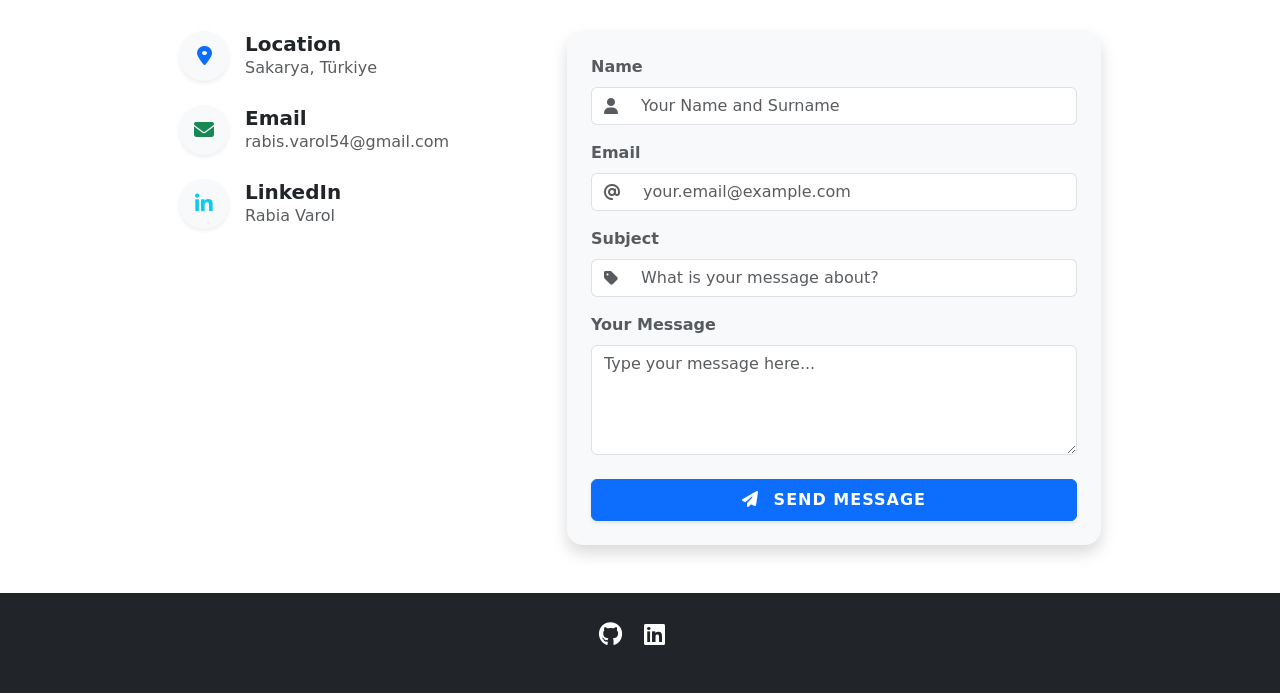
==== commit d3484c31: "light-dark theme added" ====
--- a/index.html
+++ b/index.html
@@ -16,7 +16,6 @@
             display: flex;
             align-items: center;
             justify-content: center;
-            background: linear-gradient(135deg, #eef1f5 0%, #c3cfe2 100%);
         }
         /*footer ayarı */
         body {
@@ -28,16 +27,18 @@
             flex: 1;
         }
     </style>
+
 </head>
+
 <body>
 
     <!-- NAVBAR -->
     <nav class="navbar navbar-expand-lg navbar-dark bg-dark fixed-top">
         <div class="container">
             <a class="navbar-brand" href="#">RABİA VAROL</a>
-            <button class="navbar-toggler" type="button" data-bs-toggle="collapse" data-bs-target="#navbarNav" aria-controls="navbarNav" aria-expanded="false" aria-label="Toggle navigation">
+    <button class="navbar-toggler" type="button" data-bs-toggle="collapse" data-bs-target="#navbarNav" aria-controls="navbarNav" aria-expanded="false" aria-label="Toggle navigation">
                 <span class="navbar-toggler-icon"></span>
-            </button>
+    </button>
             <div class="collapse navbar-collapse" id="navbarNav">
                 <ul class="navbar-ms-auto navbar-nav ms-auto">
                     <li class="nav-item"><a class="nav-link active" href="#home">Home</a></li>
@@ -47,34 +48,44 @@
                     <li class="nav-item"><a class="nav-link" href="#knowbetter">Know Better</a></li>
                     <li class="nav-item"><a class="nav-link" href="#contact">Contact</a></li>
                 </ul>
-            </div>
-        </div>
+    <button id="darkModeToggle" class="btn btn-outline-light ms-lg-3 mt-3 mt-lg-0 rounded-circle" style="width: 40px; height: 40px; display: flex; align-items: center; justify-content: center;">
+                    <i id="themeIcon" class="fas fa-moon"></i>
+    </button>
+            </div>
+
+            </div>
+        
     </nav>
 
     <!-- MAIN CONTENT-->
+    
     <main>
-        <!-- HERO SECTION -->
-        <section id="home" class="hero-section text-center">
+
+<!-- HERO -->       
+<section id="home" class="hero-section text-center bg-body-tertiary">
             <div class="container">
-<img src="images/profil.jpg" alt="Profil Fotoğrafı"
-  class="rounded-circle mb-4" width="150" height="150" style="object-fit: cover; 
-  border: 4px solid #fff; box-shadow: 0 4px 8px rgba(0,0,0,0.1);">
+                
+                <img src="images/profil.jpg" alt="Profil Fotoğrafı"
+                     class="rounded-circle mb-4 shadow" width="150" height="150" 
+                     style="object-fit: cover; border: 4px solid var(--bs-body-bg);">
+                
                 <h1 class="display-4 fw-bold">Hello, It's RABİA VAROL</h1>
                 <p class="lead mt-3">
-                    I am a engineering student who loves bringing hardware and software together. <br>
+                    I am an engineering student who loves bringing hardware and software together. <br>
                     I create projects in the fields of IoT, deep learning, database architectures and full-stack development.
                 </p>
                 <div class="mt-4">
-                    <a href="#projects" class="btn btn-outline-dark btn-lg me-2">Explore My Projects</a>
-                    <a href="#contact" class="btn btn-outline-dark btn-lg">Get in Touch</a>
-                </div>
-            </div>
-        </section>
+                
+        <a href="#projects" class="btn btn-primary btn-lg me-2">Explore My Projects</a>
+        <a href="#contact" class="btn btn-outline-secondary btn-lg">Get in Touch</a>
+                </div>
+            </div>
+</section>
+    
     </main>
 
-
-    <!-- EDUCATION -->
-<section id="education" class="py-5 bg-white">
+<!-- EDUCATION -->
+<section id="education" class="py-5 bg-body">
     <div class="container">
         
         <h2 class="text-center mb-5 fw-bold"><i class="fas fa-graduation-cap text-primary me-2"></i>EDUCATION BACKGROUND</h2>
@@ -88,22 +99,25 @@
                         <div class="d-flex justify-content-between align-items-md-center flex-column flex-md-row mb-3">
                             <div>
                                 <h4 class="card-title fw-bold mb-1">SAKARYA UNIVERSITY</h4>
-                                <h6 class="text-muted mb-0">BACHELOR DEGREE</h6>
+                                <!-- text-muted yerine text-body-secondary kullanıldı -->
+                                <h6 class="text-body-secondary mb-0">BACHELOR DEGREE</h6>
                             </div>
                             <div class="text-md-end mt-2 mt-md-0">
                                 <span class="badge bg-primary rounded-pill px-3 py-2">SEPTEMBER 2024 - JUNE 2026</span>
                             </div>
                         </div>
-                        <p class="card-text text-secondary">
+                        <!-- text-secondary yerine text-body-secondary kullanıldı -->
+                        <p class="card-text text-body-secondary">
                             Smart agriculture automation, embedded systems and deep learning on the graduation project and research studies were conducted. Network protocols, compiler design and operating systems level (POSIX) programming topics were studied academically.
                         </p>
                         <!-- QUALIFICATIONS -->
                         <div class="mt-3">
-                             <span class="badge bg-light text-dark border me-1 mb-1 px-2 py-1"><i class="fas fa-check-circle text-primary me-1"></i>3.20/4.0 GPA</span>
-                            <span class="badge bg-light text-dark border me-1 mb-1 px-2 py-1"><i class="fas fa-check-circle text-primary me-1"></i>IoT & ESP32</span>
-                            <span class="badge bg-light text-dark border me-1 mb-1 px-2 py-1"><i class="fas fa-check-circle text-primary me-1"></i>Python,C++,C#</span>
-                            <span class="badge bg-light text-dark border me-1 mb-1 px-2 py-1"><i class="fas fa-check-circle text-primary me-1"></i>Data Structures & Algorithms</span>
-                            <span class="badge bg-light text-dark border me-1 mb-1 px-2 py-1"><i class="fas fa-check-circle text-primary me-1"></i>Big Data Technologies</span>
+                            <!-- text-dark yerine text-body kullanıldı (Karanlık modda otomatik beyaz olur) -->
+                             <span class="badge bg-body-tertiary text-body border border-secondary-subtle me-1 mb-1 px-2 py-1"><i class="fas fa-check-circle text-primary me-1"></i>3.20/4.0 GPA</span>
+                            <span class="badge bg-body-tertiary text-body border border-secondary-subtle me-1 mb-1 px-2 py-1"><i class="fas fa-check-circle text-primary me-1"></i>IoT & ESP32</span>
+                            <span class="badge bg-body-tertiary text-body border border-secondary-subtle me-1 mb-1 px-2 py-1"><i class="fas fa-check-circle text-primary me-1"></i>Python,C++,C#</span>
+                            <span class="badge bg-body-tertiary text-body border border-secondary-subtle me-1 mb-1 px-2 py-1"><i class="fas fa-check-circle text-primary me-1"></i>Data Structures & Algorithms</span>
+                            <span class="badge bg-body-tertiary text-body border border-secondary-subtle me-1 mb-1 px-2 py-1"><i class="fas fa-check-circle text-primary me-1"></i>Big Data Technologies</span>
                         </div>
                     </div>
                 </div>
@@ -114,21 +128,21 @@
                         <div class="d-flex justify-content-between align-items-md-center flex-column flex-md-row mb-3">
                             <div>
                                 <h4 class="card-title fw-bold mb-1">MALTEPE UNIVERSITY</h4>
-                                <h6 class="text-muted mb-0">BACHELOR DEGREE</h6>
+                                <h6 class="text-body-secondary mb-0">BACHELOR DEGREE</h6>
                             </div>
                             <div class="text-md-end mt-2 mt-md-0">
                                 <span class="badge bg-primary rounded-pill px-3 py-2">SEPTEMBER 2021 - JUNE 2024</span>
                             </div>
                         </div>
-                        <p class="card-text text-secondary">
+                        <p class="card-text text-body-secondary">
                             Database management systems, performance testing and mobile application architectures were focused on. NoSQL and relational database comparisons were made.
                         </p>
                         <!-- QUALIFICATIONS -->
                         <div class="mt-3">
-                             <span class="badge bg-light text-dark border me-1 mb-1 px-2 py-1"><i class="fas fa-check-circle text-primary me-1"></i>3.14/4.0 GPA</span>
-                            <span class="badge bg-light text-dark border me-1 mb-1 px-2 py-1"><i class="fas fa-check-circle text-primary me-1"></i>C Programming</span>
-                            <span class="badge bg-light text-dark border me-1 mb-1 px-2 py-1"><i class="fas fa-check-circle text-primary me-1"></i>Object-Oriented Programming</span>
-                            <span class="badge bg-light text-dark border me-1 mb-1 px-2 py-1"><i class="fas fa-check-circle text-primary me-1"></i>Algorithm Design</span>
+                             <span class="badge bg-body-tertiary text-body border border-secondary-subtle me-1 mb-1 px-2 py-1"><i class="fas fa-check-circle text-primary me-1"></i>3.14/4.0 GPA</span>
+                            <span class="badge bg-body-tertiary text-body border border-secondary-subtle me-1 mb-1 px-2 py-1"><i class="fas fa-check-circle text-primary me-1"></i>C Programming</span>
+                            <span class="badge bg-body-tertiary text-body border border-secondary-subtle me-1 mb-1 px-2 py-1"><i class="fas fa-check-circle text-primary me-1"></i>Object-Oriented Programming</span>
+                            <span class="badge bg-body-tertiary text-body border border-secondary-subtle me-1 mb-1 px-2 py-1"><i class="fas fa-check-circle text-primary me-1"></i>Algorithm Design</span>
                         </div>
                     </div>
                 </div>
@@ -139,20 +153,20 @@
                         <div class="d-flex justify-content-between align-items-md-center flex-column flex-md-row mb-3">
                             <div>
                                 <h4 class="card-title fw-bold mb-1">NECMETTİN ERBAKAN SCIENCE HIGH SCHOOL</h4>
-                                <h6 class="text-muted mb-0">HIGH SCHOOL</h6>
+                                <h6 class="text-body-secondary mb-0">HIGH SCHOOL</h6>
                             </div>
                             <div class="text-md-end mt-2 mt-md-0">
                                 <span class="badge bg-primary rounded-pill px-3 py-2">SEPTEMBER 2017 - JUNE 2021</span>
                             </div>
                         </div>
-                        <p class="card-text text-secondary">
+                        <p class="card-text text-body-secondary">
                             Analytical thinking skills and the fundamentals of algorithm design were acquired in high school.
                         </p>
                         <!-- QUALIFICATIONS -->
                         <div class="mt-3">
-                            <span class="badge bg-light text-dark border me-1 mb-1 px-2 py-1"><i class="fas fa-check-circle text-primary me-1"></i>Analytical Thinking</span>
-                            <span class="badge bg-light text-dark border me-1 mb-1 px-2 py-1"><i class="fas fa-check-circle text-primary me-1"></i>Algorithms</span>
-                            <span class="badge bg-light text-dark border me-1 mb-1 px-2 py-1"><i class="fas fa-check-circle text-primary me-1"></i>Problem Solving</span>
+                            <span class="badge bg-body-tertiary text-body border border-secondary-subtle me-1 mb-1 px-2 py-1"><i class="fas fa-check-circle text-primary me-1"></i>Analytical Thinking</span>
+                            <span class="badge bg-body-tertiary text-body border border-secondary-subtle me-1 mb-1 px-2 py-1"><i class="fas fa-check-circle text-primary me-1"></i>Algorithms</span>
+                            <span class="badge bg-body-tertiary text-body border border-secondary-subtle me-1 mb-1 px-2 py-1"><i class="fas fa-check-circle text-primary me-1"></i>Problem Solving</span>
                         </div>
                     </div>
                 </div>
@@ -175,8 +189,7 @@
 </style>
 
 <!--EXPERIENCE-->
-
-<section id="experience" class="py-5" style="background-color: #f8f9fa;">
+<section id="experience" class="py-5" bg-body-tertiary>
     <div class="container">
 
         <h2 class="text-center mb-5 fw-bold"><i class="fas fa-briefcase text-success me-2"></i>EXPERIENCES</h2>
@@ -190,21 +203,21 @@
                         <div class="d-flex justify-content-between align-items-md-center flex-column flex-md-row mb-3">
                             <div>
                                 <h4 class="card-title fw-bold mb-1">HARDWARE INTERN</h4>
-                                <h6 class="text-muted mb-0">ENGINEERING DEANSHIP INFORMATION TECHNOLOGY OFFICE</h6>
+                                <h6 class="text-body-secondary mb-0">ENGINEERING DEANSHIP INFORMATION TECHNOLOGY OFFICE</h6>
                             </div>
                             <div class="text-md-end mt-2 mt-md-0">
                                 <span class="badge bg-success rounded-pill px-3 py-2">SEPTEMBER 2026 - OCTOBER 2026</span>
                             </div>
                         </div>
-                        <p class="card-text text-secondary">
+                        <p class="card-text text-body-secondary">
                              Hardware internship encompassing the maintenance of the faculty's IT infrastructure, identification and resolution of hardware issues, and support for the physical installation and system configuration of network devices (switches, routers).
                         </p>
                         <!-- QUALIFICATIONS -->
                         <div class="mt-3">
-                            <span class="badge bg-light text-dark border me-1 mb-1 px-2 py-1"><i class="fas fa-check-circle text-success me-1"></i>Hardware Maintenance</span>
-                            <span class="badge bg-light text-dark border me-1 mb-1 px-2 py-1"><i class="fas fa-check-circle text-success me-1"></i>Network Infrastructure</span>
-                            <span class="badge bg-light text-dark border me-1 mb-1 px-2 py-1"><i class="fas fa-check-circle text-success me-1"></i>System Administration</span>
-                            <span class="badge bg-light text-dark border me-1 mb-1 px-2 py-1"><i class="fas fa-check-circle text-success me-1"></i>Cisco IOS</span>
+                            <span class="badge bg-body-tertiary text-body border me-1 mb-1 px-2 py-1"><i class="fas fa-check-circle text-success me-1"></i>Hardware Maintenance</span>
+                            <span class="badge bg-body-tertiary text-body border me-1 mb-1 px-2 py-1"><i class="fas fa-check-circle text-success me-1"></i>Network Infrastructure</span>
+                            <span class="badge bg-body-tertiary text-body border me-1 mb-1 px-2 py-1"><i class="fas fa-check-circle text-success me-1"></i>System Administration</span>
+                            <span class="badge bg-body-tertiary text-body border me-1 mb-1 px-2 py-1"><i class="fas fa-check-circle text-success me-1"></i>Cisco IOS</span>
                         </div>
                     </div>
                 </div>
@@ -215,20 +228,20 @@
                         <div class="d-flex justify-content-between align-items-md-center flex-column flex-md-row mb-3">
                             <div>
                                 <h4 class="card-title fw-bold mb-1">SOFTWARE ENGINEERING INTERN</h4>
-                                <h6 class="text-muted mb-0">BMC AUTOMATION</h6>
+                                <h6 class="text-body-secondary mb-0">BMC AUTOMATION</h6>
                             </div>
                             <div class="text-md-end mt-2 mt-md-0">
                                 <span class="badge bg-success rounded-pill px-3 py-2">JUNE 2025 - AUGUST 2025</span>
                             </div>
                         </div>
-                        <p class="card-text text-secondary">
+                        <p class="card-text text-body-secondary">
                          An opportunity was provided to develop projects using ASP.NET. The task involved creating small-scale projects using Blazor technology, following the steps for building applications based on a layered architecture.                        </p>
                         <!-- QUALIFICATIONS -->
                         <div class="mt-3">
-                            <span class="badge bg-light text-dark border me-1 mb-1 px-2 py-1"><i class="fas fa-check-circle text-success me-1"></i>ASP.NET</span>
-                            <span class="badge bg-light text-dark border me-1 mb-1 px-2 py-1"><i class="fas fa-check-circle text-success me-1"></i>Database Management</span>
-                            <span class="badge bg-light text-dark border me-1 mb-1 px-2 py-1"><i class="fas fa-check-circle text-success me-1"></i>Blazor</span>
-                            <span class="badge bg-light text-dark border me-1 mb-1 px-2 py-1"><i class="fas fa-check-circle text-success me-1"></i>Layered Architecture</span>
+                            <span class="badge bg-body-tertiary text-body border me-1 mb-1 px-2 py-1"><i class="fas fa-check-circle text-success me-1"></i>ASP.NET</span>
+                            <span class="badge bg-body-tertiary text-body border me-1 mb-1 px-2 py-1"><i class="fas fa-check-circle text-success me-1"></i>Database Management</span>
+                            <span class="badge bg-body-tertiary text-body border me-1 mb-1 px-2 py-1"><i class="fas fa-check-circle text-success me-1"></i>Blazor</span>
+                            <span class="badge bg-body-tertiary text-body border me-1 mb-1 px-2 py-1"><i class="fas fa-check-circle text-success me-1"></i>Layered Architecture</span>
                         </div>
                     </div>
                 </div>
@@ -239,20 +252,20 @@
                         <div class="d-flex justify-content-between align-items-md-center flex-column flex-md-row mb-3">
                             <div>
                                 <h4 class="card-title fw-bold mb-1">VOLUNTEER INTERNSHIP</h4>
-                                <h6 class="text-muted mb-0">SOCIAL OFFICE - TNC GROUP</h6>
+                                <h6 class="text-body-secondary mb-0">SOCIAL OFFICE - TNC GROUP</h6>
                             </div>
                             <div class="text-md-end mt-2 mt-md-0">
                                 <span class="badge bg-success rounded-pill px-3 py-2">OCTOBER 2025 - DECEMBER 2025</span>
                             </div>
                         </div>
-                        <p class="card-text text-secondary">
+                        <p class="card-text text-body-secondary">
                         During a voluntary internship undertaken to enhance their versatility, they participated in events focused on various technologies and submitted a portfolio.                        </p>
                         <!-- QUALIFICATIONS -->
                         <div class="mt-3">
-                            <span class="badge bg-light text-dark border me-1 mb-1 px-2 py-1"><i class="fas fa-check-circle text-success me-1"></i>Python</span>
-                            <span class="badge bg-light text-dark border me-1 mb-1 px-2 py-1"><i class="fas fa-check-circle text-success me-1"></i>AutoCAD</span>
-                            <span class="badge bg-light text-dark border me-1 mb-1 px-2 py-1"><i class="fas fa-check-circle text-success me-1"></i>Microsoft Excel</span>
-                            <span class="badge bg-light text-dark border me-1 mb-1 px-2 py-1"><i class="fas fa-check-circle text-success me-1"></i>Adobe Photoshop</span>
+                            <span class="badge bg-body-tertiary text-body border me-1 mb-1 px-2 py-1"><i class="fas fa-check-circle text-success me-1"></i>Python</span>
+                            <span class="badge bg-body-tertiary text-body border me-1 mb-1 px-2 py-1"><i class="fas fa-check-circle text-success me-1"></i>AutoCAD</span>
+                            <span class="badge bg-body-tertiary text-body border me-1 mb-1 px-2 py-1"><i class="fas fa-check-circle text-success me-1"></i>Microsoft Excel</span>
+                            <span class="badge bg-body-tertiary text-body border me-1 mb-1 px-2 py-1"><i class="fas fa-check-circle text-success me-1"></i>Adobe Photoshop</span>
                         </div>
                     </div>
                 </div>
@@ -261,6 +274,7 @@
         </div>
     </div>
 </section>
+
 <style>
     /* Eğitim kartları hover animasyonu */
 .experience-card {
@@ -274,10 +288,11 @@
 </style>
 
 <!-- PROJECTS -->
-<section id="projects" class="py-5 bg-white">
+<section id="projects" class="py-5 bg-body">
     <div class="container">
 
-        <h2 class="text-center mb-5 fw-bold"><i class="fas fa-code text-secondary me-2"></i>PROJECTS</h2>
+       
+        <h2 class="text-center mb-5 fw-bold"><i class="fas fa-code text-primary me-2"></i>PROJECTS</h2>
 
         <div class="row g-4 justify-content-center">
             
@@ -285,10 +300,12 @@
             <div class="col-md-6">
                 <div class="card border-0 shadow-sm project-card overflow-hidden">
                     <img src="images/smartagricultre.jpg" class="card-img-top" alt="Smart Agriculture" style="height: 300px; object-fit: cover;">
-                    <div class="card-body d-flex justify-content-between align-items-center bg-light">
-                        <h5 class="card-title fw-bold mb-0">Smart Agriculture</h5>
+                    <!-- bg-light yerine bg-body-tertiary eklendi -->
+                    <div class="card-body d-flex justify-content-between align-items-center bg-body-tertiary">
+                        <h5 class="card-title fw-bold text-body mb-0">Smart Agriculture</h5>
                         
-                        <button class="btn txt-white rounded-circle shadow-sm" style="background-color: #8ad889; border: none;"data-bs-toggle="modal" data-bs-target="#modalProject1" title="Show Details">
+                        <!-- txt-white yazım yanlışı text-white olarak düzeltildi -->
+                        <button class="btn text-white rounded-circle shadow-sm" style="background-color: #8ad889; border: none;" data-bs-toggle="modal" data-bs-target="#modalProject1" title="Show Details">
                             <i class="fas fa-search-plus"></i>
                         </button>
                     </div>
@@ -299,9 +316,9 @@
             <div class="col-md-6">
                 <div class="card border-0 shadow-sm project-card overflow-hidden">
                     <img src="images/mysqlmongdb.jpg" class="card-img-top" alt="Database Benchmark" style="height: 300px; object-fit: cover;">
-                    <div class="card-body d-flex justify-content-between align-items-center bg-light">
-                        <h5 class="card-title fw-bold mb-0">DB Performance Benchmarking</h5>
-                        <button class="btn txt-white rounded-circle shadow-sm" style="background-color: #ec8684; border: none;" data-bs-toggle="modal" data-bs-target="#modalProject2">
+                    <div class="card-body d-flex justify-content-between align-items-center bg-body-tertiary">
+                        <h5 class="card-title fw-bold text-body mb-0">DB Performance Benchmarking</h5>
+                        <button class="btn text-white rounded-circle shadow-sm" style="background-color: #ec8684; border: none;" data-bs-toggle="modal" data-bs-target="#modalProject2">
                             <i class="fas fa-search-plus"></i>
                         </button>
                     </div>
@@ -312,9 +329,9 @@
             <div class="col-md-6">
                 <div class="card border-0 shadow-sm project-card overflow-hidden">
                     <img src="images/sakarya.jpg" class="card-img-top" alt="POSIX Systems" style="height: 300px; object-fit: cover;">
-                    <div class="card-body d-flex justify-content-between align-items-center bg-light">
-                        <h5 class="card-title fw-bold mb-0">Introducing Home Town</h5>
-                        <button class="btn txt-white rounded-circle shadow-sm" style="background-color: #84c2f6; border: none;" data-bs-toggle="modal" data-bs-target="#modalProject3">
+                    <div class="card-body d-flex justify-content-between align-items-center bg-body-tertiary">
+                        <h5 class="card-title fw-bold text-body mb-0">Introducing Home Town</h5>
+                        <button class="btn text-white rounded-circle shadow-sm" style="background-color: #84c2f6; border: none;" data-bs-toggle="modal" data-bs-target="#modalProject3">
                             <i class="fas fa-search-plus"></i>
                         </button>
                     </div>
@@ -325,9 +342,9 @@
             <div class="col-md-6">
                 <div class="card border-0 shadow-sm project-card overflow-hidden">
                     <img src="images/librarye.jpg" class="card-img-top" alt="Network Config" style="height: 300px; object-fit: cover;">
-                    <div class="card-body d-flex justify-content-between align-items-center bg-light">
-                        <h5 class="card-title fw-bold mb-0">Library Management System</h5>
-                        <button class="btn txt-white rounded-circle shadow-sm" style="background-color: #49cef3; border: none;" data-bs-toggle="modal" data-bs-target="#modalProject4">
+                    <div class="card-body d-flex justify-content-between align-items-center bg-body-tertiary">
+                        <h5 class="card-title fw-bold text-body mb-0">Library Management System</h5>
+                        <button class="btn text-white rounded-circle shadow-sm" style="background-color: #49cef3; border: none;" data-bs-toggle="modal" data-bs-target="#modalProject4">
                             <i class="fas fa-search-plus"></i>
                         </button>
                     </div>
@@ -337,12 +354,10 @@
               <!-- Proje 5 -->
             <div class="col-md-6">
                 <div class="card border-0 shadow-sm project-card overflow-hidden">
-                    <!-- Proje Görseli (Buraya kendi görsel linklerini ekleyebilirsin) -->
                     <img src="images/bigdata.jpg" class="card-img-top" alt="Big Data Analytics" style="height: 300px; object-fit: cover;">
-                    <div class="card-body d-flex justify-content-between align-items-center bg-light">
-                        <h5 class="card-title fw-bold mb-0">Big Data Analytics</h5>
-                    
-                        <button class="btn txt-white rounded-circle shadow-sm" style="background-color: #4ebecd; border: none;" data-bs-toggle="modal" data-bs-target="#modalProject5" title="Detayları Gör">
+                    <div class="card-body d-flex justify-content-between align-items-center bg-body-tertiary">
+                        <h5 class="card-title fw-bold text-body mb-0">Big Data Analytics</h5>
+                        <button class="btn text-white rounded-circle shadow-sm" style="background-color: #4ebecd; border: none;" data-bs-toggle="modal" data-bs-target="#modalProject5" title="Detayları Gör">
                             <i class="fas fa-search-plus"></i>
                         </button>
                     </div>
@@ -352,18 +367,15 @@
               <!-- Proje 6 -->
             <div class="col-md-6">
                 <div class="card border-0 shadow-sm project-card overflow-hidden">
-                    
                     <img src="images/kuaffor.jpg" class="card-img-top" alt="Hair Salon Management" style="height: 300px; object-fit: cover;">
-                    <div class="card-body d-flex justify-content-between align-items-center bg-light">
-                        <h5 class="card-title fw-bold mb-0">Hair Salon Management</h5>
-                    
-                        <button class="btn txt-white rounded-circle shadow-sm" style="background-color: #c953ba; border: none;" data-bs-toggle="modal" data-bs-target="#modalProject6" title="Detayları Gör">
+                    <div class="card-body d-flex justify-content-between align-items-center bg-body-tertiary">
+                        <h5 class="card-title fw-bold text-body mb-0">Hair Salon Management</h5>
+                        <button class="btn text-white rounded-circle shadow-sm" style="background-color: #c953ba; border: none;" data-bs-toggle="modal" data-bs-target="#modalProject6" title="Detayları Gör">
                             <i class="fas fa-search-plus"></i>
                         </button>
                     </div>
                 </div>
             </div>
-
 
         </div>
     </div>
@@ -374,7 +386,7 @@
     transition: transform 0.4s ease;
 }
 .project-card:hover img {
-    transform: scale(1.05); /* Üzerine gelince resim hafifçe büyür */
+    transform: scale(1.05); 
 }
 .project-card {
     transition: box-shadow 0.3s ease;
@@ -385,29 +397,27 @@
 </style>
 
 
-
 <!-- KNOW BETTER-->
-
-<!-- KNOW BETTER / HOBBIES SECTION -->
-<section id="knowbetter" class="py-5" style="background-color: #f8f9fa;">
+<section id="knowbetter" class="py-5 bg-body-tertiary">
     <div class="container">
         
-
         <h2 class="text-center mb-5 fw-bold"><i class="fas fa-user-astronaut text-white me-2" style="background-color: #c953ba; padding: 10px; border-radius: 50%;"></i>KNOW ME BETTER</h2>
-
         <div class="row g-5 align-items-center">
             
             <!-- Left Column: Technical Skills and Work Environment -->
             <div class="col-lg-6">
-                <h4 class="fw-bold mb-4"><i class="fas fa-laptop-code text-secondary me-2"></i>Interests & Experiences</h4>
-                <p class="text-secondary mb-4">
+                <!-- Başlığa text-body eklendi -->
+                <h4 class="fw-bold mb-4 text-body"><i class="fas fa-laptop-code text-secondary me-2"></i>Interests & Experiences</h4>
+                <!-- text-secondary, text-body-secondary yapıldı -->
+                <p class="text-body-secondary mb-4">
                     In my development processes, I actively use macOS and Linux (VirtualBox) environments, leveraging the flexibility that different operating systems provide. 
                 </p>
 
                 <!-- Skills Bars -->
                 <div class="mb-3">
                     <div class="d-flex justify-content-between mb-1">
-                        <span class="fw-bold text-dark">Backend Development & C & Java</span>
+                        <!-- text-dark, text-body yapıldı -->
+                        <span class="fw-bold text-body">Backend Development & C & Java</span>
                         <span class="text-muted"></span>
                     </div>
                     <div class="progress" style="height: 8px;">
@@ -415,9 +425,9 @@
                     </div>
                 </div>
                 
-                      <div class="mb-3">
+                <div class="mb-3">
                     <div class="d-flex justify-content-between mb-1">
-                        <span class="fw-bold text-dark">Frontend Development & JavaScript</span>
+                        <span class="fw-bold text-body">Frontend Development & JavaScript</span>
                         <span class="text-muted"></span>
                     </div>
                     <div class="progress" style="height: 8px;">
@@ -427,7 +437,7 @@
 
                 <div class="mb-3">
                     <div class="d-flex justify-content-between mb-1">
-                        <span class="fw-bold text-dark">Iot & Embedded Systems</span>
+                        <span class="fw-bold text-body">Iot & Embedded Systems</span>
                         <span class="text-muted"></span>
                     </div>
                     <div class="progress" style="height: 8px;">
@@ -437,20 +447,20 @@
 
                 <div class="mb-4">
                     <div class="d-flex justify-content-between mb-1">
-                        <span class="fw-bold text-dark">Python & AI & Data Science</span>
+                        <span class="fw-bold text-body">Python & AI & Data Science</span>
                         <span class="text-muted"></span>
                     </div>
                     <div class="progress" style="height: 8px;">
                         <div class="progress-bar bg-info" role="progressbar" style="width: 90%" aria-valuenow="90" aria-valuemin="0" aria-valuemax="100"></div>
                     </div>
                 </div>
-
-                
+                
+                <!-- Alt etiketler uyumlu hale getirildi -->
                 <div class="mt-4">
-                    <span class="badge bg-white text-dark border shadow-sm px-3 py-2 me-2 mb-2"><i class="fab fa-apple me-1"></i>macOS</span>
-                    <span class="badge bg-white text-dark border shadow-sm px-3 py-2 me-2 mb-2"><i class="fab fa-linux me-1"></i>Linux</span>
-                    <span class="badge bg-white text-dark border shadow-sm px-3 py-2 me-2 mb-2"><i class="fas fa-server me-1"></i>Docker</span>
-                    <span class="badge bg-white text-dark border shadow-sm px-3 py-2 me-2 mb-2"><i class="fas fa-mobile-alt me-1"></i>Flutter</span>
+                    <span class="badge bg-body text-body border border-secondary-subtle shadow-sm px-3 py-2 me-2 mb-2"><i class="fab fa-apple me-1"></i>macOS</span>
+                    <span class="badge bg-body text-body border border-secondary-subtle shadow-sm px-3 py-2 me-2 mb-2"><i class="fab fa-linux me-1"></i>Linux</span>
+                    <span class="badge bg-body text-body border border-secondary-subtle shadow-sm px-3 py-2 me-2 mb-2"><i class="fas fa-server me-1"></i>Docker</span>
+                    <span class="badge bg-body text-body border border-secondary-subtle shadow-sm px-3 py-2 me-2 mb-2"><i class="fas fa-mobile-alt me-1"></i>Flutter</span>
                 </div>
             </div>
 
@@ -458,37 +468,37 @@
             <div class="col-lg-6">
                 <div class="row g-4">
                     
-                    <!--  -->
+                    <!-- Hobi 1 -->
                     <div class="col-md-6">
-                        <div class="card hobi-card border-0 shadow-sm text-center p-4 h-100 bg-white rounded-4">
-                            <div class="icon-circle bg-light text-primary mx-auto mb-3" style="width: 60px; height: 60px; line-height: 60px; border-radius: 50%; font-size: 24px;">
+                        <div class="card hobi-card border-0 shadow-sm text-center p-4 h-100 bg-body rounded-4">
+                            <div class="icon-circle bg-body-tertiary text-primary mx-auto mb-3" style="width: 60px; height: 60px; line-height: 60px; border-radius: 50%; font-size: 24px;">
                                 <i class="fas fa-route"></i>
                             </div>
-                            <h5 class="fw-bold">Travelling & Exploration</h5>
-                            <p class="text-secondary small mb-0">I really enjoy exploring new places and discovering hidden gems around the Turkiye.</p>
-                        </div>
-                    </div>
-
-                    <!--  -->
+                            <h5 class="fw-bold text-body">Travelling & Exploration</h5>
+                            <p class="text-body-secondary small mb-0">I really enjoy exploring new places and discovering hidden gems around the Turkiye.</p>
+                        </div>
+                    </div>
+
+                    <!-- Hobi 2 -->
                     <div class="col-md-6">
-                        <div class="card hobi-card border-0 shadow-sm text-center p-4 h-100 bg-white rounded-4">
-                            <div class="icon-circle bg-light text-success mx-auto mb-3" style="width: 60px; height: 60px; line-height: 60px; border-radius: 50%; font-size: 24px;">
+                        <div class="card hobi-card border-0 shadow-sm text-center p-4 h-100 bg-body rounded-4">
+                            <div class="icon-circle bg-body-tertiary text-success mx-auto mb-3" style="width: 60px; height: 60px; line-height: 60px; border-radius: 50%; font-size: 24px;">
                                 <i class="fas fa-microchip"></i>
                             </div>
-                            <h5 class="fw-bold">DIY Hardware</h5>
-                            <p class="text-secondary small mb-0">I enjoy disassembling and assembling hardware, building my own circuits, and exploring the physical aspects of systems.</p>
-                        </div>
-                    </div>
-
-                    <!--  -->
+                            <h5 class="fw-bold text-body">DIY Hardware</h5>
+                            <p class="text-body-secondary small mb-0">I enjoy disassembling and assembling hardware, building my own circuits, and exploring the physical aspects of systems.</p>
+                        </div>
+                    </div>
+
+                    <!-- Hobi 3 -->
                     <div class="col-md-12">
-                        <div class="card hobi-card border-0 shadow-sm p-4 bg-white rounded-4 d-flex flex-row align-items-center">
-                            <div class="icon-circle bg-light text-info me-4" style="width: 60px; height: 60px; line-height: 60px; border-radius: 50%; font-size: 24px; text-align: center; flex-shrink: 0;">
+                        <div class="card hobi-card border-0 shadow-sm p-4 bg-body rounded-4 d-flex flex-row align-items-center">
+                            <div class="icon-circle bg-body-tertiary text-info me-4" style="width: 60px; height: 60px; line-height: 60px; border-radius: 50%; font-size: 24px; text-align: center; flex-shrink: 0;">
                                 <i class="fas fa-book"></i>
                             </div>
                             <div>
-                                <h5 class="fw-bold mb-1">Documentation</h5>
-                                <p class="text-secondary small mb-0">When documenting the places I visit and my hardware projects, I place great importance on aesthetic details, and I love capturing frames that blend technology with nature.</p>
+                                <h5 class="fw-bold text-body mb-1">Documentation</h5>
+                                <p class="text-body-secondary small mb-0">When documenting the places I visit and my hardware projects, I place great importance on aesthetic details, and I love capturing frames that blend technology with nature.</p>
                             </div>
                         </div>
                     </div>
@@ -499,29 +509,11 @@
         </div>
     </div>
 </section>
-<style>
-.hobi-card {
-    transition: all 0.3s ease-in-out;
-}
-.hobi-card:hover {
-    transform: translateY(-8px);
-    box-shadow: 0 15px 25px rgba(0,0,0,0.1) !important;
-}
-/* İkonların üzerine gelince arka plan rengi değişimi */
-.hobi-card:hover .icon-circle {
-    background-color: #0d6efd !important;
-    color: #fff !important;
-    transition: all 0.3s ease;
-}
-
-</style>
 
 
 
 <!-- CONTACT-->
-
-
-<section id="contact" class="py-5 bg-white">
+<section id="contact" class="py-5 bg-body">
     <div class="container">
     
         <h2 class="text-center mb-5 fw-bold"><i class="fas fa-envelope-open-text text-white me-2" style="background-color: #49caf5; padding: 10px; border-radius: 50%;"></i>CONTACT ME</h2>
@@ -533,34 +525,35 @@
                 <div class="d-flex flex-column gap-4">
                     <!-- Location-->
                     <div class="d-flex align-items-center">
-                        <div class="icon-circle bg-light text-primary me-3 d-flex justify-content-center align-items-center shadow-sm" style="width: 50px; height: 50px; border-radius: 50%; font-size: 20px;">
+                        <div class="icon-circle bg-body-tertiary text-primary me-3 d-flex justify-content-center align-items-center shadow-sm" style="width: 50px; height: 50px; border-radius: 50%; font-size: 20px;">
                             <i class="fas fa-map-marker-alt"></i>
                         </div>
                         <div>
-                            <h5 class="fw-bold mb-0">Location</h5>
-                            <p class="text-secondary mb-0">Sakarya, Türkiye</p>
+                            
+                            <h5 class="fw-bold text-body mb-0">Location</h5>
+                            <p class="text-body-secondary mb-0">Sakarya, Türkiye</p>
                         </div>
                     </div>
 
                     <!-- E-mail -->
                     <div class="d-flex align-items-center">
-                        <div class="icon-circle bg-light text-success me-3 d-flex justify-content-center align-items-center shadow-sm" style="width: 50px; height: 50px; border-radius: 50%; font-size: 20px;">
+                        <div class="icon-circle bg-body-tertiary text-success me-3 d-flex justify-content-center align-items-center shadow-sm" style="width: 50px; height: 50px; border-radius: 50%; font-size: 20px;">
                             <i class="fas fa-envelope"></i>
                         </div>
                         <div>
-                            <h5 class="fw-bold mb-0">Email</h5>
-                            <p class="text-secondary mb-0">rabis.varol54@gmail.com</p>
+                            <h5 class="fw-bold text-body mb-0">Email</h5>
+                            <p class="text-body-secondary mb-0">rabis.varol54@gmail.com</p>
                         </div>
                     </div>
 
                     <!-- LinkedIn -->
                     <div class="d-flex align-items-center">
-                        <div class="icon-circle bg-light text-info me-3 d-flex justify-content-center align-items-center shadow-sm" style="width: 50px; height: 50px; border-radius: 50%; font-size: 20px;">
+                        <div class="icon-circle bg-body-tertiary text-info me-3 d-flex justify-content-center align-items-center shadow-sm" style="width: 50px; height: 50px; border-radius: 50%; font-size: 20px;">
                             <i class="fab fa-linkedin-in"></i>
                         </div>
                         <div>
-                            <h5 class="fw-bold mb-0">LinkedIn</h5>
-                            <a href="#" class="text-secondary text-decoration-none">linkedin.com/in/rabia varol</a>
+                            <h5 class="fw-bold text-body mb-0">LinkedIn</h5>
+                            <p class="text-body-secondary mb-0">Rabia Varol</p>
                         </div>
                     </div>
                 </div>
@@ -568,53 +561,49 @@
 
             <!-- Right Column: Contact Form -->
             <div class="col-lg-6">
-                <div class="card border-0 shadow p-4 rounded-4">
+                
+                <div class="card border-0 shadow p-4 rounded-4 bg-body-tertiary">
                     
-                    <form action="https://api.web3forms.com/submit"method="POST">
+                    <form action="https://api.web3forms.com/submit" method="POST">
                         
                         <!-- Name Surname-->
                         <div class="mb-3">
-                            <label for="name" class="form-label fw-bold text-secondary">Name</label>
+                            <label for="name" class="form-label fw-bold text-body-secondary">Name</label>
                             <div class="input-group">
-                                <span class="input-group-text bg-light border-end-0"><i class="fas fa-user text-muted"></i></span>
-                                <input type="text" class="form-control border-start-0 bg-light" name="name" id="name" placeholder="Your Name and Surname" required>
+                                
+                                <span class="input-group-text bg-body border-end-0"><i class="fas fa-user text-body-secondary"></i></span>
+                                <input type="text" class="form-control border-start-0 bg-body" name="name" id="name" placeholder="Your Name and Surname" required>
                             </div>
                         </div>
 
                         <!-- Mail Address -->
                         <div class="mb-3">
-                            <label for="email" class="form-label fw-bold text-secondary">Email</label>
+                            <label for="email" class="form-label fw-bold text-body-secondary">Email</label>
                             <div class="input-group">
-                                <span class="input-group-text bg-light border-end-0"><i class="fas fa-at text-muted"></i></span>
-                                <input type="email" class="form-control border-start-0 bg-light" name="email" id="email" placeholder="your.email@example.com" required>
+                                <span class="input-group-text bg-body border-end-0"><i class="fas fa-at text-body-secondary"></i></span>
+                                <input type="email" class="form-control border-start-0 bg-body" name="email" id="email" placeholder="your.email@example.com" required>
                             </div>
                         </div>
 
                         <!-- Subject -->
                         <div class="mb-3">
-                            <label for="subject" class="form-label fw-bold text-secondary">Subject</label>
+                            <label for="subject" class="form-label fw-bold text-body-secondary">Subject</label>
                             <div class="input-group">
-                                <span class="input-group-text bg-light border-end-0"><i class="fas fa-tag text-muted"></i></span>
-                                <input type="text" class="form-control border-start-0 bg-light" name="subject" id="subject" placeholder="What is your message about?" required>
+                                <span class="input-group-text bg-body border-end-0"><i class="fas fa-tag text-body-secondary"></i></span>
+                                <input type="text" class="form-control border-start-0 bg-body" name="subject" id="subject" placeholder="What is your message about?" required>
                             </div>
                         </div>
 
                         <!-- Your Message -->
                         <div class="mb-4">
-                            <label for="message" class="form-label fw-bold text-secondary">Your Message</label>
-                            <textarea class="form-control bg-light" name="message" id="message" rows="4" placeholder="Type your message here..." required></textarea>
-                        </div>
-
-                       
-    <input type="hidden" name="access_key" value="170be192-aa2a-4994-842c-6dee17db211e">
-
-    
-    <input type="hidden" name="redirect" value="https://rabiav15.github.io/portfolio/#home">
-
-    
-    <input type="checkbox" name="botcheck" class="hidden" style="display: none;">
-                       
-    
+                            <label for="message" class="form-label fw-bold text-body-secondary">Your Message</label>
+                            <textarea class="form-control bg-body" name="message" id="message" rows="4" placeholder="Type your message here..." required></textarea>
+                        </div>
+
+                        <input type="hidden" name="access_key" value="170be192-aa2a-4994-842c-6dee17db211e">
+                        <input type="hidden" name="redirect" value="https://rabiav15.github.io/portfolio/#home">
+                        <input type="checkbox" name="botcheck" class="hidden" style="display: none;">
+                        
                         <!-- Send Button -->
                         <button type="submit" class="btn btn-primary w-100 py-2 fw-bold text-uppercase shadow-sm" style="letter-spacing: 1px;">
                             <i class="fas fa-paper-plane me-2"></i> Send Message
@@ -627,7 +616,6 @@
         </div>
     </div>
 </section>
-
 
 <!-- ========================================== -->
 
@@ -711,6 +699,7 @@
         </div>
     </div>
 </div>
+
 <!-- Modal 5: -->
 <div class="modal fade" id="modalProject5" tabindex="-1" aria-hidden="true">
     <div class="modal-dialog modal-lg modal-dialog-centered">
@@ -728,6 +717,7 @@
         </div>
     </div>
 </div>
+
 <!-- Modal 6: -->
 <div class="modal fade" id="modalProject6" tabindex="-1" aria-hidden="true">
     <div class="modal-dialog modal-lg modal-dialog-centered">
@@ -751,9 +741,9 @@
         <div class="container">
             <div class="mb-3">
                 <!-- Sosyal Medya İkonları -->
-                <a href="#" class="text-white me-3 fs-4"><i class="fab fa-github"></i></a>
-                <a href="#" class="text-white me-3 fs-4"><i class="fab fa-linkedin"></i></a>
-                <a href="#" class="text-white fs-4"><i class="fab fa-twitter"></i></a>
+                <a href="https://github.com/rabiav15" class="text-white me-3 fs-4"><i class="fab fa-github"></i></a>
+                <a href="https://www.linkedin.com/in/rabiavarol15/" class="text-white me-3 fs-4"><i class="fab fa-linkedin"></i></a>
+                
             </div>
         </div>
     </footer>
@@ -761,5 +751,40 @@
 
     <!-- Bootstrap 5 JS ve Popper.js -->
     <script src="https://cdn.jsdelivr.net/npm/bootstrap@5.3.2/dist/js/bootstrap.bundle.min.js"></script>
+<!-- Dark/Light Mode JavaScript -->
+<script>
+    const themeToggleBtn = document.getElementById('darkModeToggle');
+    const themeIcon = document.getElementById('themeIcon');
+    const htmlElement = document.documentElement;
+
+    // Sayfa yüklendiğinde kullanıcının eski seçimini kontrol et
+    const savedTheme = localStorage.getItem('theme') || 'light';
+    htmlElement.setAttribute('data-bs-theme', savedTheme);
+    updateIcon(savedTheme);
+
+    // Butona tıklandığında temayı değiştir
+    themeToggleBtn.addEventListener('click', () => {
+        const currentTheme = htmlElement.getAttribute('data-bs-theme');
+        const newTheme = currentTheme === 'light' ? 'dark' : 'light';
+        
+        htmlElement.setAttribute('data-bs-theme', newTheme);
+        localStorage.setItem('theme', newTheme); // Seçimi hafızaya kaydet
+        updateIcon(newTheme);
+    });
+
+    // İkonu temaya göre güncelle (Ay veya Güneş)
+    function updateIcon(theme) {
+        if (theme === 'dark') {
+            themeIcon.classList.remove('fa-moon');
+            themeIcon.classList.add('fa-sun');
+            themeToggleBtn.classList.replace('btn-outline-light', 'btn-outline-warning'); // Güneş için sarımsı çerçeve
+        } else {
+            themeIcon.classList.remove('fa-sun');
+            themeIcon.classList.add('fa-moon');
+            themeToggleBtn.classList.replace('btn-outline-warning', 'btn-outline-light');
+        }
+    }
+</script>
+
 </body>
 </html>
